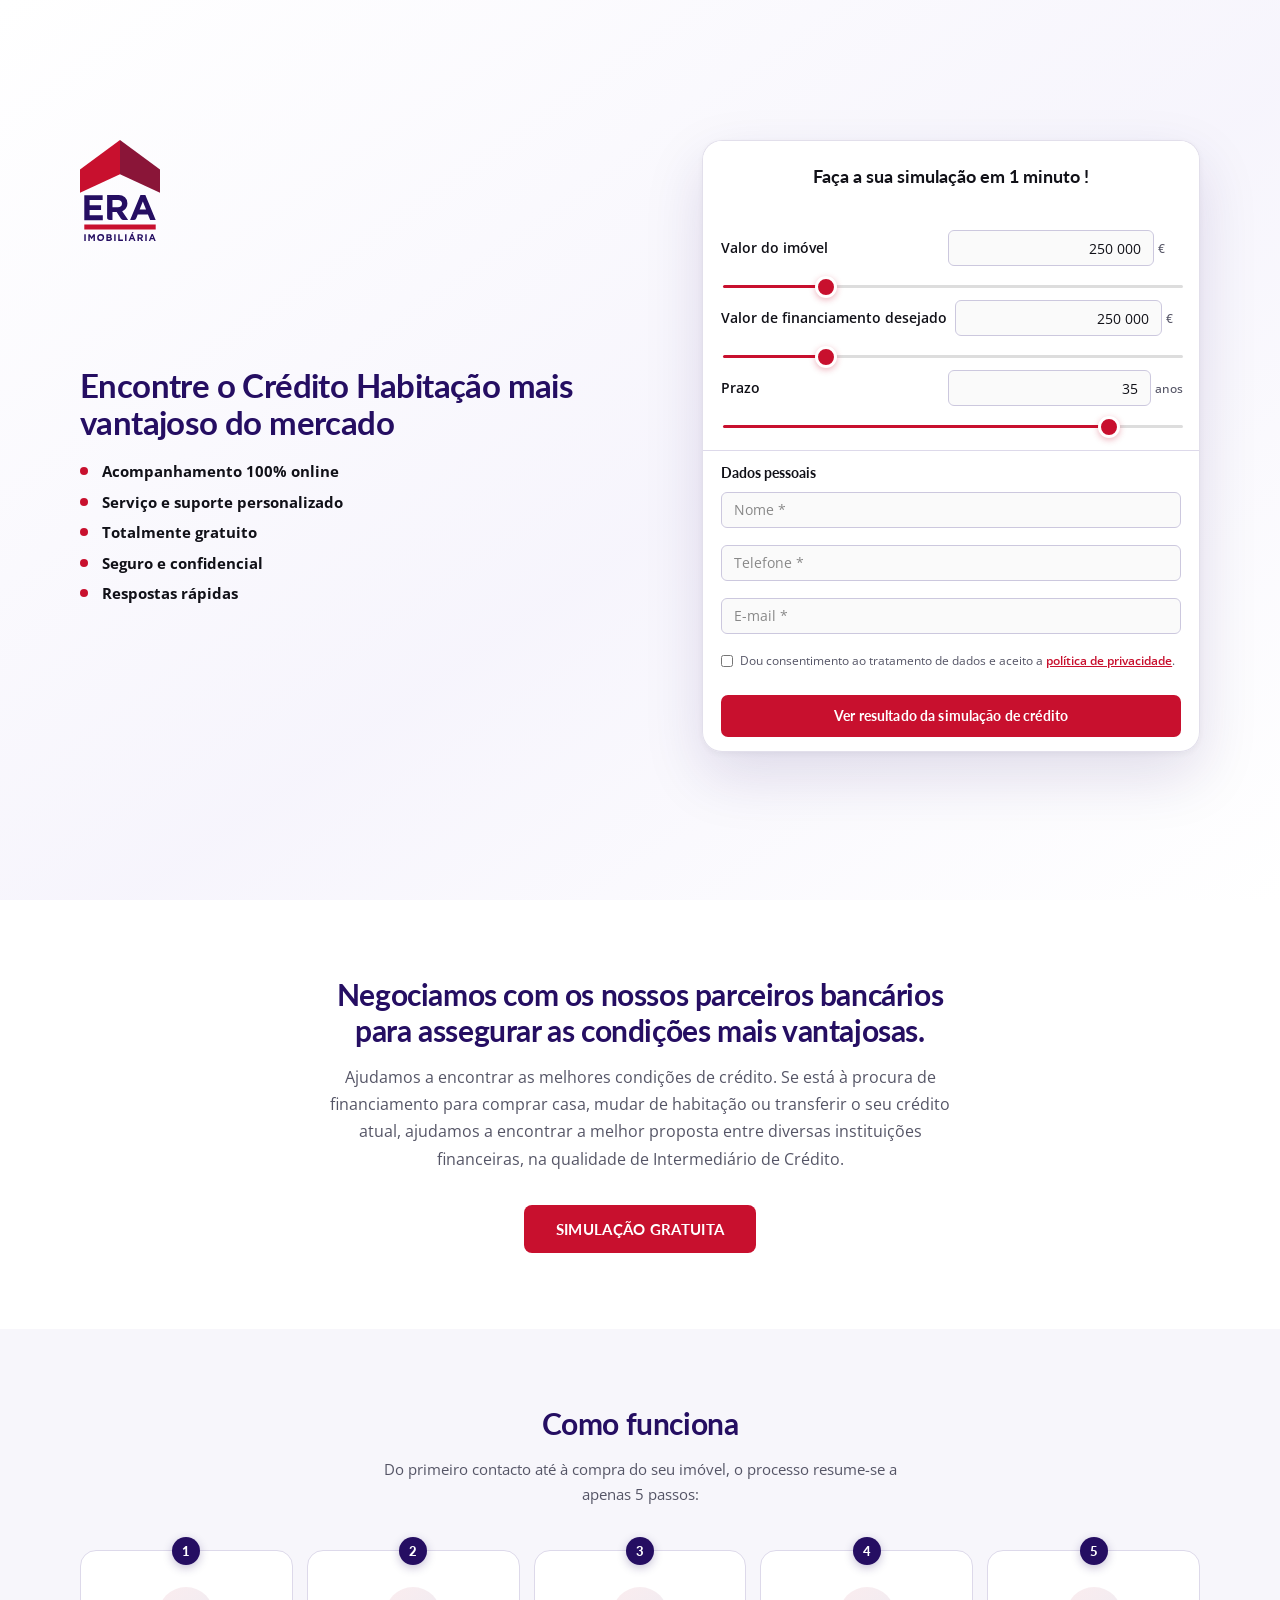
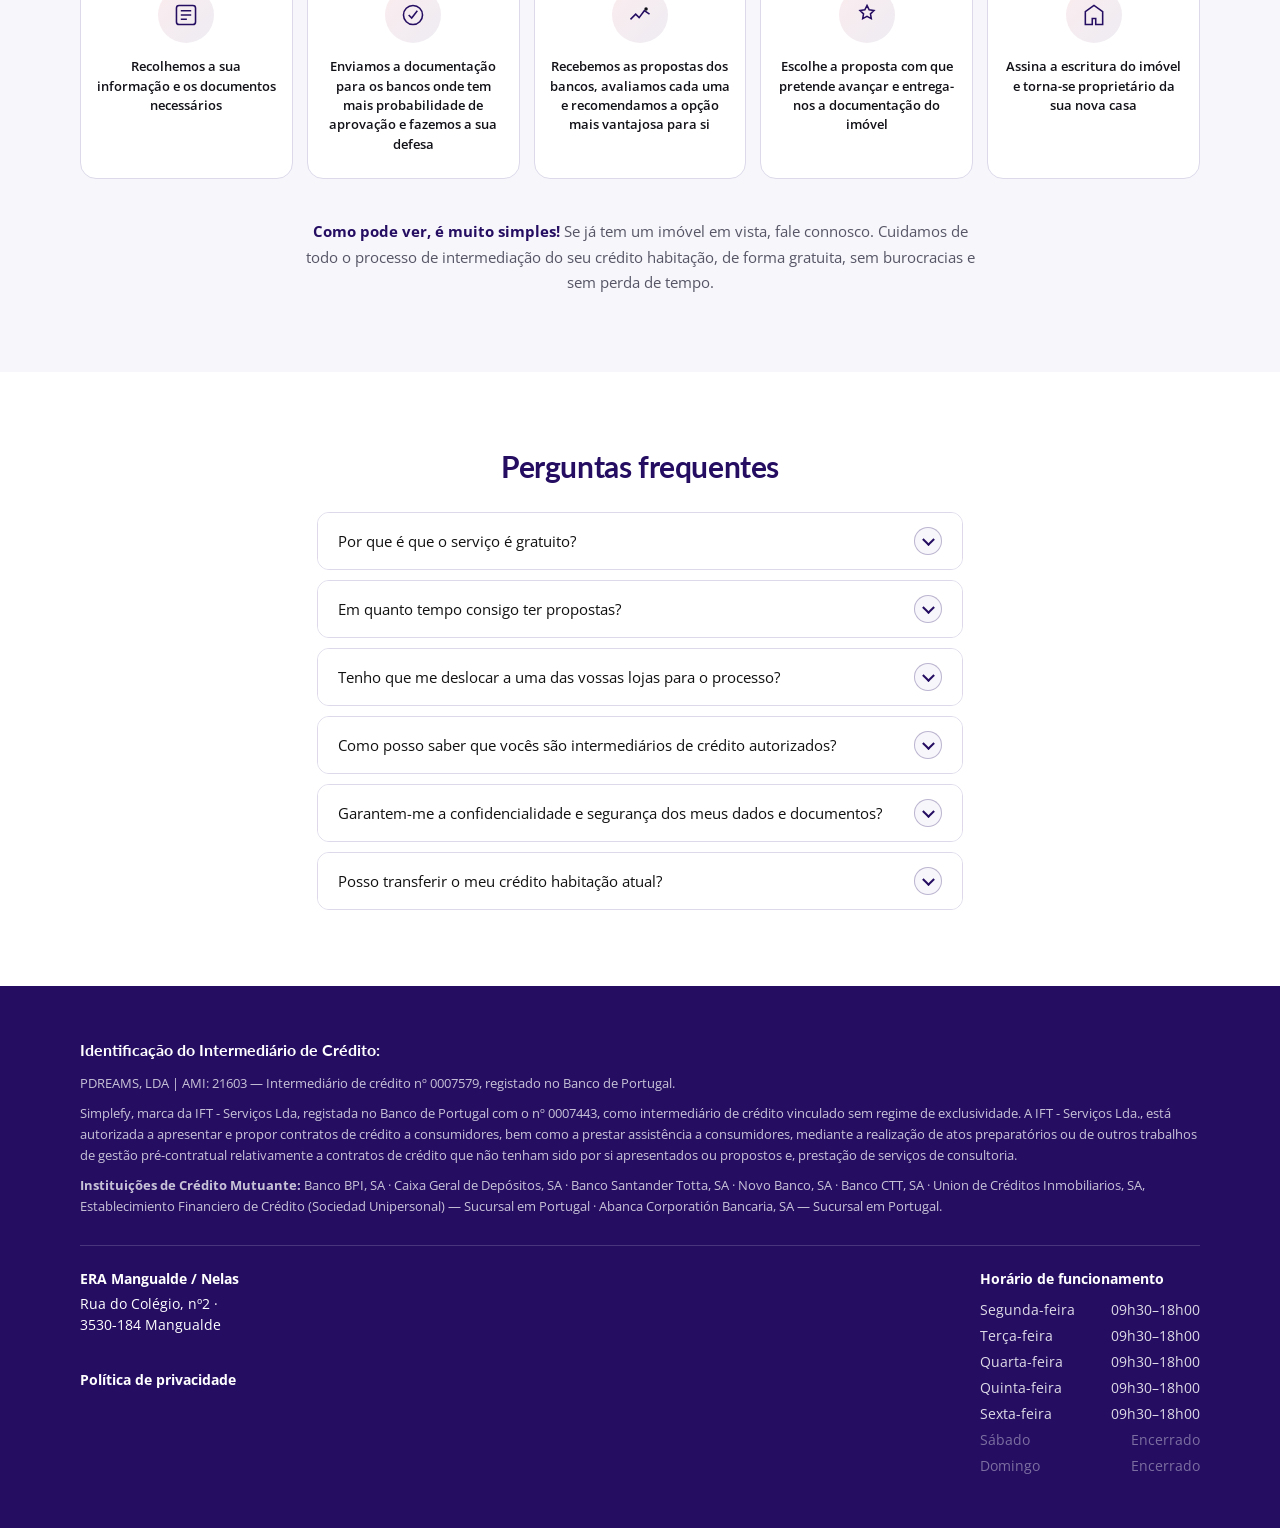
==== habitacao/index.html @ 5214c0a5 "a" ====
<!DOCTYPE html>
<html lang="pt-PT">
<head>
  <meta charset="UTF-8" />
  <meta name="viewport" content="width=device-width, initial-scale=1.0" />
  <title>Crédito Habitação | ERA Mangualde / Nelas</title>
  <meta name="description" content="Encontre o Crédito Habitação mais vantajoso do mercado com a ERA Mangualde. Serviço gratuito, intermediário certificado. Receba as melhores propostas em 24 horas." />
  <meta name="robots" content="index, follow" />
  <meta property="og:title" content="Crédito Habitação | ERA Mangualde / Nelas" />
  <meta property="og:description" content="Encontre o Crédito Habitação mais vantajoso do mercado. Serviço gratuito, 100% online, intermediário certificado pelo Banco de Portugal." />
  <meta property="og:type" content="website" />
  <link rel="icon" type="image/svg+xml" href="logo.svg" />
  <link rel="preconnect" href="https://fonts.googleapis.com" />
  <link rel="preconnect" href="https://fonts.gstatic.com" crossorigin />
  <link href="https://fonts.googleapis.com/css2?family=Lato:wght@700;900&family=Open+Sans:wght@400;500;600;700&display=swap" rel="stylesheet" />
  <link rel="stylesheet" href="style.css" />

  <!-- Google Tag Manager -->
  <script>(function(w,d,s,l,i){w[l]=w[l]||[];w[l].push({'gtm.start':
  new Date().getTime(),event:'gtm.js'});var f=d.getElementsByTagName(s)[0],
  j=d.createElement(s),dl=l!='dataLayer'?'&l='+l:'';j.async=true;j.src=
  'https://www.googletagmanager.com/gtm.js?id='+i+dl;f.parentNode.insertBefore(j,f);
  })(window,document,'script','dataLayer','GTM-KTR9FM7G');</script>
  <!-- End Google Tag Manager -->

  <!-- Google tag (gtag.js) -->
  <script async src="https://www.googletagmanager.com/gtag/js?id=G-N754GLZDEM"></script>
  <script>
    window.dataLayer = window.dataLayer || [];
    function gtag(){dataLayer.push(arguments);}
    gtag('js', new Date());
    gtag('config', 'G-N754GLZDEM');
  </script>
</head>
<body>

  <!-- Google Tag Manager (noscript) -->
  <noscript><iframe src="https://www.googletagmanager.com/ns.html?id=GTM-KTR9FM7G"
  height="0" width="0" style="display:none;visibility:hidden"></iframe></noscript>
  <!-- End Google Tag Manager (noscript) -->

  
  <main>

    <!-- ===== HERO ===== -->
    <section class="hero" id="topo">
      <div class="container hero-grid">

        <!-- LEFT: content -->
        <div class="hero-content">
          <a href="index.html" class="logo-link" aria-label="ERA Mangualde">
            <img src="logo.svg" alt="ERA Mangualde" class="hero-logo" />
          </a>

          <h1>Encontre o <b>Crédito Habitação</b> mais vantajoso do mercado</h1>

          <ul class="hero-bullets">
            <li><b>Acompanhamento 100% online</b></li>
            <li><b>Serviço e suporte personalizado</b></li>
            <li><b>Totalmente gratuito</b></li>
            <li><b>Seguro e confidencial</b></li>
            <li><b>Respostas rápidas</b></li>
          </ul>


        </div>

        <!-- RIGHT: form -->
        <div class="form-card" id="formulario">

          <!-- Simulator -->
          <div class="simulator-block">
            <h2>Faça a sua simulação em 1 minuto !</h2>

            <div class="slider-group">
              <div class="slider-header">
                <label for="valor_imovel">Valor do imóvel</label>
                <div class="slider-val-wrap">
                  <input type="text" id="valor_imovel_display" class="slider-value-input" value="250 000" inputmode="numeric" />
                  <span class="slider-currency">€</span>
                </div>
              </div>
              <input type="range" id="valor_imovel" min="50000" max="1000000" step="5000" value="250000" class="era-slider" />
            </div>

            <div class="slider-group">
              <div class="slider-header">
                <label for="valor_financiar">Valor de financiamento desejado</label>
                <div class="slider-val-wrap">
                  <input type="text" id="valor_financiar_display" class="slider-value-input" value="250 000" inputmode="numeric" />
                  <span class="slider-currency">€</span>
                </div>
              </div>
              <input type="range" id="valor_financiar" min="50000" max="1000000" step="5000" value="250000" class="era-slider" />
            </div>

            <div class="slider-group">
              <div class="slider-header">
                <label for="prazo">Prazo</label>
                <div class="slider-val-wrap">
                  <input type="text" id="prazo_display" class="slider-value-input" value="35" inputmode="numeric" />
                  <span class="slider-currency">anos</span>
                </div>
              </div>
              <input type="range" id="prazo" min="5" max="40" step="1" value="35" class="era-slider" />
            </div>
          </div>

          <!-- Personal data form -->
          <div class="dados-block">
            <h3>Dados pessoais</h3>

            <form name="eramangualdehabitacao" method="POST" data-netlify="true" action="/habitacao/send.html" id="leadForm" novalidate>
              <input type="hidden" name="form-name" value="eramangualdehabitacao" />
              <input type="hidden" name="valor_imovel" id="hidden_valor_imovel" value="250000" />
              <input type="hidden" name="valor_financiar" id="hidden_valor_financiar" value="250000" />
              <input type="hidden" name="prazo" id="hidden_prazo" value="35" />
              <input type="hidden" name="gclid" id="hidden_gclid" value="" />
              <input type="hidden" name="fbclid" id="hidden_fbclid" value="" />

              <div class="form-group">
                <input type="text" id="nome" name="nome" placeholder="Nome *" required />
                <small class="error-message"></small>
              </div>

 <div class="form-group">
                <input type="tel" id="telefone" name="telefone" placeholder="Telefone *" required />
                <small class="error-message"></small>
              </div>

              <div class="form-group">
                <input type="email" id="email" name="email" placeholder="E-mail *" required />
                <small class="error-message"></small>
              </div>

              <div class="checkbox-group">
                <input type="checkbox" id="consentimento" name="consentimento" required />
                <label for="consentimento">Dou consentimento ao tratamento de dados e aceito a <a href="https://credito.marketing.era.pt/pt/era-mangualdenelas?l=962F4212-9D55-4A50-9E92-208536AF7AD4" target="_blank" rel="noopener" class="consent-link">política de privacidade</a>.</label>
              </div>
              <small class="error-message checkbox-error"></small>

              <button type="submit" class="submit-btn">Ver resultado da simulação de crédito</button>
            </form>
          </div>

        </div>
      </div>
    </section>



    <!-- ===== ABOUT / INTRO ===== -->
    <section class="section about-section">
      <div class="container">
        <div class="about-text">
          <h2>Negociamos com os nossos parceiros bancários para assegurar as condições mais vantajosas.</h2>
          <p>Ajudamos a encontrar as melhores condições de crédito. Se está à procura de financiamento para comprar casa, mudar de habitação ou transferir o seu crédito atual, ajudamos a encontrar a melhor proposta entre diversas instituições financeiras, na qualidade de Intermediário de Crédito.</p>
          <a href="#formulario" class="primary-btn">SIMULAÇÃO GRATUITA</a>
        </div>
      </div>
    </section>

    <!-- ===== HOW IT WORKS ===== -->
    <section class="section process-section" id="processo">
      <div class="container">
        <h2>Como funciona</h2>
        <p class="section-sub">Do primeiro contacto até à compra do seu imóvel, o processo resume-se a apenas 5 passos:</p>

        <div class="steps-grid">

          <article class="step-card">
            <div class="step-num">1</div>
            <div class="step-icon">
              <svg viewBox="0 0 30 30" fill="none" stroke="currentColor" stroke-width="1.6"><rect x="4" y="4" width="22" height="22" rx="3"/><path d="M9 10h12M9 15h12M9 20h7"/></svg>
            </div>
            <h3>Recolhemos a sua informação e os documentos necessários</h3>
          </article>

          <article class="step-card">
            <div class="step-num">2</div>
            <div class="step-icon">
              <svg viewBox="0 0 30 30" fill="none" stroke="currentColor" stroke-width="1.6"><circle cx="15" cy="15" r="11"/><path d="M10 15l3.5 3.5L20 10"/></svg>
            </div>
            <h3>Enviamos a documentação para os bancos onde tem mais probabilidade de aprovação e fazemos a sua defesa</h3>
          </article>

          <article class="step-card">
            <div class="step-num">3</div>
            <div class="step-icon">
              <svg viewBox="0 0 30 30" fill="none" stroke="currentColor" stroke-width="1.6"><path d="M4 20l6-6 4 4 6-8 6 4"/><circle cx="22" cy="8" r="2" fill="currentColor" stroke="none"/></svg>
            </div>
            <h3>Recebemos as propostas dos bancos, avaliamos cada uma e recomendamos a opção mais vantajosa para si</h3>
          </article>

          <article class="step-card">
            <div class="step-num">4</div>
            <div class="step-icon">
              <svg viewBox="0 0 30 30" fill="none" stroke="currentColor" stroke-width="1.6"><path d="M15 4l2.5 5 5.5.8-4 3.9.94 5.47L15 16.5l-4.94 2.67L11 13.7 7 9.8l5.5-.8z"/></svg>
            </div>
            <h3>Escolhe a proposta com que pretende avançar e entrega-nos a documentação do imóvel</h3>
          </article>

          <article class="step-card">
            <div class="step-num">5</div>
            <div class="step-icon">
              <svg viewBox="0 0 30 30" fill="none" stroke="currentColor" stroke-width="1.6"><path d="M15 4L5 11v15h8v-7h4v7h8V11z"/></svg>
            </div>
            <h3>Assina a escritura do imóvel e torna-se proprietário da sua nova casa</h3>
          </article>

        </div>

        <p class="steps-cta-text"><b>Como pode ver, é muito simples!</b> Se já tem um imóvel em vista, fale connosco. Cuidamos de todo o processo de intermediação do seu crédito habitação, de forma gratuita, sem burocracias e sem perda de tempo.</p>
      </div>
    </section>

    <!-- ===== FAQ ===== -->
    <section class="section faq-section" id="faq">
      <div class="container faq-wrap">
        <h2>Perguntas frequentes</h2>

        <div class="accordion">
          <div class="faq-item">
            <button type="button" class="faq-question">Por que é que o serviço é gratuito?</button>
            <div class="faq-answer"><p>É a nossa forma de atrair mais pessoas para trabalharem connosco. Mas não se preocupe, somos remunerados, apenas não é por si. Recebemos uma comissão do banco onde for aprovado o seu crédito habitação.</p></div>
          </div>

          <div class="faq-item">
            <button type="button" class="faq-question">Em quanto tempo consigo ter propostas?</button>
            <div class="faq-answer"><p>Em 48 horas, após a recolha e confirmação de toda a sua documentação.</p></div>
          </div>

          <div class="faq-item">
            <button type="button" class="faq-question">Tenho que me deslocar a uma das vossas lojas para o processo?</button>
            <div class="faq-answer"><p>Não, o nosso serviço é feito 100% online.</p></div>
          </div>

          <div class="faq-item">
            <button type="button" class="faq-question">Como posso saber que vocês são intermediários de crédito autorizados?</button>
            <div class="faq-answer"><p>Porque somos uma entidade registada no Banco de Portugal com o nº 0007579. Pode verificar essa informação diretamente no site do Banco de Portugal.</p></div>
          </div>

          <div class="faq-item">
            <button type="button" class="faq-question">Garantem-me a confidencialidade e segurança dos meus dados e documentos?</button>
            <div class="faq-answer"><p>Quando começamos a trabalhar, assinamos um documento que salvaguarda a sua confidencialidade de dados conforme a lei do RGPD.</p></div>
          </div>

          <div class="faq-item">
            <button type="button" class="faq-question">Posso transferir o meu crédito habitação atual?</button>
            <div class="faq-answer"><p>Sim. Fazemos simulações e tratamos de todo o processo de transferência de crédito habitação para outro banco, de forma gratuita. Em muitos casos é possível reduzir significativamente a prestação mensal.</p></div>
          </div>
        </div>
      </div>
    </section>

  </main>

  <!-- ===== FOOTER ===== -->
  <footer class="footer" id="info-legal">
    <div class="container footer-grid">

      <h3>Identificação do Intermediário de Crédito:</h3>
      <p class="legal-text">PDREAMS, LDA | AMI: 21603 — Intermediário de crédito nº 0007579, registado no Banco de Portugal.</p>
      <p class="legal-text">Simplefy, marca da IFT - Serviços Lda, registada no Banco de Portugal com o nº 0007443, como intermediário de crédito vinculado sem regime de exclusividade. A IFT - Serviços Lda., está autorizada a apresentar e propor contratos de crédito a consumidores, bem como a prestar assistência a consumidores, mediante a realização de atos preparatórios ou de outros trabalhos de gestão pré-contratual relativamente a contratos de crédito que não tenham sido por si apresentados ou propostos e, prestação de serviços de consultoria.</p>
      <p class="legal-text"><strong>Instituições de Crédito Mutuante:</strong> Banco BPI, SA · Caixa Geral de Depósitos, SA · Banco Santander Totta, SA · Novo Banco, SA · Banco CTT, SA · Union de Créditos Inmobiliarios, SA, Establecimiento Financiero de Crédito (Sociedad Unipersonal) — Sucursal em Portugal · Abanca Corporatión Bancaria, SA — Sucursal em Portugal.</p>

      <div class="footer-bottom">
        <div class="footer-bottom-inner">
          <div class="footer-contact">
            <p><strong>ERA Mangualde / Nelas</strong></p>
            <p>Rua do Colégio, nº2 · <br>3530-184 Mangualde</p>
            <p class="footer-policy"><a href="https://credito.marketing.era.pt/pt/era-mangualdenelas?l=962F4212-9D55-4A50-9E92-208536AF7AD4" style="text-decoration:none">Política de privacidade</a></p>
          </div>
          <div class="footer-hours">
            <p class="footer-hours-title">Horário de funcionamento</p>
            <ul class="footer-hours-list">
              <li><span>Segunda-feira</span><span>09h30–18h00</span></li>
              <li><span>Terça-feira</span><span>09h30–18h00</span></li>
              <li><span>Quarta-feira</span><span>09h30–18h00</span></li>
              <li><span>Quinta-feira</span><span>09h30–18h00</span></li>
              <li><span>Sexta-feira</span><span>09h30–18h00</span></li>
              <li class="closed"><span>Sábado</span><span>Encerrado</span></li>
              <li class="closed"><span>Domingo</span><span>Encerrado</span></li>
            </ul>
          </div>
        </div>
      </div>

    </div>
  </footer>

  <script src="script.js" defer></script>

  <!-- Slider logic -->
  <script>
    function formatNum(n) {
      return n.toString().replace(/\B(?=(\d{3})+(?!\d))/g, '\u00a0');
    }
    function updateSliderFill(slider) {
      var min = parseFloat(slider.min);
      var max = parseFloat(slider.max);
      var val = parseFloat(slider.value);
      var pct = ((val - min) / (max - min)) * 100;
      slider.style.background =
        'linear-gradient(to right, #C8102E 0%, #C8102E ' + pct + '%, #ddd ' + pct + '%, #ddd 100%)';
    }
    function initSlider(sliderId, displayId, hiddenId) {
      var slider = document.getElementById(sliderId);
      var display = document.getElementById(displayId);
      var hidden = document.getElementById(hiddenId);
      if (!slider) return;
      var min = parseFloat(slider.min);
      var max = parseFloat(slider.max);
      var step = parseFloat(slider.step) || 1;

      // Set initial fill
      updateSliderFill(slider);

      // Slider → display
      slider.addEventListener('input', function () {
        display.value = formatNum(slider.value);
        if (hidden) hidden.value = slider.value;
        updateSliderFill(slider);
      });

      // Display → slider: select all on focus for easy editing
      display.addEventListener('focus', function () {
        display.select();
      });

      // Display → slider: update on each keystroke (only digits)
      display.addEventListener('input', function () {
        // strip non-numeric characters for parsing
        var raw = display.value.replace(/[^\d]/g, '');
        var num = parseInt(raw, 10);
        if (!isNaN(num)) {
          var clamped = Math.min(Math.max(num, min), max);
          // round to nearest step
          clamped = Math.round(clamped / step) * step;
          slider.value = clamped;
          if (hidden) hidden.value = clamped;
          updateSliderFill(slider);
        }
      });

      // Display → slider: format nicely on blur
      display.addEventListener('blur', function () {
        var raw = display.value.replace(/[^\d]/g, '');
        var num = parseInt(raw, 10);
        if (isNaN(num) || num < min) {
          slider.value = min;
        } else if (num > max) {
          slider.value = max;
        } else {
          var stepped = Math.round(num / step) * step;
          slider.value = Math.min(Math.max(stepped, min), max);
        }
        display.value = formatNum(slider.value);
        if (hidden) hidden.value = slider.value;
        updateSliderFill(slider);
      });

      // Prevent form submission on Enter inside display input
      display.addEventListener('keydown', function (e) {
        if (e.key === 'Enter') { e.preventDefault(); display.blur(); }
      });
    }
    initSlider('valor_imovel', 'valor_imovel_display', 'hidden_valor_imovel');
    initSlider('valor_financiar', 'valor_financiar_display', 'hidden_valor_financiar');
    initSlider('prazo', 'prazo_display', 'hidden_prazo');

    // O valor a financiar nunca pode ultrapassar o valor do imóvel
    // (mantém o "max" fixo em 1 000 000 nos dois sliders para a escala/posição
    // visual continuar comparável entre eles; só o valor é limitado)
    (function () {
      var imovelSlider = document.getElementById('valor_imovel');
      var imovelDisplay = document.getElementById('valor_imovel_display');
      var financiarSlider = document.getElementById('valor_financiar');
      var financiarDisplay = document.getElementById('valor_financiar_display');
      var financiarHidden = document.getElementById('hidden_valor_financiar');
      if (!imovelSlider || !financiarSlider) return;

      function setFinanciar(valor) {
        financiarSlider.value = valor;
        financiarDisplay.value = formatNum(valor);
        if (financiarHidden) financiarHidden.value = valor;
        updateSliderFill(financiarSlider);
      }

      function clampFinanciarToImovel() {
        var tetoImovel = parseFloat(imovelSlider.value);
        if (parseFloat(financiarSlider.value) > tetoImovel) {
          setFinanciar(tetoImovel);
        }
      }

      // Se o valor do imóvel descer abaixo do financiamento atual, reduz o financiamento
      imovelSlider.addEventListener('input', clampFinanciarToImovel);
      imovelDisplay.addEventListener('input', clampFinanciarToImovel);
      imovelDisplay.addEventListener('blur', clampFinanciarToImovel);

      // Impede arrastar o próprio slider de financiamento acima do valor do imóvel
      financiarSlider.addEventListener('input', function () {
        var tetoImovel = parseFloat(imovelSlider.value);
        if (parseFloat(financiarSlider.value) > tetoImovel) {
          setFinanciar(tetoImovel);
        }
      });
      financiarDisplay.addEventListener('blur', function () {
        var tetoImovel = parseFloat(imovelSlider.value);
        if (parseFloat(financiarSlider.value) > tetoImovel) {
          setFinanciar(tetoImovel);
        }
      });

      // Validação inicial
      clampFinanciarToImovel();
    })();
  </script>

  <!-- GCLID / FBCLID Capture -->
  <script>
    (function() {
      var params = new URLSearchParams(window.location.search);
      var gclid = params.get('gclid');
      var fbclid = params.get('fbclid');
      var gclidField = document.getElementById('hidden_gclid');
      var fbclidField = document.getElementById('hidden_fbclid');
      if (gclid && gclidField) gclidField.value = gclid;
      if (fbclid && fbclidField) fbclidField.value = fbclid;
    })();
  </script>

</body>
</html>
---- habitacao/style.css ----
:root {
  --primary: #250e62;
  --primary-dark: #1a0a46;
  --accent: #C8102E;
  --accent-dark: #a50d26;
  --soft: #ece9f5;
  --text: #111118;
  --muted: #555566;
  --border: #ddd9ea;
  --light: #f7f6fb;
  --white: #ffffff;
  --shadow: 0 18px 45px rgba(37,14,98,.10);
  --radius: 20px;
}

* { box-sizing: border-box }
html { scroll-behavior: smooth }
body {
  margin: 0;
  font-family: "Open Sans", Arial, sans-serif;
  color: var(--text);
  background: #fff;
  line-height: 1.5;
}
a { color: var(--primary) }
img { max-width: 100%; display: block }
h1, h2, h3 { font-family: "Lato", Arial, sans-serif; margin: 0; color: var(--text) }
.container { width: min(1120px, calc(100% - 40px)); margin: 0 auto }

/* ===== HERO ===== */
.hero {
  min-height: 100vh;
  display: flex;
  align-items: center;
  padding: 28px 0 36px;
  background:
    linear-gradient(
      to bottom right,
      rgba(255,255,255,0.90) 0%,
      rgba(245,243,252,0.85) 55%,
      rgba(255,255,255,0.78) 100%
    ),
    url('https://images.unsplash.com/photo-1560518883-ce09059eeffa?w=1600&auto=format&fit=crop') center 40% / cover no-repeat;
  position: relative;
  overflow: hidden;
}
.hero-grid {
  display: grid;
  grid-template-columns: 1.05fr .95fr;
  gap: 72px;
  align-items: start;
  position: relative;
  z-index: 1;
}
.logo-link { display: inline-block; margin-bottom: 120px }
.hero-logo { width: 80px; height: auto }

h1 {
  font-size: clamp(28px, 2.6vw, 38px);
  line-height: 1.1;
  letter-spacing: -.6px;
  max-width: 520px;
  color: var(--primary);
}
h1 b { color: var(--primary) }

.hero-bullets {
  list-style: none;
  margin: 20px 0 0;
  padding: 0;
  display: flex;
  flex-direction: column;
  gap: 8px;
}
.hero-bullets li {
  font-size: 15px;
  color: var(--muted);
  padding-left: 22px;
  position: relative;
}
.hero-bullets li::before {
  content: '';
  position: absolute;
  left: 0;
  top: 7px;
  width: 8px;
  height: 8px;
  border-radius: 50%;
  background: var(--accent);
}

.hero-bullets li b { font-weight: 700; color: var(--text) }

/* ===== FORM CARD ===== */
.form-card {
  background: rgba(255,255,255,.96);
  backdrop-filter: blur(12px);
  -webkit-backdrop-filter: blur(12px);
  border: 1px solid rgba(37,14,98,.13);
  border-radius: var(--radius);
  box-shadow: 0 24px 60px rgba(37,14,98,.13), 0 2px 8px rgba(0,0,0,.05);
  overflow: hidden;
}

/* Simulator block */
.simulator-block {
  padding: 12px 18px 10px;
  background: #fff;
  border-bottom: 1px solid var(--border);
}
.simulator-block h2 {
  font-size: 18px;
  font-weight: 700;
  color: var(--text);
  margin-bottom: 40px;
  margin-top: 10px;
  text-align: center;
}

.slider-group { margin-bottom: 6px }
.slider-header {
  display: flex;
  align-items: center;
  justify-content: space-between;
  gap: 8px;
  margin-bottom: 4px;
}
.slider-header label {
  font-size: 13.5px;
  font-weight: 600;
  color: var(--text);
  white-space: nowrap;
  flex-shrink: 0;
}
/* Fixed-width wrapper so all 3 value boxes are identical */
.slider-val-wrap {
  display: flex;
  align-items: center;
  gap: 4px;
  flex-shrink: 0;
}
.slider-value-input {
  width: 72px;
  height: 24px;
  border: 1px solid var(--border);
  border-radius: 4px;
  background: var(--light);
  padding: 0 6px;
  font: 600 11.5px "Open Sans", sans-serif;
  color: var(--text);
  text-align: right;
  outline: none;
  cursor: text;
  transition: border-color 0.15s, box-shadow 0.15s;
}
.slider-value-input:focus {
  border-color: #C8102E;
  box-shadow: 0 0 0 2px rgba(200, 16, 46, 0.15);
  background: #fff;
}
.slider-currency {
  font-size: 11.5px;
  color: var(--muted);
  font-weight: 500;
  width: 26px;
  text-align: left;
}

/* ERA Slider */
.era-slider {
  -webkit-appearance: none;
  appearance: none;
  width: 100%;
  height: 3px;
  border-radius: 2px;
  outline: none;
  cursor: pointer;
}
.era-slider::-webkit-slider-thumb {
  -webkit-appearance: none;
  appearance: none;
  width: 22px;
  height: 22px;
  border-radius: 50%;
  background: var(--accent);
  cursor: pointer;
  box-shadow: 0 2px 6px rgba(200,16,46,.30);
  border: 3px solid #fff;
}
.era-slider::-moz-range-thumb {
  width: 22px;
  height: 22px;
  border-radius: 50%;
  background: var(--accent);
  cursor: pointer;
  box-shadow: 0 2px 6px rgba(200,16,46,.30);
  border: 3px solid #fff;
}

.sim-legal { display: none }
.powered-by { display: none }

/* Personal data form */
.dados-block {
  padding: 12px 18px 14px;
}
.dados-block h3 {
  font-size: 13.5px;
  font-weight: 700;
  color: var(--text);
  margin-bottom: 8px;
}

form { display: grid; gap: 6px }
.form-group { display: grid; gap: 2px }

input[type="text"],
input[type="email"],
input[type="tel"] {
  width: 100%;
  height: 36px;
  border: 1px solid #ccc8de;
  border-radius: 6px;
  background: #fafafa;
  padding: 0 12px;
  font: 400 14px "Open Sans", sans-serif;
  color: var(--text);
  outline: none;
  transition: border-color .15s, box-shadow .15s;
}
input[type="text"]::placeholder,
input[type="email"]::placeholder,
input[type="tel"]::placeholder {
  color: #888;
  font-size: 13.5px;
}
input[type="text"]:focus,
input[type="email"]:focus,
input[type="tel"]:focus {
  border-color: var(--primary);
  box-shadow: 0 0 0 2px rgba(37,14,98,.10);
  background: #fff;
}

/* Checkbox */
.checkbox-group {
  display: grid;
  grid-template-columns: 13px 1fr;
  gap: 6px;
  align-items: start;
  margin-top: 2px;
}
.checkbox-group input[type="checkbox"] {
  width: 12px;
  height: 12px;
  margin: 2px 0 0;
  padding: 0;
  accent-color: var(--accent);
}
.checkbox-group label {
  font-weight: 400;
  font-size: 12px;
  line-height: 1.4;
  color: var(--muted);
}
.consent-link { color: var(--accent); font-weight: 600 }
.error-message { min-height: 11px; font-size: 10.5px; color: #b42318; margin-top: -2px }
.form-group.error input { border-color: #b42318 }
.checkbox-error { font-size: 10.5px; color: #b42318 }

/* Submit button */
.submit-btn {
  display: flex;
  align-items: center;
  justify-content: center;
  width: 100%;
  height: 42px;
  border: 0;
  border-radius: 7px;
  background: var(--accent);
  color: #fff;
  font: 700 13.5px "Lato", Arial, sans-serif;
  cursor: pointer;
  transition: background .2s, transform .15s;
  margin-top: 4px;
  letter-spacing: .01em;
}
.submit-btn:hover { background: var(--accent-dark); transform: translateY(-1px) }
.submit-btn:disabled { opacity: .7; cursor: not-allowed; transform: none }

.primary-btn {
  display: inline-flex;
  align-items: center;
  justify-content: center;
  height: 48px;
  padding: 0 32px;
  border: 0;
  border-radius: 8px;
  background: var(--accent);
  color: #fff;
  text-decoration: none;
  font: 700 15px "Lato", Arial, sans-serif;
  cursor: pointer;
  transition: background .2s, transform .15s;
  letter-spacing: .02em;
  margin-top: 28px;
}
.primary-btn:hover { background: var(--accent-dark); transform: translateY(-1px) }

/* ===== TRUST BAR ===== */
.trust-bar {
  background: linear-gradient(135deg, var(--primary) 0%, #3d1a8a 100%);
  padding: 40px 0;
}
.trust-bar-grid {
  display: grid;
  grid-template-columns: repeat(4, 1fr);
  gap: 1px;
  background: rgba(255,255,255,.12);
  border-radius: 16px;
  overflow: hidden;
}
.trust-item {
  display: flex;
  flex-direction: column;
  align-items: center;
  text-align: center;
  gap: 12px;
  padding: 28px 20px;
  background: rgba(255,255,255,.06);
  transition: background .2s;
}
.trust-item:hover { background: rgba(255,255,255,.12) }
.trust-icon-wrap {
  width: 48px;
  height: 48px;
  border-radius: 50%;
  background: rgba(255,255,255,.14);
  display: flex;
  align-items: center;
  justify-content: center;
  flex-shrink: 0;
}
.trust-icon-wrap svg { width: 22px; height: 22px; color: #fff }
.trust-item-text strong {
  display: block;
  font-family: "Lato", sans-serif;
  font-size: 13.5px;
  font-weight: 900;
  color: #fff;
  letter-spacing: .04em;
  line-height: 1.3;
}
.trust-item-text span {
  display: block;
  font-size: 12px;
  color: rgba(255,255,255,.65);
  margin-top: 3px;
  line-height: 1.4;
}
.trust-sep { display: none }

/* ===== ABOUT ===== */
.section { padding: 76px 0 }
.section h2 {
  font-size: 30px;
  line-height: 1.2;
  letter-spacing: -.4px;
  margin-bottom: 16px;
  color: var(--primary);
}
.about-section { background: #fff }
.about-text {
  max-width: 640px;
  margin: 0 auto;
  text-align: center;
}
.about-text h2 { text-align: center }
.about-text p {
  font-size: 16px;
  line-height: 1.7;
  color: var(--muted);
  margin: 0 0 4px;
}

/* ===== PROCESS ===== */
.process-section { background: var(--light) }
.process-section h2 { text-align: center }
.section-sub {
  font-size: 15px;
  color: var(--muted);
  margin: 0 auto 44px;
  line-height: 1.65;
  max-width: 560px;
  text-align: center;
}
.steps-grid {
  display: grid;
  grid-template-columns: repeat(5, 1fr);
  gap: 14px;
  margin-bottom: 40px;
}
.step-card {
  background: #fff;
  border: 1px solid var(--border);
  border-radius: 16px;
  padding: 36px 14px 24px;
  text-align: center;
  position: relative;
  transition: box-shadow .2s, transform .2s;
  display: flex;
  flex-direction: column;
  align-items: center;
}
.step-card:hover {
  box-shadow: 0 12px 32px rgba(37,14,98,.10);
  transform: translateY(-3px);
}
.step-num {
  position: absolute;
  top: -14px;
  left: 50%;
  transform: translateX(-50%);
  width: 28px;
  height: 28px;
  border-radius: 50%;
  background: var(--primary);
  color: #fff;
  font-family: "Lato", sans-serif;
  font-weight: 900;
  font-size: 13px;
  display: flex;
  align-items: center;
  justify-content: center;
  box-shadow: 0 3px 10px rgba(37,14,98,.25);
}
.step-icon {
  width: 56px;
  height: 56px;
  border-radius: 50%;
  background: linear-gradient(135deg, rgba(200,16,46,.08) 0%, rgba(37,14,98,.08) 100%);
  display: flex;
  align-items: center;
  justify-content: center;
  margin: 0 auto 14px;
  flex-shrink: 0;
}
.step-icon svg { width: 26px; height: 26px; stroke: var(--primary); stroke-width: 1.8 }
.step-card h3 {
  font-family: "Open Sans", sans-serif;
  font-size: 12.5px;
  font-weight: 600;
  line-height: 1.55;
  color: var(--text);
  margin: 0;
}
.steps-cta-text {
  font-size: 15px;
  color: var(--muted);
  line-height: 1.7;
  margin: 0 auto;
  text-align: center;
  max-width: 680px;
}
.steps-cta-text b { color: var(--primary) }

/* ===== FAQ ===== */
.faq-section { background: #fff }
.faq-wrap { max-width: 646px; margin: 0 auto }
.faq-section h2 { text-align: center }
.accordion { display: grid; gap: 10px; margin-top: 28px }
.faq-item {
  border: 1px solid var(--border);
  border-radius: 12px;
  background: #fff;
  overflow: hidden;
}
.faq-question {
  width: 100%;
  border: 0;
  background: #fff;
  text-align: left;
  padding: 18px 62px 18px 20px;
  font: 400 15px "Open Sans", sans-serif;
  color: #111;
  cursor: pointer;
  position: relative;
  white-space: normal;
}
.faq-question::after {
  content: "";
  position: absolute;
  right: 20px;
  top: 50%;
  width: 26px;
  height: 26px;
  border: 1px solid rgba(37,14,98,.28);
  border-radius: 50%;
  transform: translateY(-50%);
  background: var(--light);
}
.faq-question::before {
  content: "";
  position: absolute;
  right: 29px;
  top: 50%;
  width: 7px;
  height: 7px;
  border-right: 2px solid var(--primary);
  border-bottom: 2px solid var(--primary);
  transform: translateY(-65%) rotate(45deg);
  z-index: 1;
  transition: transform .2s ease;
}
.faq-item.active .faq-question::before { transform: translateY(-35%) rotate(225deg) }
.faq-answer { max-height: 0; overflow: hidden; transition: max-height .25s ease }
.faq-answer p {
  padding: 0 20px 18px;
  font-size: 15px;
  line-height: 1.55;
  font-weight: 400;
  color: var(--muted);
  margin: 0;
}

/* ===== FOOTER ===== */
.footer { background: var(--primary); color: #fff; padding: 52px 0; font-size: 14px }
.footer-grid { display: block }
.footer h3 { color: #fff; font-size: 16px; margin: 0 0 12px; font-weight: 700 }
.footer a { color: #fff }
.legal-text { font-size: 12.5px; line-height: 1.65; color: rgba(255,255,255,.75); margin: 0 0 10px; width: 100% }
.footer-bottom { display: block; margin-top: 28px; border-top: 1px solid rgba(255,255,255,.16); padding-top: 22px }
.footer-bottom-inner { display: flex; flex-direction: row; justify-content: space-between; align-items: flex-start; gap: 32px; flex-wrap: wrap }
.footer-contact { display: flex; flex-direction: column; gap: 4px }
.footer-contact p { margin: 0; color: #fff }
.footer-policy { margin-top: 30px !important }
.footer-hours { min-width: 220px }
.footer-hours-title { font-weight: 700; font-size: 14px; color: #fff; margin: 0 0 10px }
.footer-hours-list { list-style: none; margin: 0; padding: 0; display: flex; flex-direction: column; gap: 5px }
.footer-hours-list li { display: flex; justify-content: space-between; gap: 24px; font-size: 14px; color: rgba(255,255,255,.85) }
.footer-hours-list li.closed { color: rgba(255,255,255,.4) }
.footer-policy a { font-weight: 700 }

/* ===== THANK YOU ===== */
.thankyou-body { background: linear-gradient(180deg, #fff 0%, var(--light) 100%) }
.thankyou-page { min-height: 100vh; display: flex; align-items: center; justify-content: center; padding: 30px }
.thankyou-card {
  width: min(720px, 100%);
  background: #fff;
  border: 1px solid var(--border);
  border-radius: 24px;
  box-shadow: var(--shadow);
  text-align: center;
  padding: 46px 34px;
}
.thankyou-logo { width: 100px; margin: 0 auto 28px }
.thankyou-card h1 { font-size: 28px; line-height: 1.2; letter-spacing: -.4px; margin-bottom: 16px; color: var(--primary); max-width: 100%; text-align: center }
.thankyou-card p { color: var(--muted); margin: 8px 0 }
.thankyou-contact { margin: 22px 0 26px }
.back-link { font-weight: 800; text-decoration: none; color: var(--accent) }

/* ===== RESPONSIVE ===== */
@media (max-width: 1050px) {
  .hero { min-height: auto; padding: 34px 0 54px }
  .hero-grid { grid-template-columns: 1fr; gap: 34px }
  .logo-link { margin-bottom: 80px }
  .trust-bar-grid { grid-template-columns: repeat(2, 1fr) }
  .steps-grid { grid-template-columns: repeat(3, 1fr) }
}

@media (max-width: 720px) {
  /* ── Layout base ── */
  .container { width: min(100% - 24px, 1120px) }

  /* ── Hero ── */
  .hero { padding: 22px 0 36px; min-height: auto }
  .hero-grid { gap: 24px }
  .logo-link { margin-bottom: 84px }
  .hero-logo { width: 68px }
  h1 { font-size: 28px; letter-spacing: -.3px; line-height: 1.2 }
  .hero-bullets { gap: 6px; margin-top: 14px }
  .hero-bullets li { font-size: 13.5px }

  /* ── Form card ── */
  .form-card { border-radius: 14px }
  .simulator-block { padding: 16px 14px 12px }
  .simulator-block h2 { font-size: 16px; margin-bottom: 30px; margin-top: 12px }
  .dados-block { padding: 16px 14px 18px }
  .dados-block h3 { font-size: 14px; margin-bottom: 12px }

  /* Slider header: label left wraps naturally, value+unit always pinned right */
  .slider-header {
    display: flex;
    align-items: center;
    justify-content: space-between;
    flex-wrap: nowrap;
    gap: 6px;
    margin-bottom: 6px;
  }
  .slider-header label {
    font-size: 12.5px;
    white-space: normal;
    line-height: 1.3;
    flex: 1 1 0;
    min-width: 0;
  }
  .slider-val-wrap {
    flex-shrink: 0;
    flex-grow: 0;
  }
  .slider-value-input {
    width: 100px !important;
    height: 22px;
    font-size: 12px !important;
    font-weight: 600;
    padding: 0 5px;
  }
  .slider-currency { font-size: 11px; width: 24px }
  .slider-group { margin-bottom: 10px }

  /* Form inputs */
  .form-group { margin-bottom: 10px }
  .form-group input {
    font-size: 14px;
    padding: 12px 14px;
    border-radius: 10px;
  }
  .submit-btn {
    font-size: 14px;
    padding: 14px 16px;
    border-radius: 10px;
  }
  .checkbox-group label { font-size: 12px; line-height: 1.4 }

  /* ── Trust bar ── */
  .trust-bar-grid { grid-template-columns: repeat(2, 1fr); gap: 10px }
  .trust-item { padding: 16px 10px }
  .trust-icon-wrap { width: 38px; height: 38px }
  .trust-icon-wrap svg { width: 17px; height: 17px }
  .trust-item-text strong { font-size: 11.5px }
  .trust-item-text span { font-size: 10.5px }

  /* ── Sections ── */
  .section { padding: 44px 0 }
  .section h2 { font-size: 22px; letter-spacing: -.2px; text-align: center }
  .section-sub { font-size: 14px; text-align: center }

  /* ── About ── */
  .about-text { text-align: center }
  .about-text h2 { font-size: 20px }
  .about-text p { font-size: 14px; line-height: 1.6 }
  .primary-btn { display: flex; width: fit-content; margin: 28px auto 0 }

  /* ── Steps ── */
  .steps-grid { grid-template-columns: 1fr 1fr; gap: 18px; padding-top: 16px; justify-items: center }
  .step-card:last-child { grid-column: 1 / -1; max-width: 50% }
  .step-card { padding: 28px 10px 16px }
  .step-card h3 { font-size: 11.5px; line-height: 1.5; text-align: center }
  .step-icon { width: 46px; height: 46px; margin-bottom: 10px }
  .step-icon svg { width: 22px; height: 22px }
  .step-num { width: 24px; height: 24px; font-size: 11px }
  .steps-cta-text { font-size: 13.5px; text-align: center }

  /* ── FAQ ── */
  .faq-question { font-size: 14px; padding: 15px 52px 15px 16px; line-height: 1.4 }
  .faq-answer p { font-size: 13.5px; padding: 0 16px 16px }

  /* ── Footer ── */
  .footer { padding: 36px 0 }
  .footer h3 { font-size: 14px; text-align: center }
  .legal-text { font-size: 11px; line-height: 1.6; text-align: center }
  .footer-bottom-inner { flex-direction: column; align-items: center; gap: 20px }
  .footer-contact { align-items: center; text-align: center }
  .footer-contact p { font-size: 13px }
  .footer-policy { text-align: center; margin-top: 10px !important }
  .footer-hours { text-align: center; min-width: unset; width: 100% }
  .footer-hours-title { font-size: 13px }
  .footer-hours-list li { justify-content: center; gap: 16px; font-size: 13px }

  /* ── Thank you ── */
  .thankyou-card { padding: 32px 18px }
  .thankyou-card h1 { font-size: 22px; max-width: 100%; text-align: center }
}
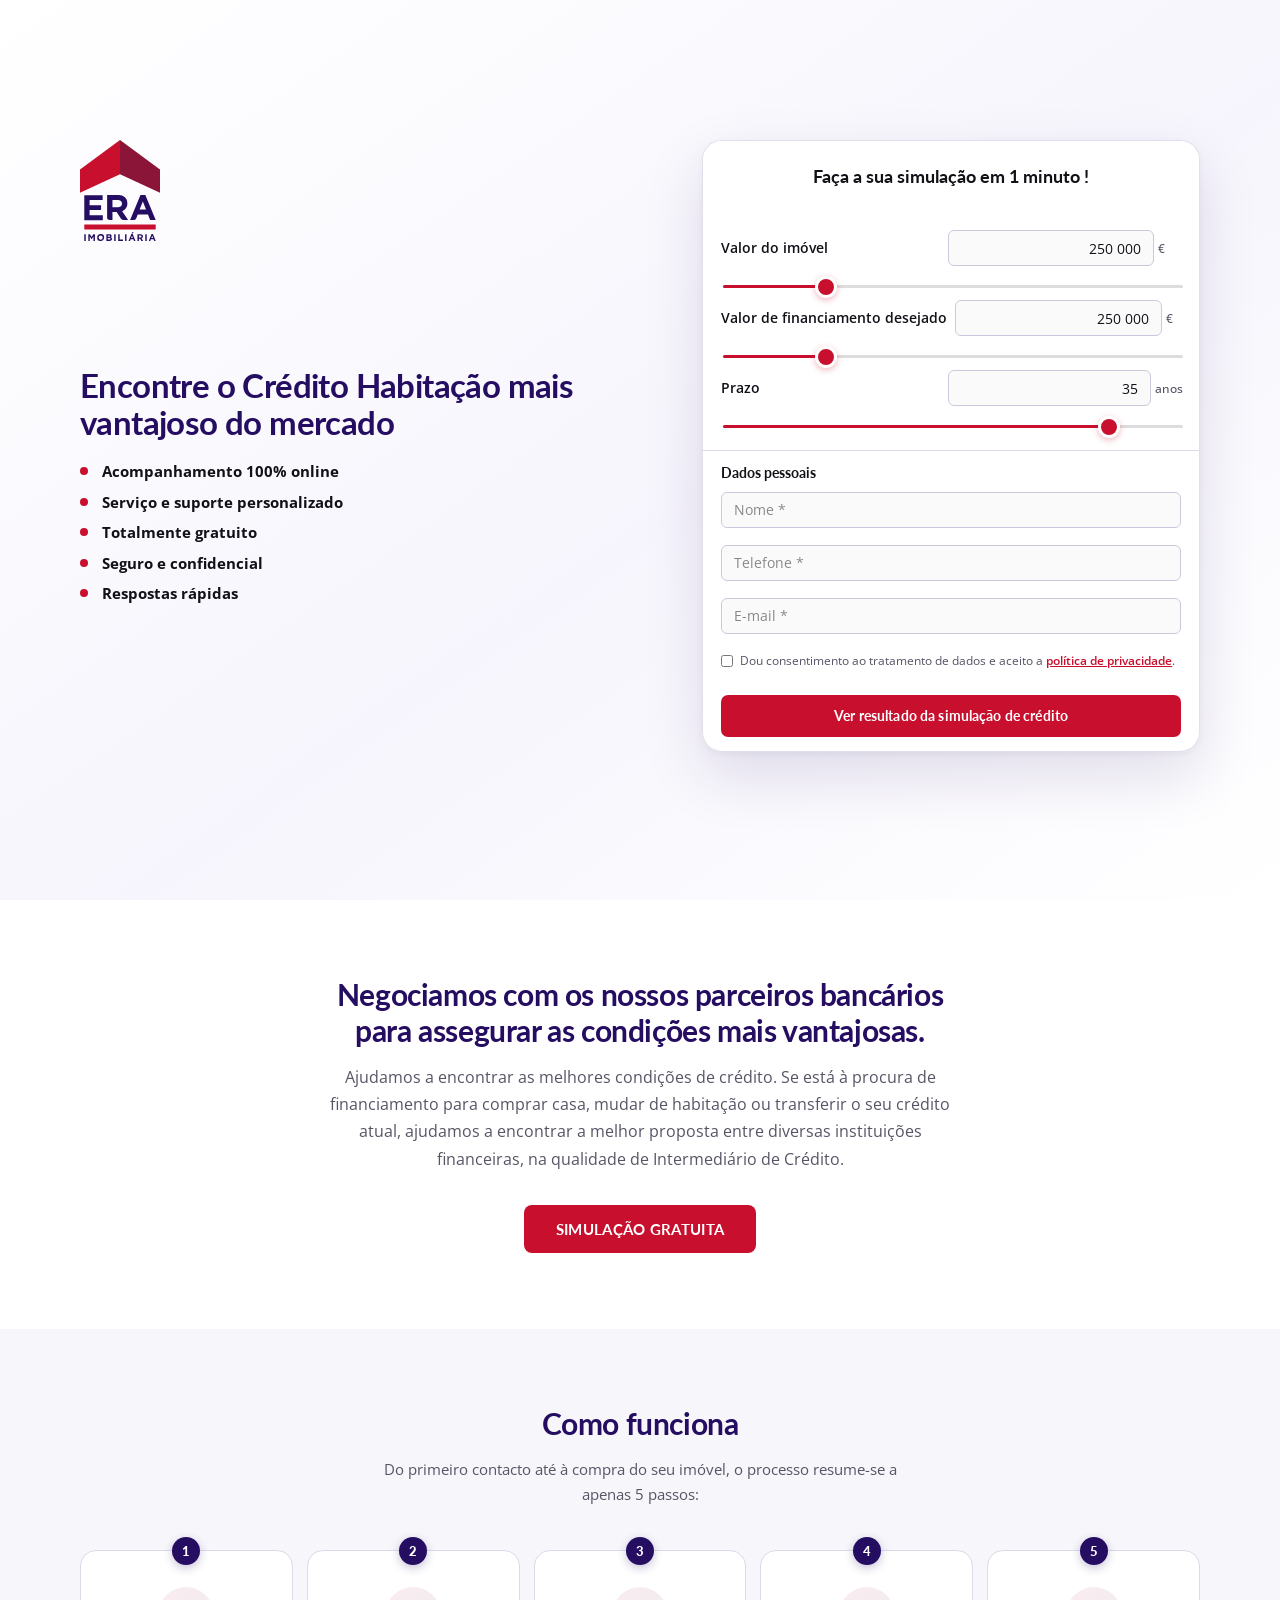
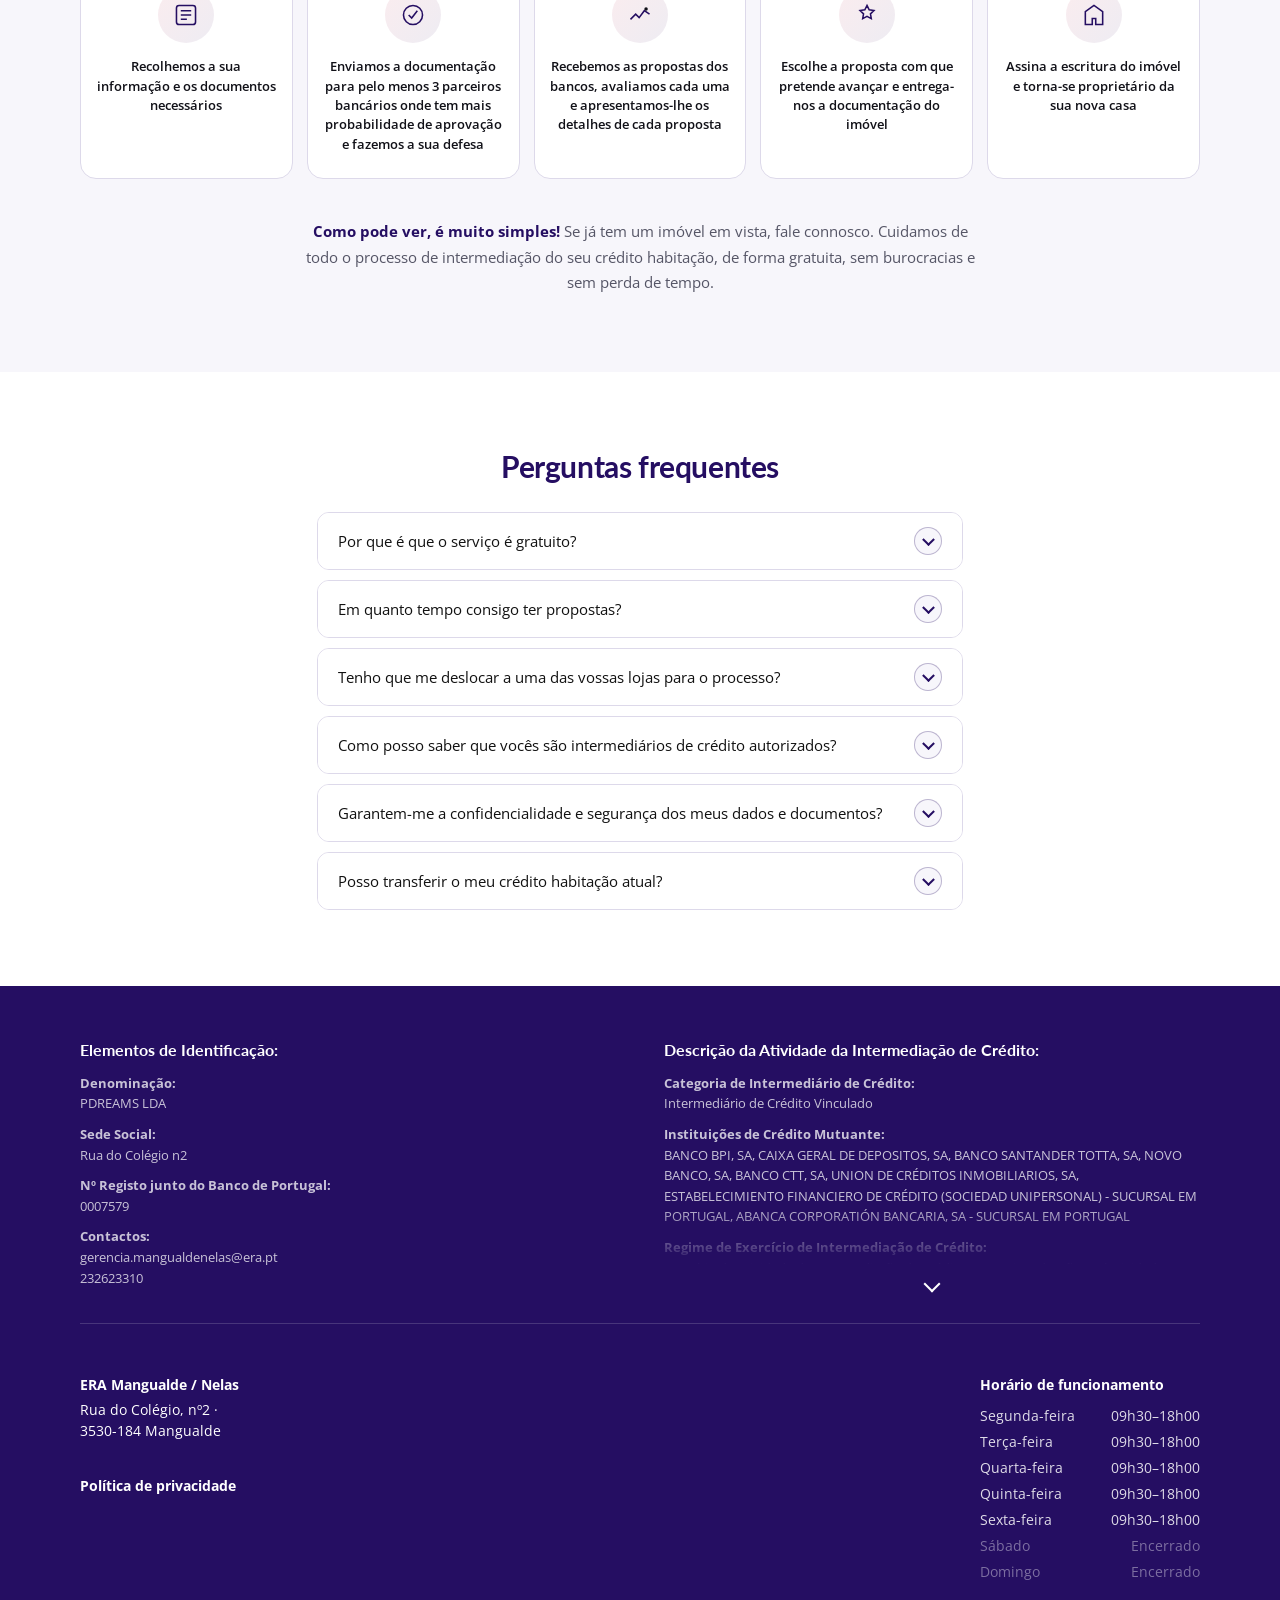
==== commit 3a0cd84d: "a" ====
--- a/habitacao/index.html
+++ b/habitacao/index.html
@@ -181,7 +181,7 @@
             <div class="step-icon">
               <svg viewBox="0 0 30 30" fill="none" stroke="currentColor" stroke-width="1.6"><circle cx="15" cy="15" r="11"/><path d="M10 15l3.5 3.5L20 10"/></svg>
             </div>
-            <h3>Enviamos a documentação para os bancos onde tem mais probabilidade de aprovação e fazemos a sua defesa</h3>
+            <h3>Enviamos a documentação para pelo menos 3 parceiros bancários onde tem mais probabilidade de aprovação e fazemos a sua defesa</h3>
           </article>
 
           <article class="step-card">
@@ -189,7 +189,7 @@
             <div class="step-icon">
               <svg viewBox="0 0 30 30" fill="none" stroke="currentColor" stroke-width="1.6"><path d="M4 20l6-6 4 4 6-8 6 4"/><circle cx="22" cy="8" r="2" fill="currentColor" stroke="none"/></svg>
             </div>
-            <h3>Recebemos as propostas dos bancos, avaliamos cada uma e recomendamos a opção mais vantajosa para si</h3>
+            <h3>Recebemos as propostas dos bancos, avaliamos cada uma e apresentamos-lhe os detalhes de cada proposta</h3>
           </article>
 
           <article class="step-card">
@@ -259,10 +259,34 @@
   <footer class="footer" id="info-legal">
     <div class="container footer-grid">
 
-      <h3>Identificação do Intermediário de Crédito:</h3>
-      <p class="legal-text">PDREAMS, LDA | AMI: 21603 — Intermediário de crédito nº 0007579, registado no Banco de Portugal.</p>
-      <p class="legal-text">Simplefy, marca da IFT - Serviços Lda, registada no Banco de Portugal com o nº 0007443, como intermediário de crédito vinculado sem regime de exclusividade. A IFT - Serviços Lda., está autorizada a apresentar e propor contratos de crédito a consumidores, bem como a prestar assistência a consumidores, mediante a realização de atos preparatórios ou de outros trabalhos de gestão pré-contratual relativamente a contratos de crédito que não tenham sido por si apresentados ou propostos e, prestação de serviços de consultoria.</p>
-      <p class="legal-text"><strong>Instituições de Crédito Mutuante:</strong> Banco BPI, SA · Caixa Geral de Depósitos, SA · Banco Santander Totta, SA · Novo Banco, SA · Banco CTT, SA · Union de Créditos Inmobiliarios, SA, Establecimiento Financiero de Crédito (Sociedad Unipersonal) — Sucursal em Portugal · Abanca Corporatión Bancaria, SA — Sucursal em Portugal.</p>
+      <div class="legal-two-col">
+        <div class="legal-col">
+          <h3>Elementos de Identificação:</h3>
+          <p class="legal-text"><strong>Denominação:</strong><br>PDREAMS LDA</p>
+          <p class="legal-text"><strong>Sede Social:</strong><br>Rua do Colégio n2</p>
+          <p class="legal-text"><strong>Nº Registo junto do Banco de Portugal:</strong><br>0007579</p>
+          <p class="legal-text"><strong>Contactos:</strong><br>gerencia.mangualdenelas@era.pt<br>232623310</p>
+        </div>
+
+        <div class="legal-col legal-fade-wrap" id="legal-fade-wrap">
+          <h3>Descrição da Atividade da Intermediação de Crédito:</h3>
+          <div class="legal-fade-content" id="legal-fade-content">
+            <p class="legal-text"><strong>Categoria de Intermediário de Crédito:</strong><br>Intermediário de Crédito Vinculado</p>
+            <p class="legal-text"><strong>Instituições de Crédito Mutuante:</strong><br>BANCO BPI, SA, CAIXA GERAL DE DEPOSITOS, SA, BANCO SANTANDER TOTTA, SA, NOVO BANCO, SA, BANCO CTT, SA, UNION DE CRÉDITOS INMOBILIARIOS, SA, ESTABELECIMIENTO FINANCIERO DE CRÉDITO (SOCIEDAD UNIPERSONAL) - SUCURSAL EM PORTUGAL, ABANCA CORPORATIÓN BANCARIA, SA - SUCURSAL EM PORTUGAL</p>
+            <p class="legal-text"><strong>Regime de Exercício de Intermediação de Crédito:</strong><br>Exercício da Atividade de Intermediação de Crédito em Regime de Não Exclusividade</p>
+            <p class="legal-text"><strong>Serviços de Intermediação de Crédito:</strong><br>A PDREAMS LDA está autorizada pelo Banco de Portugal a prestar os seguintes serviços de intermediação de crédito: Apresentação ou proposta de contratos de crédito a consumidores; Assistência a consumidores, mediante a realização de atos preparatórios ou de outros trabalhos de gestão pré-contratual relativamente a contratos de crédito que não tenham sido por si apresentados ou propostos.</p>
+            <p class="legal-text"><strong>Garante da Responsabilidade Civil:</strong><br>Companhia de Seguros Allianz Portugal, S.A.</p>
+            <p class="legal-text"><strong>Identificação do Contrato de Seguro de Responsabilidade Civil:</strong><br>207071997 • Validade 23/11/2026</p>
+            <p class="legal-text"><strong>Receção e Entrega de Valores:</strong><br>A PDREAMS LDA encontra-se impedida de receber ou entregar quaisquer valores relacionados com a formação, a execução e o cumprimento antecipado dos contratos de crédito, Artº 46º nº1 do Dec. Lei nº 81-C/2017. Não estão abrangidos pela proibição a receção de fundos pelos intermediários de crédito, que lhes sejam entregues pelos mutuantes, a título de remuneração pelos serviços prestados (artºs 46º nº2 e 58º, nº1 do Dec. Lei nº 81-C/2017).</p>
+            <p class="legal-text"><strong>Autoridade Supervisora da Atividade de Intermediação de Crédito:</strong><br>Banco de Portugal</p>
+            <p class="legal-text">A informação relativa aos intermediários de crédito registados junto do Banco de Portugal pode ser consultada em: <a href="https://www.bportugal.pt/intermediariocreditofar/pdreams-lda">https://www.bportugal.pt/intermediariocreditofar/pdreams-lda</a></p>
+            <p class="legal-text"><strong>Entidades RAL (Centros de Arbitragem):</strong><br>Centro Nacional de Informação e Arbitragem de Conflitos de Consumo (CNIACC), Centro de Informação de Consumo e Arbitragem do Porto (CICAP)</p>
+          </div>
+          <button type="button" class="legal-fade-toggle" id="legal-fade-toggle" aria-expanded="false" aria-controls="legal-fade-content">
+            <span class="legal-fade-chevron"></span>
+          </button>
+        </div>
+      </div>
 
       <div class="footer-bottom">
         <div class="footer-bottom-inner">
@@ -431,5 +455,22 @@
     })();
   </script>
 
+  <!-- Guarda dados do simulador para a página de agradecimento (não altera o formulário) -->
+  <script>
+    (function() {
+      var form = document.getElementById('leadForm');
+      if (!form) return;
+      form.addEventListener('submit', function() {
+        try {
+          sessionStorage.setItem('sim_valor_financiar', document.getElementById('hidden_valor_financiar').value);
+          sessionStorage.setItem('sim_prazo', document.getElementById('hidden_prazo').value);
+          sessionStorage.setItem('sim_nome', document.getElementById('nome').value);
+          sessionStorage.setItem('sim_telefone', document.getElementById('telefone').value);
+          sessionStorage.setItem('sim_email', document.getElementById('email').value);
+        } catch (e) {}
+      });
+    })();
+  </script>
+
 </body>
 </html>
--- a/habitacao/style.css
+++ b/habitacao/style.css
@@ -529,7 +529,41 @@
 .footer h3 { color: #fff; font-size: 16px; margin: 0 0 12px; font-weight: 700 }
 .footer a { color: #fff }
 .legal-text { font-size: 12.5px; line-height: 1.65; color: rgba(255,255,255,.75); margin: 0 0 10px; width: 100% }
-.footer-bottom { display: block; margin-top: 28px; border-top: 1px solid rgba(255,255,255,.16); padding-top: 22px }
+.legal-two-col { display: grid; grid-template-columns: 1fr 1fr; gap: 48px; margin-bottom: 24px; padding-bottom: 24px; border-bottom: 1px solid rgba(255,255,255,.16) }
+.legal-col { min-width: 0 }
+.legal-fade-wrap { position: relative }
+.legal-fade-content { max-height: 190px; overflow: hidden; position: relative; transition: max-height .3s ease }
+.legal-fade-wrap::after {
+  content: "";
+  position: absolute;
+  left: 0; right: 0; bottom: 34px;
+  height: 60px;
+  background: linear-gradient(to bottom, rgba(37,14,98,0), var(--primary));
+  pointer-events: none;
+  transition: opacity .2s ease;
+}
+.legal-fade-wrap.expanded .legal-fade-content { max-height: 2000px }
+.legal-fade-wrap.expanded::after { opacity: 0 }
+.legal-fade-toggle {
+  display: flex;
+  align-items: center;
+  justify-content: center;
+  width: 100%;
+  margin-top: 6px;
+  padding: 8px 0;
+  background: none;
+  border: 0;
+  cursor: pointer;
+}
+.legal-fade-chevron {
+  width: 12px; height: 12px;
+  border-right: 2px solid #fff;
+  border-bottom: 2px solid #fff;
+  transform: rotate(45deg);
+  transition: transform .2s ease;
+}
+.legal-fade-wrap.expanded .legal-fade-chevron { transform: rotate(225deg) }
+.footer-bottom { display: block; margin-top: 28px; padding-top: 22px }
 .footer-bottom-inner { display: flex; flex-direction: row; justify-content: space-between; align-items: flex-start; gap: 32px; flex-wrap: wrap }
 .footer-contact { display: flex; flex-direction: column; gap: 4px }
 .footer-contact p { margin: 0; color: #fff }
@@ -669,6 +703,7 @@
   .footer { padding: 36px 0 }
   .footer h3 { font-size: 14px; text-align: center }
   .legal-text { font-size: 11px; line-height: 1.6; text-align: center }
+  .legal-two-col { grid-template-columns: 1fr; gap: 28px }
   .footer-bottom-inner { flex-direction: column; align-items: center; gap: 20px }
   .footer-contact { align-items: center; text-align: center }
   .footer-contact p { font-size: 13px }
@@ -680,4 +715,232 @@
   /* ── Thank you ── */
   .thankyou-card { padding: 32px 18px }
   .thankyou-card h1 { font-size: 22px; max-width: 100%; text-align: center }
+}
+/* ===== BANK LOGOS CAROUSEL ===== */
+.banks-carousel-wrap {
+  margin-top: 48px;
+  overflow: hidden;
+  position: relative;
+  width: 100%;
+}
+.banks-carousel-wrap::before,
+.banks-carousel-wrap::after {
+  content: '';
+  position: absolute;
+  top: 0; bottom: 0;
+  width: 80px;
+  z-index: 2;
+  pointer-events: none;
+}
+.banks-carousel-wrap::before { left: 0; background: linear-gradient(to right, #fff, transparent); }
+.banks-carousel-wrap::after  { right: 0; background: linear-gradient(to left, #fff, transparent); }
+
+.banks-track {
+  display: flex;
+  gap: 16px;
+  width: max-content;
+  animation: scrollBanks 28s linear infinite;
+}
+.banks-track:hover { animation-play-state: paused; }
+
+@keyframes scrollBanks {
+  from { transform: translateX(0); }
+  to   { transform: translateX(-50%); }
+}
+
+.bank-logo-item {
+  display: flex;
+  align-items: center;
+  justify-content: center;
+  height: 60px;
+  padding: 0 24px;
+  flex-shrink: 0;
+  opacity: 0.8;
+  transition: opacity .25s;
+}
+.bank-logo-item:hover { opacity: 1; }
+.bank-logo-item img { display: block; max-height: 48px; width: auto; }
+
+@media (max-width: 600px) {
+  .bank-logo-item { height: 44px; padding: 0 14px; width: auto; }
+  .bank-logo-item img { width: auto; transform: scale(0.8); transform-origin: center; }
+  .banks-carousel-wrap::before,
+  .banks-carousel-wrap::after { width: 40px; }
+}
+
+/* ===== THANK YOU — SIMULATOR RESULT ===== */
+.thankyou-card { max-width: 640px }
+
+.sim-result-box { margin: 0 0 10px; padding: 0; text-align: center; }
+.sim-result-label { font-size: 16px; font-weight: 700; color: var(--primary); margin-bottom: 6px; }
+.sim-result-value { font-size: 42px; font-weight: 700; line-height: 1.15; color: var(--primary); letter-spacing: -.5px; }
+.sim-result-note { font-size: 12.5px; color: var(--muted); margin-top: 10px }
+
+/* ===== STEP 2 FORM (pedido de propostas) ===== */
+.step2-wrap { margin-top: 6px; padding-top: 0; text-align: left }
+.step2-title { font-size: 18px; font-weight: 700; color: var(--primary); margin-bottom: 4px; text-align: center }
+.step2-sub { font-size: 13px; color: var(--muted); text-align: center; margin-bottom: 0; padding-bottom: 34px }
+#step2Form .banks-carousel-wrap { margin-top: 0; padding-top: 6px; padding-bottom: 20px }
+#step2Form .bank-logo-item { height: 40px }
+
+.step2-fieldset {
+  position: relative;
+  margin: 0 0 22px;
+  padding: 22px 18px 18px;
+  border: 1px solid var(--border);
+  border-radius: 14px;
+  background: var(--light);
+  min-width: 0;
+}
+.step2-fieldset:last-of-type { margin-bottom: 16px }
+.step2-fieldset .form-group,
+.step2-fieldset .step2-row:last-child,
+.step2-fieldset > .form-group:last-child { margin-bottom: 0 }
+.step2-fieldset legend {
+  position: absolute;
+  top: -12px;
+  left: 14px;
+  background: var(--primary);
+  color: #fff;
+  font-size: 10.5px;
+  font-weight: 700;
+  text-transform: uppercase;
+  letter-spacing: .05em;
+  margin: 0;
+  padding: 5px 12px;
+  border-radius: 20px;
+  box-shadow: 0 3px 8px rgba(37,14,98,.20);
+}
+.step2-row { display: grid; grid-template-columns: 1fr 1fr; gap: 10px 12px; margin-bottom: 10px }
+.step2-fieldset .form-group { margin-bottom: 10px }
+
+.step2-wrap select {
+  width: 100%;
+  height: 36px;
+  border: 1px solid #ccc8de;
+  border-radius: 6px;
+  background: #fafafa url("data:image/svg+xml;utf8,<svg xmlns='http://www.w3.org/2000/svg' viewBox='0 0 24 24' fill='none' stroke='%23555566' stroke-width='2' stroke-linecap='round' stroke-linejoin='round'><polyline points='6 9 12 15 18 9'/></svg>") no-repeat right 10px center;
+  background-size: 15px;
+  padding: 0 32px 0 12px;
+  font: 400 13.5px "Open Sans", sans-serif;
+  color: var(--text);
+  appearance: none;
+  -webkit-appearance: none;
+  cursor: pointer;
+  transition: border-color .15s, box-shadow .15s;
+}
+.step2-wrap select:invalid { color: #888 }
+.step2-wrap select:focus { outline: none; border-color: var(--primary); box-shadow: 0 0 0 2px rgba(37,14,98,.10); background-color: #fff }
+
+.step2-file-label {
+  display: flex; align-items: center; justify-content: center; gap: 8px;
+  width: 100%; padding: 15px 12px; border: 1.5px dashed #c7bfe0; border-radius: 10px;
+  font: 600 12.5px "Open Sans", sans-serif; color: var(--primary); background: #fff;
+  cursor: pointer; text-align: center; transition: border-color .15s, background .15s;
+}
+.step2-file-label:hover { border-color: var(--primary); background: var(--soft) }
+.step2-file-label input { display: none }
+.step2-file-hint { font-size: 11px; color: var(--muted); margin-top: 6px; text-align: center }
+.step2-file-name { font-size: 11.5px; color: var(--primary); font-weight: 600; margin-top: 6px; text-align: center; word-break: break-all }
+.step2-doc-list {
+  font-size: 12.5px; color: var(--muted); line-height: 1.8; margin: 0 0 14px; padding: 0; list-style: none;
+}
+.step2-doc-list li { position: relative; padding-left: 20px }
+.step2-doc-list li::before {
+  content: '';
+  position: absolute; left: 0; top: 6px;
+  width: 7px; height: 7px; border-radius: 50%;
+  background: var(--accent);
+}
+.step2-textarea {
+  width: 100%; padding: 10px 12px; border: 1px solid #ccc8de; border-radius: 6px;
+  background: #fafafa;
+  font: 400 13.5px "Open Sans", sans-serif; color: var(--text); resize: vertical; min-height: 64px;
+  transition: border-color .15s, box-shadow .15s;
+}
+.step2-textarea:focus { outline: none; border-color: var(--primary); box-shadow: 0 0 0 2px rgba(37,14,98,.10); background: #fff }
+.step2-error { font-size: 12px; color: #b42318; text-align: center; margin-top: 10px; display: none }
+
+/* ===== TRUST BAR (reassurance) ===== */
+.trust-bar {
+  display: flex;
+  align-items: stretch;
+  justify-content: space-between;
+  margin-top: 22px;
+  margin-bottom: 28px;
+  padding: 20px 8px;
+  background: #fff;
+  border: 1px solid var(--border);
+  border-radius: 14px;
+  box-shadow: 0 6px 20px rgba(37,14,98,.06);
+}
+.trust-item {
+  flex: 1 1 0;
+  position: relative;
+  display: flex;
+  flex-direction: column;
+  align-items: center;
+  justify-content: flex-start;
+  gap: 9px;
+  padding: 0 6px;
+  text-align: center;
+}
+.trust-item + .trust-item::before {
+  content: '';
+  position: absolute;
+  left: 0; top: 4px; bottom: 4px;
+  width: 1px;
+  background: var(--border);
+}
+.trust-icon {
+  display: flex;
+  align-items: center;
+  justify-content: center;
+  width: 40px;
+  height: 40px;
+  border-radius: 50%;
+  background: var(--soft);
+  flex-shrink: 0;
+}
+.trust-icon svg { width: 19px; height: 19px; color: var(--primary) }
+.trust-text {
+  font-size: 12.5px;
+  font-weight: 700;
+  color: var(--primary-dark);
+  line-height: 1.3;
+  letter-spacing: -.01em;
+}
+
+.thankyou-contact--bottom { margin-top: 30px; padding-top: 22px; border-top: 1px solid var(--border); }
+
+@media (max-width: 600px) {
+  .sim-result-value { font-size: 32px }
+  .step2-row { grid-template-columns: 1fr }
+  .sim-result-box { padding: 22px 18px }
+
+  .thankyou-page { padding: 20px }
+  .thankyou-card { padding: 28px 20px 28px; border-radius: 18px }
+  .thankyou-logo { height: 52px; margin-bottom: 16px }
+
+  .sim-result-box { margin-bottom: 8px; padding: 18px 14px }
+  .sim-result-label { font-size: 14px; margin-bottom: 4px }
+  .sim-result-value { font-size: 30px }
+  .sim-result-note { font-size: 12px; margin-top: 7px }
+
+  .step2-wrap { margin-top: 4px; padding-top: 0 }
+  .step2-title { font-size: 19px; margin-bottom: 3px }
+  .step2-sub { font-size: 10px; margin-bottom: 0; padding-bottom: 24px }
+
+  #step2Form .banks-carousel-wrap { padding-top: 4px; padding-bottom: 13px }
+  #step2Form .bank-logo-item { height: 33px; padding: 0 16px }
+
+  .trust-bar { padding: 16px 4px; margin-bottom: 20px }
+  .trust-item { gap: 7px; padding: 0 4px }
+  .trust-icon { width: 34px; height: 34px }
+  .trust-icon svg { width: 16px; height: 16px }
+  .trust-text { font-size: 10.5px }
+
+  .step2-fieldset { margin-bottom: 14px; padding: 20px 14px 14px }
+  .step2-fieldset legend { font-size: 10px; padding: 4px 10px }
+  .form-group { margin-bottom: 5px }
 }
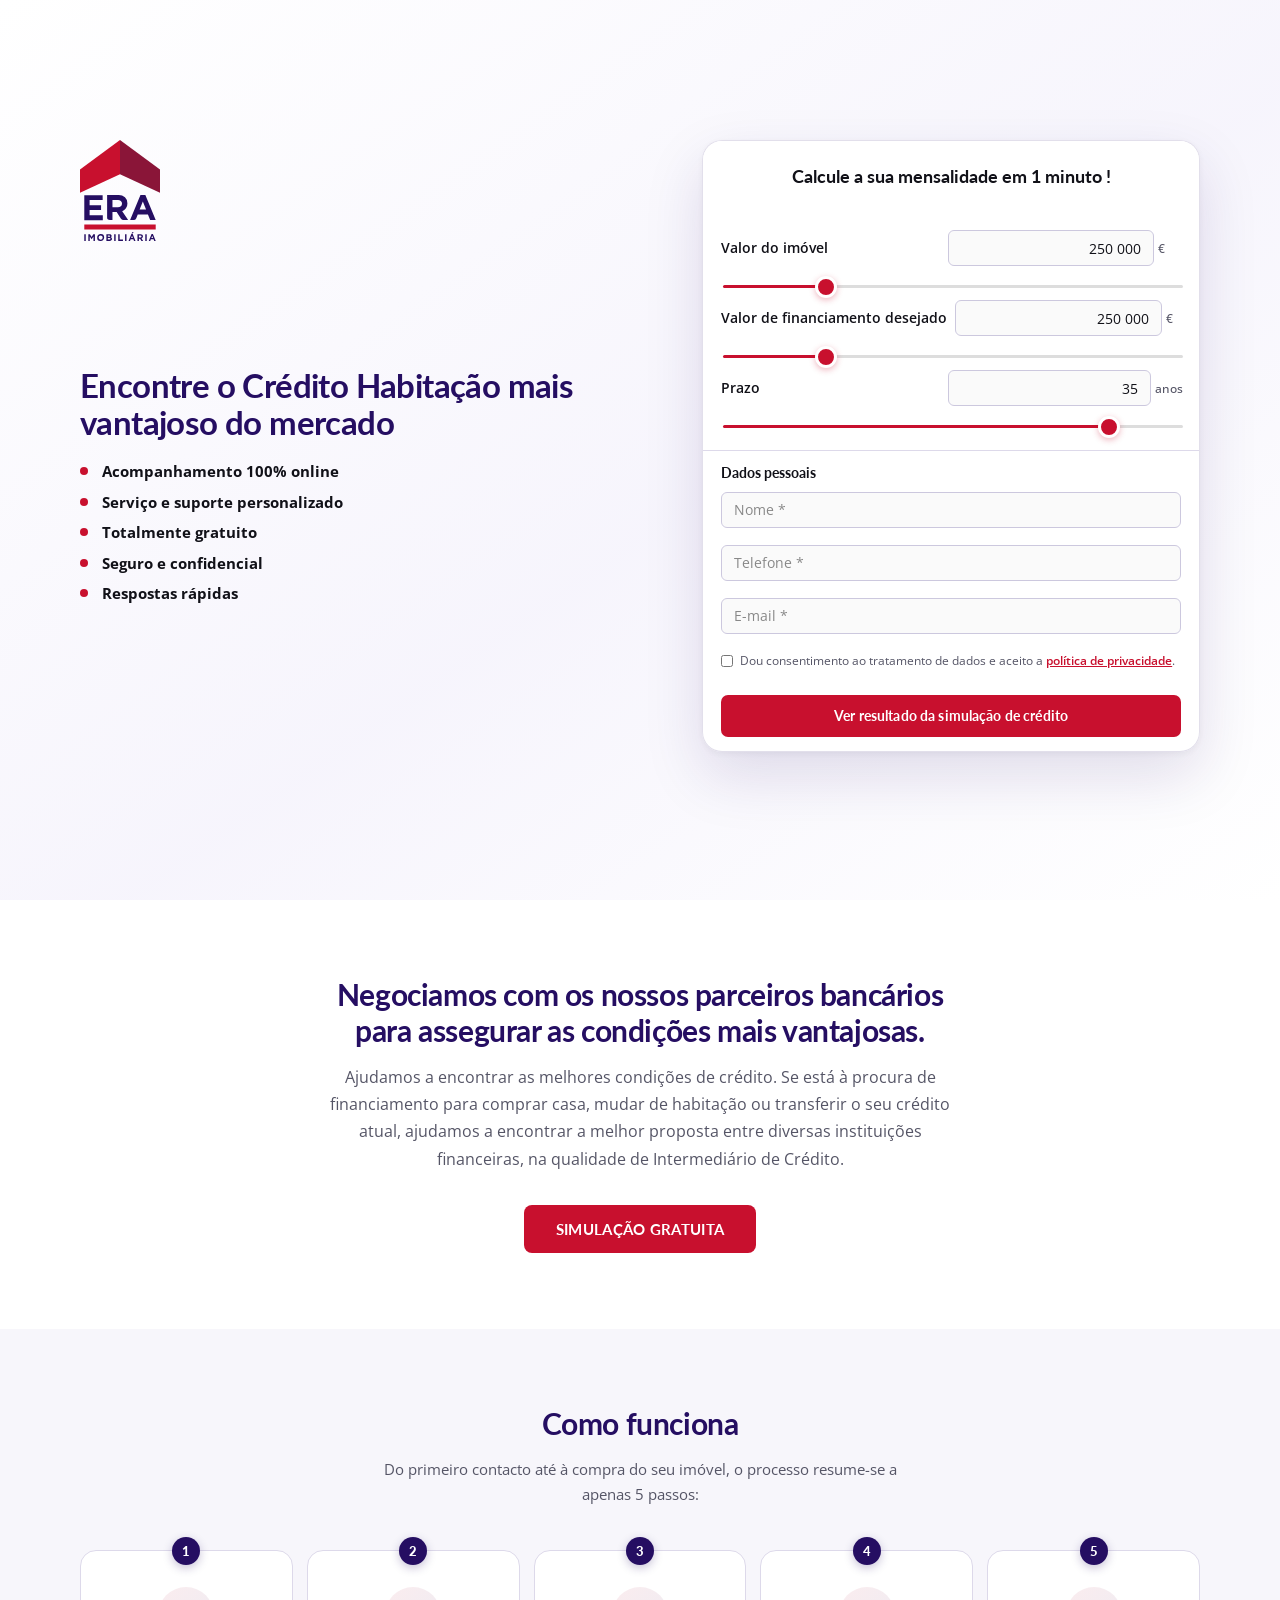
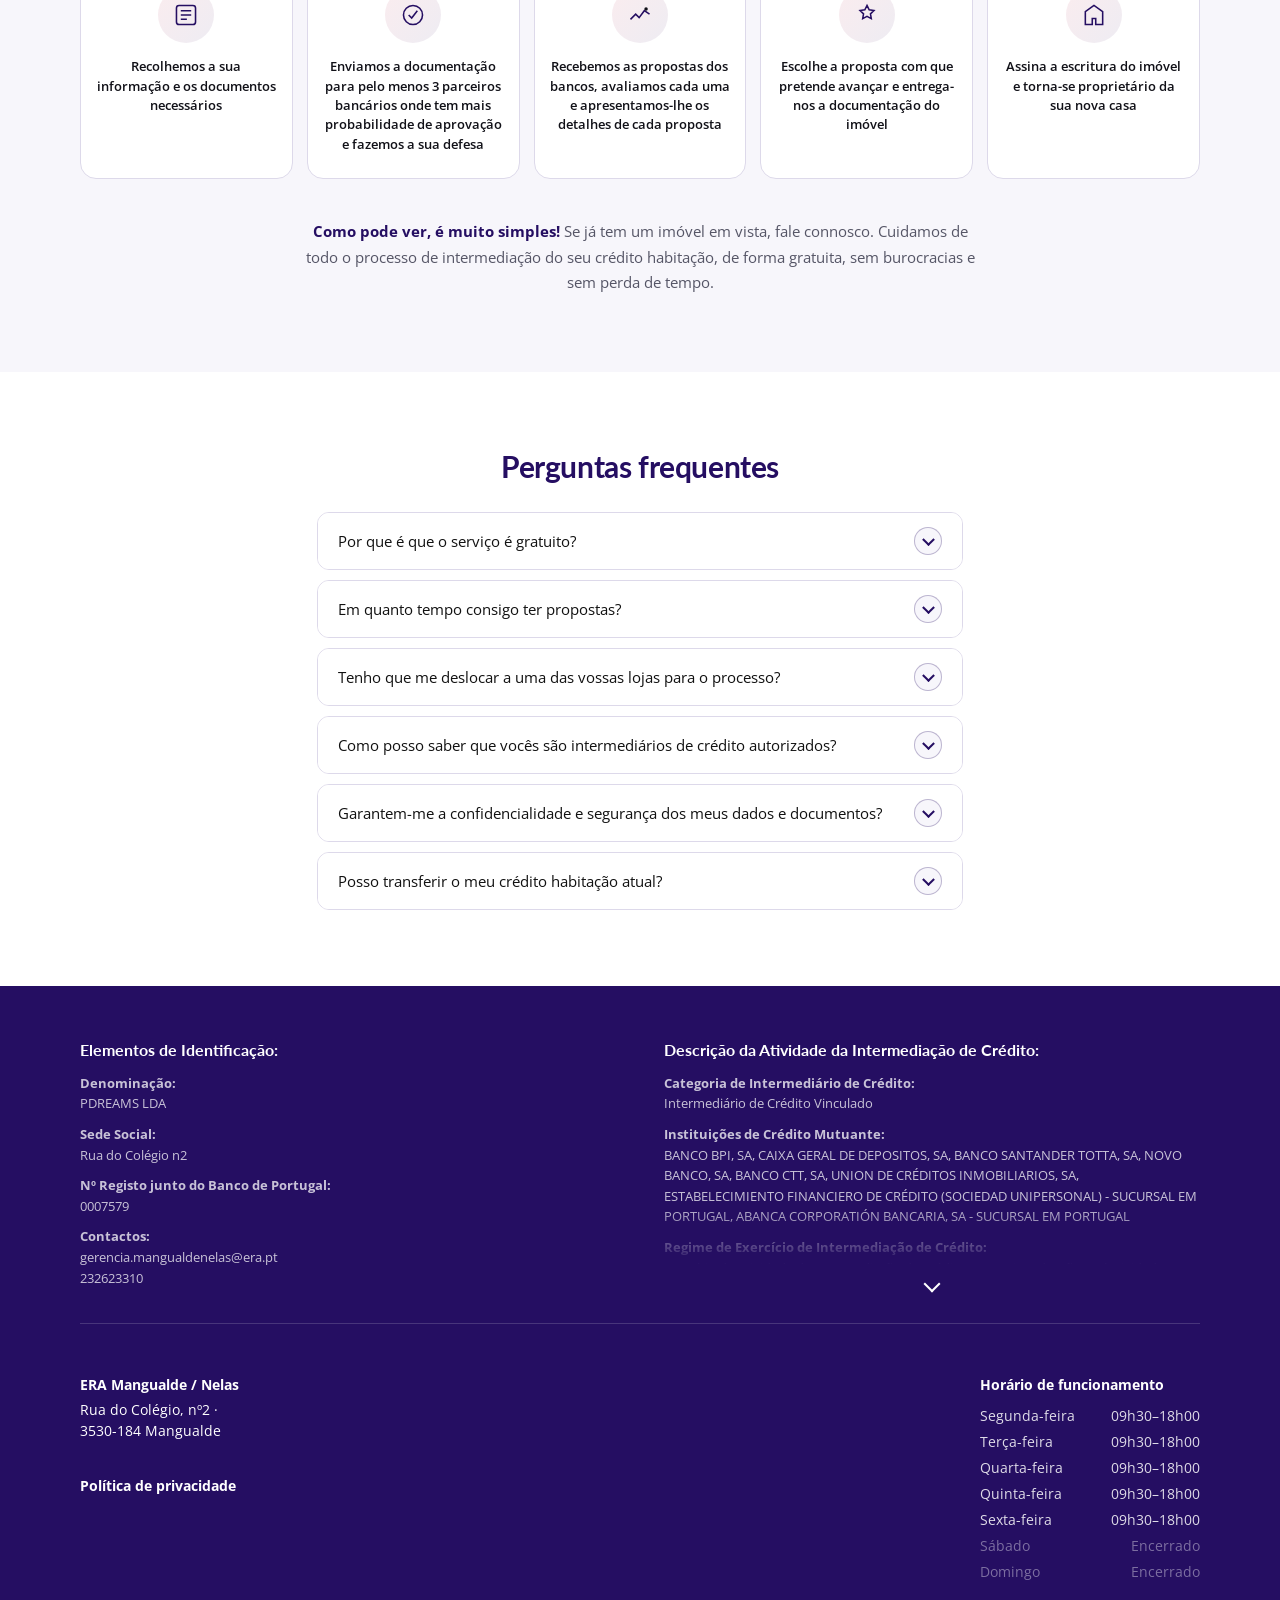
==== commit f4611e35: "a" ====
--- a/habitacao/index.html
+++ b/habitacao/index.html
@@ -70,7 +70,7 @@
 
           <!-- Simulator -->
           <div class="simulator-block">
-            <h2>Faça a sua simulação em 1 minuto !</h2>
+            <h2>Calcule a sua mensalidade em <span class="wizard-title-break">1 minuto !</span></h2>
 
             <div class="slider-group">
               <div class="slider-header">
--- a/habitacao/style.css
+++ b/habitacao/style.css
@@ -618,7 +618,7 @@
   /* ── Form card ── */
   .form-card { border-radius: 14px }
   .simulator-block { padding: 16px 14px 12px }
-  .simulator-block h2 { font-size: 16px; margin-bottom: 30px; margin-top: 12px }
+  .simulator-block h2 { font-size: 18px; margin-bottom: 30px; margin-top: 12px }
   .dados-block { padding: 16px 14px 18px }
   .dados-block h3 { font-size: 14px; margin-bottom: 12px }
 
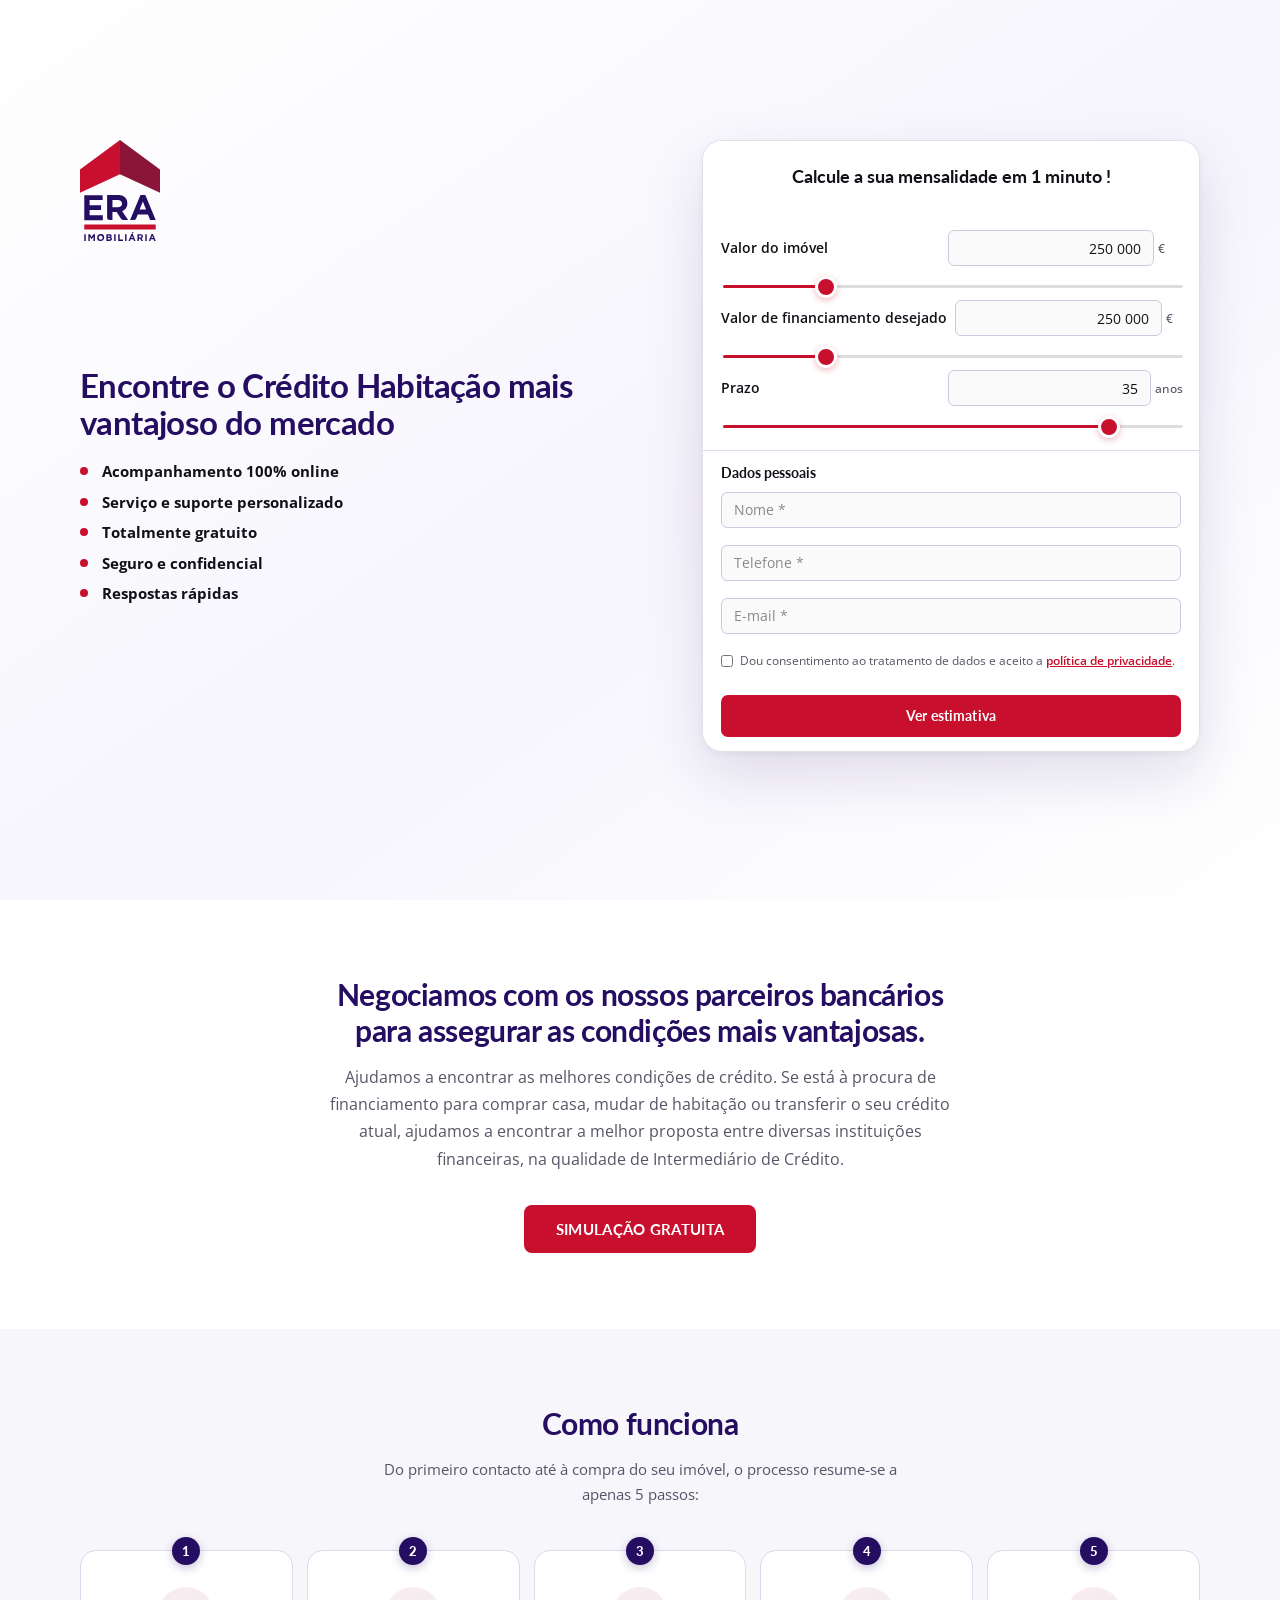
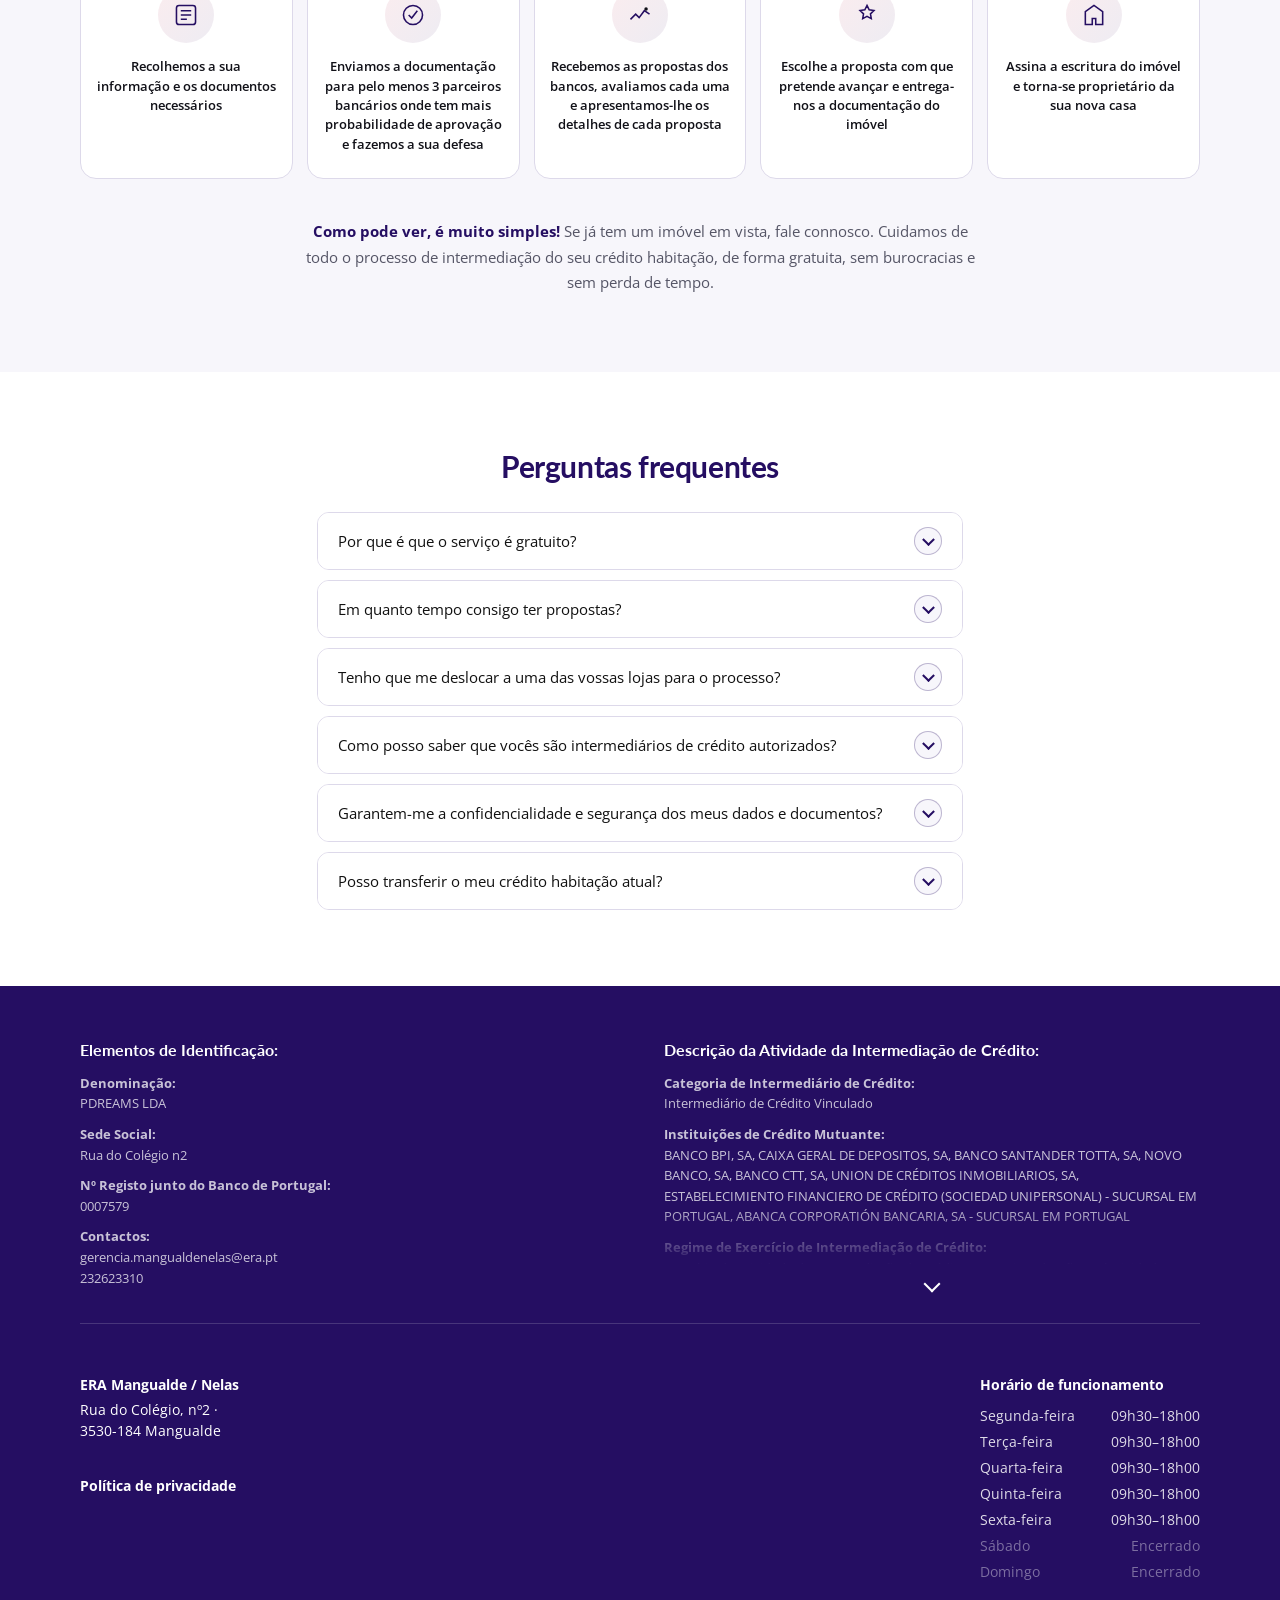
==== commit a20cb226: "a" ====
--- a/habitacao/index.html
+++ b/habitacao/index.html
@@ -139,7 +139,7 @@
               </div>
               <small class="error-message checkbox-error"></small>
 
-              <button type="submit" class="submit-btn">Ver resultado da simulação de crédito</button>
+              <button type="submit" class="submit-btn">Ver estimativa</button>
             </form>
           </div>
 
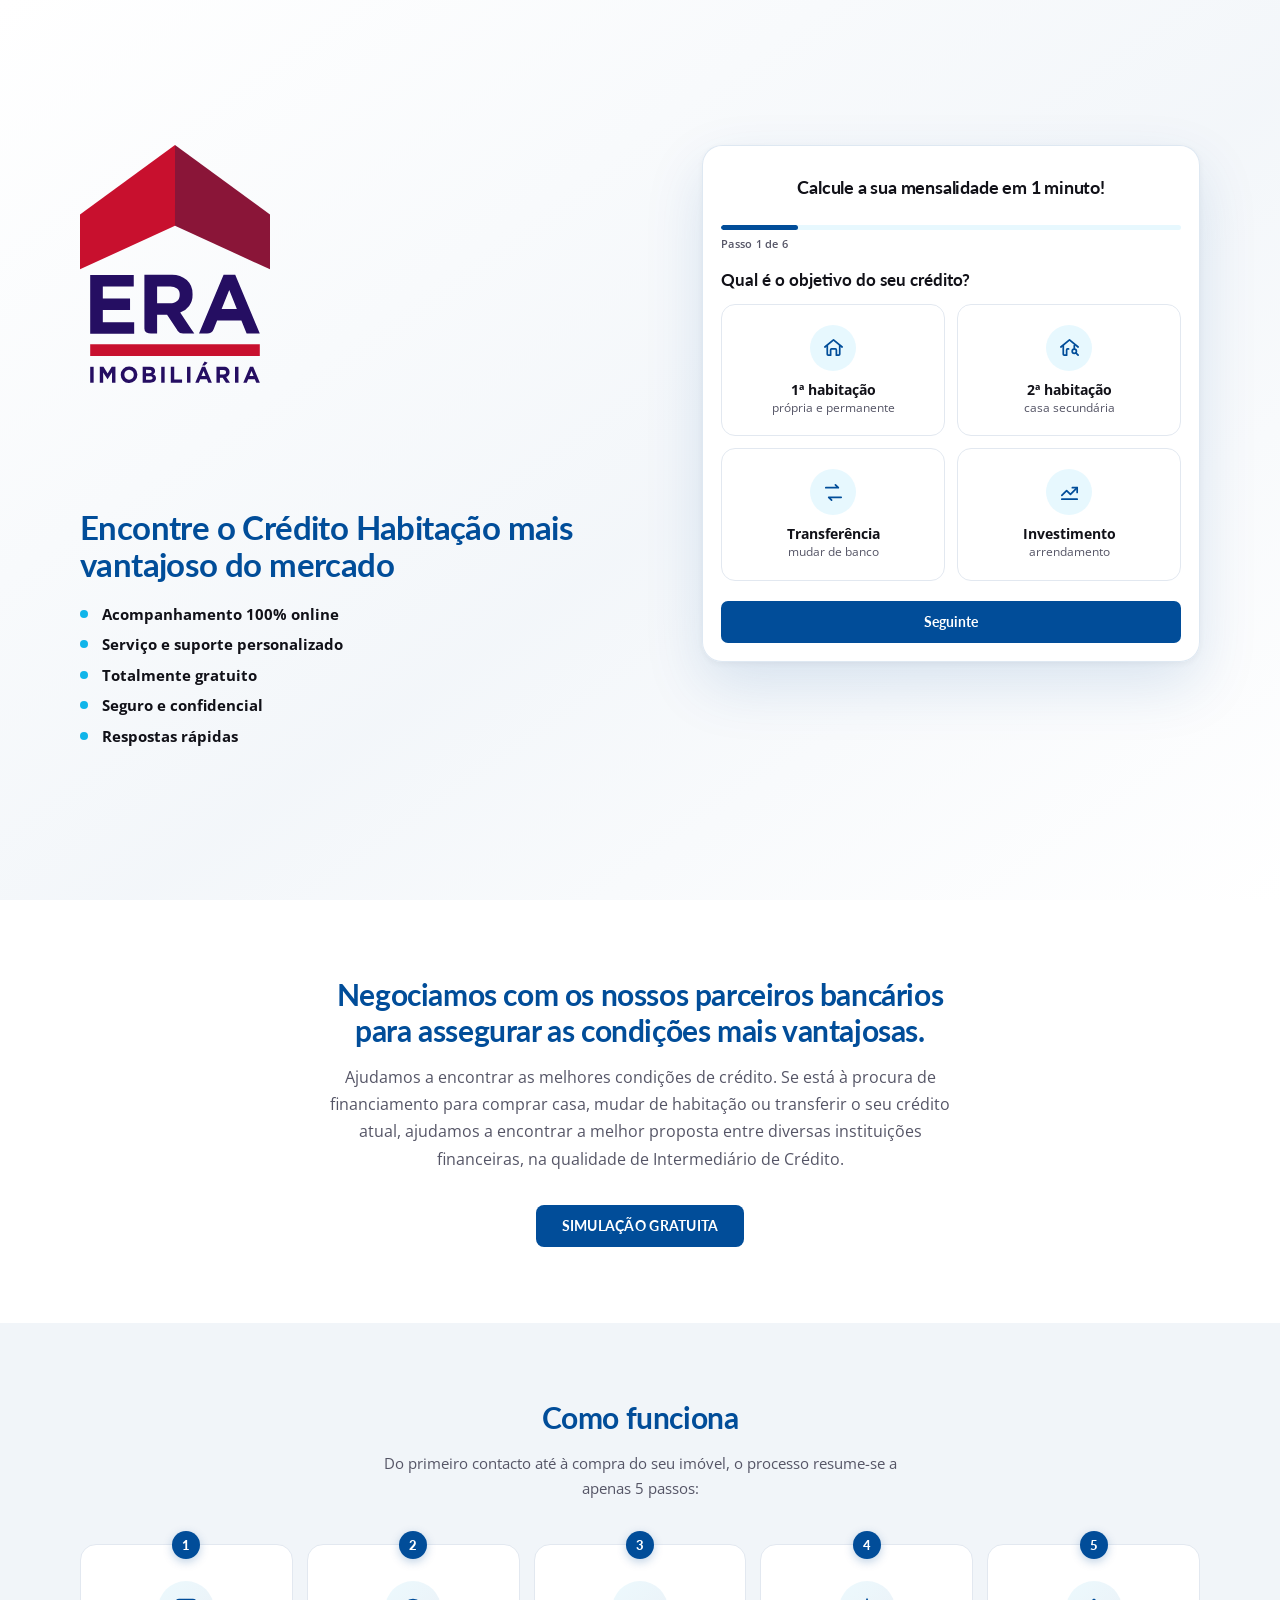
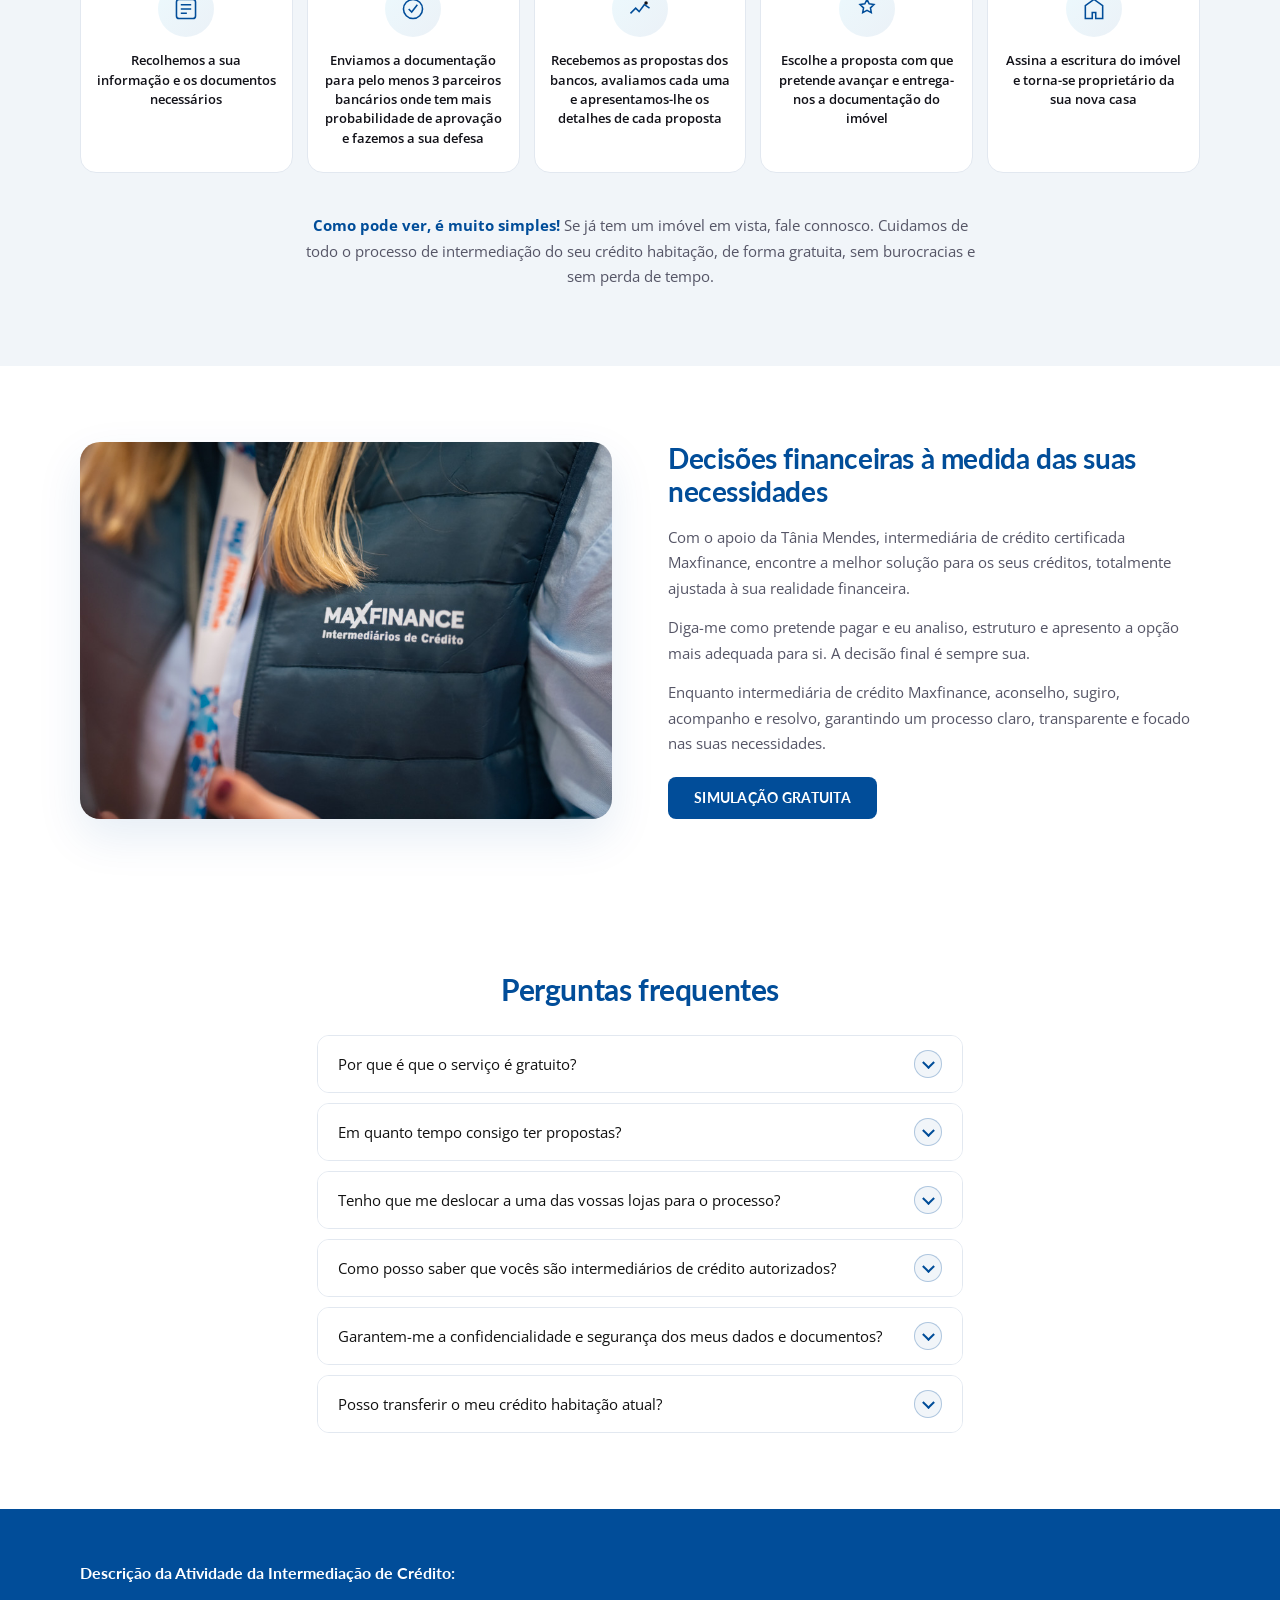
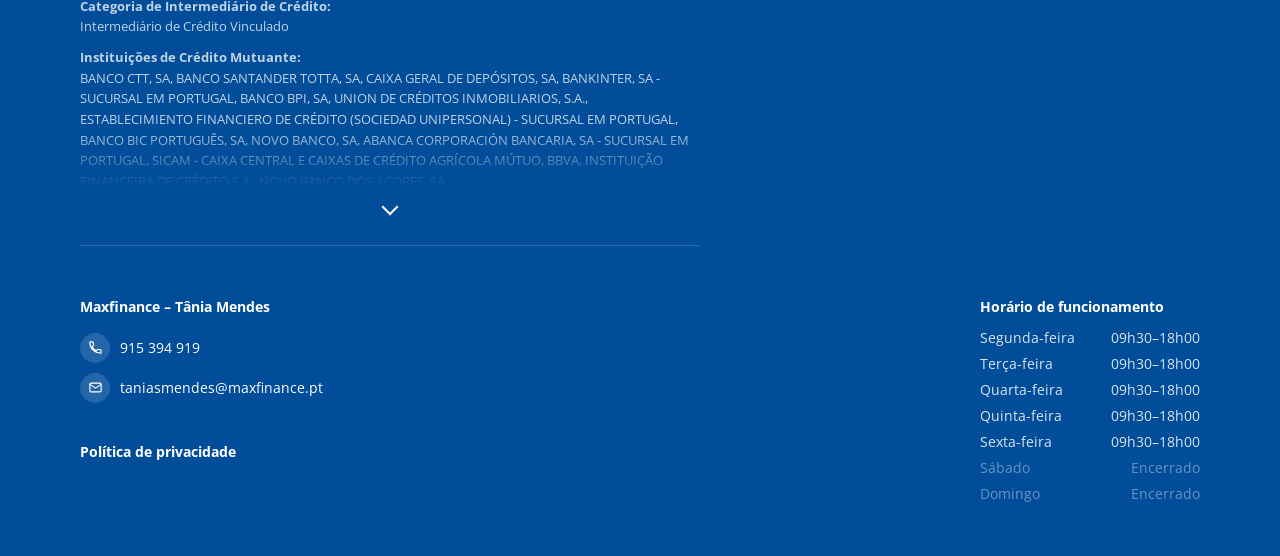
==== commit ff72e90c: "a" ====
--- a/habitacao/index.html
+++ b/habitacao/index.html
@@ -3,10 +3,10 @@
 <head>
   <meta charset="UTF-8" />
   <meta name="viewport" content="width=device-width, initial-scale=1.0" />
-  <title>Crédito Habitação | ERA Mangualde / Nelas</title>
-  <meta name="description" content="Encontre o Crédito Habitação mais vantajoso do mercado com a ERA Mangualde. Serviço gratuito, intermediário certificado. Receba as melhores propostas em 24 horas." />
+  <title>Crédito Habitação | Maxfinance – Tânia Mendes</title>
+  <meta name="description" content="Encontre o Crédito Habitação mais vantajoso do mercado com a Maxfinance – Tânia Mendes. Serviço gratuito, intermediário certificado. Receba as melhores propostas em 24 horas." />
   <meta name="robots" content="index, follow" />
-  <meta property="og:title" content="Crédito Habitação | ERA Mangualde / Nelas" />
+  <meta property="og:title" content="Crédito Habitação | Maxfinance – Tânia Mendes" />
   <meta property="og:description" content="Encontre o Crédito Habitação mais vantajoso do mercado. Serviço gratuito, 100% online, intermediário certificado pelo Banco de Portugal." />
   <meta property="og:type" content="website" />
   <link rel="icon" type="image/svg+xml" href="logo.svg" />
@@ -20,22 +20,22 @@
   new Date().getTime(),event:'gtm.js'});var f=d.getElementsByTagName(s)[0],
   j=d.createElement(s),dl=l!='dataLayer'?'&l='+l:'';j.async=true;j.src=
   'https://www.googletagmanager.com/gtm.js?id='+i+dl;f.parentNode.insertBefore(j,f);
-  })(window,document,'script','dataLayer','GTM-KTR9FM7G');</script>
+  })(window,document,'script','dataLayer','GTM-TKHTFX28');</script>
   <!-- End Google Tag Manager -->
 
   <!-- Google tag (gtag.js) -->
-  <script async src="https://www.googletagmanager.com/gtag/js?id=G-N754GLZDEM"></script>
+  <script async src="https://www.googletagmanager.com/gtag/js?id=G-TNVKLNK111"></script>
   <script>
     window.dataLayer = window.dataLayer || [];
     function gtag(){dataLayer.push(arguments);}
     gtag('js', new Date());
-    gtag('config', 'G-N754GLZDEM');
+    gtag('config', 'G-TNVKLNK111');
   </script>
 </head>
 <body>
 
   <!-- Google Tag Manager (noscript) -->
-  <noscript><iframe src="https://www.googletagmanager.com/ns.html?id=GTM-KTR9FM7G"
+  <noscript><iframe src="https://www.googletagmanager.com/ns.html?id=GTM-TKHTFX28"
   height="0" width="0" style="display:none;visibility:hidden"></iframe></noscript>
   <!-- End Google Tag Manager (noscript) -->
 
@@ -48,8 +48,8 @@
 
         <!-- LEFT: content -->
         <div class="hero-content">
-          <a href="index.html" class="logo-link" aria-label="ERA Mangualde">
-            <img src="logo.svg" alt="ERA Mangualde" class="hero-logo" />
+          <a href="index.html" class="logo-link" aria-label="Maxfinance – Tânia Mendes">
+            <img src="logo.svg" alt="Maxfinance – Tânia Mendes" class="hero-logo" />
           </a>
 
           <h1>Encontre o <b>Crédito Habitação</b> mais vantajoso do mercado</h1>
@@ -68,62 +68,251 @@
         <!-- RIGHT: form -->
         <div class="form-card" id="formulario">
 
-          <!-- Simulator -->
-          <div class="simulator-block">
-            <h2>Calcule a sua mensalidade em <span class="wizard-title-break">1 minuto !</span></h2>
-
-            <div class="slider-group">
-              <div class="slider-header">
-                <label for="valor_imovel">Valor do imóvel</label>
-                <div class="slider-val-wrap">
-                  <input type="text" id="valor_imovel_display" class="slider-value-input" value="250 000" inputmode="numeric" />
-                  <span class="slider-currency">€</span>
+          <!-- Wizard progress -->
+          <div class="wizard-head">
+            <h2 class="wizard-title">Calcule a sua mensalidade em <span class="wizard-title-break">1 minuto!</span></h2>
+            <div class="wizard-progress">
+              <div class="wizard-progress-bar"><div class="wizard-progress-fill" id="wizardProgressFill"></div></div>
+              <div class="wizard-step-label">Passo <span id="wizardStepNum">1</span> de 6</div>
+            </div>
+          </div>
+
+          <form name="maxfinancetaniacredito" method="POST" data-netlify="true" action="send.html" id="leadForm" novalidate autocomplete="off">
+            <input type="hidden" name="form-name" value="maxfinancetaniacredito" />
+            <input type="hidden" name="valor_financiar" id="hidden_valor_financiar" value="250000" />
+            <input type="hidden" name="prazo" id="hidden_prazo" value="35" />
+            <input type="hidden" name="gclid" id="hidden_gclid" value="" />
+            <input type="hidden" name="fbclid" id="hidden_fbclid" value="" />
+            <input type="hidden" name="lead_score" id="hidden_lead_score" value="" />
+            <input type="hidden" name="qualificacao" id="hidden_qualificacao" value="" />
+
+            <!-- PASSO 1 -->
+            <div class="wizard-step active" data-step="1">
+              <h2 class="wizard-q">Qual é o objetivo do seu crédito?</h2>
+              <div class="option-grid form-group">
+                <label class="option-card">
+                  <input type="radio" name="objetivo" value="1ª habitação" required />
+                  <span class="option-icon"><svg viewBox="0 0 24 24" fill="none" stroke="currentColor" stroke-width="1.8" stroke-linecap="round" stroke-linejoin="round"><path d="M3 11.5L12 4l9 7.5"/><path d="M5.5 10v9a1 1 0 001 1H9v-5.5a1 1 0 011-1h4a1 1 0 011 1V20h2.5a1 1 0 001-1v-9"/></svg></span>
+                  <span class="option-text"><span class="option-title">1ª habitação</span><span class="option-sub">própria e permanente</span></span>
+                </label>
+                <label class="option-card">
+                  <input type="radio" name="objetivo" value="2ª habitação" required />
+                  <span class="option-icon"><svg viewBox="0 0 24 24" fill="none" stroke="currentColor" stroke-width="1.8" stroke-linecap="round" stroke-linejoin="round"><path d="M3 11.5L12 4l9 7.5"/><path d="M5.5 10v9a1 1 0 001 1H9v-5.5a1 1 0 011-1h1"/><circle cx="17" cy="16" r="2.2"/><path d="M18.6 17.6L21 20M17 13.8V10"/></svg></span>
+                  <span class="option-text"><span class="option-title">2ª habitação</span><span class="option-sub">casa secundária</span></span>
+                </label>
+                <label class="option-card">
+                  <input type="radio" name="objetivo" value="Transferência" required />
+                  <span class="option-icon"><svg viewBox="0 0 24 24" fill="none" stroke="currentColor" stroke-width="1.8" stroke-linecap="round" stroke-linejoin="round"><path d="M4 7h13l-3-3M20 17H7l3 3"/></svg></span>
+                  <span class="option-text"><span class="option-title">Transferência</span><span class="option-sub">mudar de banco</span></span>
+                </label>
+                <label class="option-card">
+                  <input type="radio" name="objetivo" value="Investimento" required />
+                  <span class="option-icon"><svg viewBox="0 0 24 24" fill="none" stroke="currentColor" stroke-width="1.8" stroke-linecap="round" stroke-linejoin="round"><path d="M4 19h16"/><path d="M4 15l5-5 4 4 7-7"/><path d="M15 7h5v5"/></svg></span>
+                  <span class="option-text"><span class="option-title">Investimento</span><span class="option-sub">arrendamento</span></span>
+                </label>
+              </div>
+            </div>
+
+            <!-- PASSO 2 -->
+            <div class="wizard-step" data-step="2">
+
+              <div class="wizard-variant active" data-variant="padrao">
+                <h2 class="wizard-q">Em que fase está o seu imóvel?</h2>
+                <div class="option-grid option-grid--1col form-group">
+                  <label class="option-card">
+                    <input type="radio" name="fase_imovel" value="Já tenho imóvel escolhido (CPCV assinado)" data-weight="3" required />
+                    <span class="option-icon"><svg viewBox="0 0 24 24" fill="none" stroke="currentColor" stroke-width="1.8" stroke-linecap="round" stroke-linejoin="round"><path d="M4 18c2-3 3-4.5 4-4.5s1 2 2.3 2S12 13 13.5 13s1.2 3 2.6 3 2-2 3.9-2"/><path d="M14 5l4.5 4.5L21 7 16.5 2.5 14 5z"/><path d="M12.5 6.5L4 15v3h3l8.5-8.5"/></svg></span>
+                    <span class="option-text"><span class="option-title">Já tenho imóvel escolhido (CPCV assinado)</span></span>
+                  </label>
+                  <label class="option-card">
+                    <input type="radio" name="fase_imovel" value="Estou a visitar imóveis (em negociação)" data-weight="2" required />
+                    <span class="option-icon"><svg viewBox="0 0 24 24" fill="none" stroke="currentColor" stroke-width="1.8" stroke-linecap="round" stroke-linejoin="round"><circle cx="10.5" cy="10.5" r="6.5"/><path d="M20 20l-4.8-4.8"/></svg></span>
+                    <span class="option-text"><span class="option-title">Estou a visitar imóveis (em negociação)</span></span>
+                  </label>
+                  <label class="option-card">
+                    <input type="radio" name="fase_imovel" value="Ainda a pesquisar, sem imóvel definido" data-weight="1" required />
+                    <span class="option-icon"><svg viewBox="0 0 24 24" fill="none" stroke="currentColor" stroke-width="1.8" stroke-linecap="round" stroke-linejoin="round"><circle cx="12" cy="12" r="9"/><path d="M15 9l-2 6-4 2 2-6z"/></svg></span>
+                    <span class="option-text"><span class="option-title">Ainda a pesquisar, sem imóvel definido</span></span>
+                  </label>
+                  <label class="option-card">
+                    <input type="radio" name="fase_imovel" value="Só quero mais informações" data-weight="0" required />
+                    <span class="option-icon"><svg viewBox="0 0 24 24" fill="none" stroke="currentColor" stroke-width="1.8" stroke-linecap="round" stroke-linejoin="round"><path d="M4 5.5h16v10.5H9l-4 3.5v-3.5H4z"/><path d="M8 9.5h8M8 12.5h5"/></svg></span>
+                    <span class="option-text"><span class="option-title">Só quero mais informações</span></span>
+                  </label>
                 </div>
               </div>
-              <input type="range" id="valor_imovel" min="50000" max="1000000" step="5000" value="250000" class="era-slider" />
-            </div>
-
-            <div class="slider-group">
-              <div class="slider-header">
-                <label for="valor_financiar">Valor de financiamento desejado</label>
-                <div class="slider-val-wrap">
-                  <input type="text" id="valor_financiar_display" class="slider-value-input" value="250 000" inputmode="numeric" />
-                  <span class="slider-currency">€</span>
+
+              <div class="wizard-variant" data-variant="transferencia" hidden>
+                <h2 class="wizard-q">Qual é o motivo da transferência?</h2>
+                <div class="option-grid option-grid--1col form-group">
+                  <label class="option-card">
+                    <input type="radio" name="motivo_transferencia" value="Quero reduzir a prestação mensal" data-weight="3" />
+                    <span class="option-icon"><svg viewBox="0 0 24 24" fill="none" stroke="currentColor" stroke-width="1.8" stroke-linecap="round" stroke-linejoin="round"><path d="M4 19h16"/><path d="M4 15l5-5 4 4 7-7"/><path d="M15 7h5v5"/></svg></span>
+                    <span class="option-text"><span class="option-title">Quero reduzir a prestação mensal</span></span>
+                  </label>
+                  <label class="option-card">
+                    <input type="radio" name="motivo_transferencia" value="Quero mudar para taxa fixa" data-weight="2" />
+                    <span class="option-icon"><svg viewBox="0 0 24 24" fill="none" stroke="currentColor" stroke-width="1.8" stroke-linecap="round" stroke-linejoin="round"><path d="M6 3h8l4 4v14H6z"/><path d="M14 3v4h4M9 12h6M9 15.5h6"/></svg></span>
+                    <span class="option-text"><span class="option-title">Quero mudar para taxa fixa</span></span>
+                  </label>
+                  <label class="option-card">
+                    <input type="radio" name="motivo_transferencia" value="Estou insatisfeito(a) com o banco atual" data-weight="2" />
+                    <span class="option-icon"><svg viewBox="0 0 24 24" fill="none" stroke="currentColor" stroke-width="1.8" stroke-linecap="round" stroke-linejoin="round"><path d="M12 3.5L21.5 20h-19z"/><path d="M12 9.5v4.2"/><circle cx="12" cy="16.8" r="0.15" fill="currentColor" stroke="currentColor"/></svg></span>
+                    <span class="option-text"><span class="option-title">Estou insatisfeito(a) com o banco atual</span></span>
+                  </label>
+                  <label class="option-card">
+                    <input type="radio" name="motivo_transferencia" value="Só quero comparar, sem urgência" data-weight="0" />
+                    <span class="option-icon"><svg viewBox="0 0 24 24" fill="none" stroke="currentColor" stroke-width="1.8" stroke-linecap="round" stroke-linejoin="round"><path d="M4 5.5h16v10.5H9l-4 3.5v-3.5H4z"/><path d="M8 9.5h8M8 12.5h5"/></svg></span>
+                    <span class="option-text"><span class="option-title">Só quero comparar, sem urgência</span></span>
+                  </label>
                 </div>
               </div>
-              <input type="range" id="valor_financiar" min="50000" max="1000000" step="5000" value="250000" class="era-slider" />
-            </div>
-
-            <div class="slider-group">
-              <div class="slider-header">
-                <label for="prazo">Prazo</label>
-                <div class="slider-val-wrap">
-                  <input type="text" id="prazo_display" class="slider-value-input" value="35" inputmode="numeric" />
-                  <span class="slider-currency">anos</span>
+
+            </div>
+
+            <!-- PASSO 3 -->
+            <div class="wizard-step" data-step="3">
+              <h2 class="wizard-q" id="step3Title">Calcule a sua mensalidade estimada</h2>
+              <div class="simulator-block">
+
+                <div class="form-group">
+                  <label class="field-label" for="titulares">Nº de titulares *</label>
+                  <select id="titulares" name="titulares" required>
+                    <option value="" disabled selected>Selecionar</option>
+                    <option value="1">1 titular</option>
+                    <option value="2">2 titulares</option>
+                  </select>
+                  <small class="error-message"></small>
                 </div>
-              </div>
-              <input type="range" id="prazo" min="5" max="40" step="1" value="35" class="era-slider" />
-            </div>
-          </div>
-
-          <!-- Personal data form -->
-          <div class="dados-block">
-            <h3>Dados pessoais</h3>
-
-            <form name="eramangualdehabitacao" method="POST" data-netlify="true" action="/habitacao/send.html" id="leadForm" novalidate>
-              <input type="hidden" name="form-name" value="eramangualdehabitacao" />
-              <input type="hidden" name="valor_imovel" id="hidden_valor_imovel" value="250000" />
-              <input type="hidden" name="valor_financiar" id="hidden_valor_financiar" value="250000" />
-              <input type="hidden" name="prazo" id="hidden_prazo" value="35" />
-              <input type="hidden" name="gclid" id="hidden_gclid" value="" />
-              <input type="hidden" name="fbclid" id="hidden_fbclid" value="" />
+
+                <div class="slider-group">
+                  <div class="slider-header">
+                    <label for="valor_financiar" id="labelValorFinanciar">Valor de financiamento desejado</label>
+                    <div class="slider-val-wrap">
+                      <input type="text" id="valor_financiar_display" class="slider-value-input" value="250 000" inputmode="numeric" />
+                      <span class="slider-currency">€</span>
+                    </div>
+                  </div>
+                  <input type="range" id="valor_financiar" min="50000" max="1000000" step="5000" value="250000" class="mf-slider" />
+                </div>
+
+                <div class="slider-group">
+                  <div class="slider-header">
+                    <label for="prazo" id="labelPrazo">Prazo</label>
+                    <div class="slider-val-wrap">
+                      <input type="text" id="prazo_display" class="slider-value-input" value="35" inputmode="numeric" />
+                      <span class="slider-currency">anos</span>
+                    </div>
+                  </div>
+                  <input type="range" id="prazo" min="5" max="40" step="1" value="35" class="mf-slider" />
+                </div>
+              </div>
+            </div>
+
+            <!-- PASSO 4 -->
+            <div class="wizard-step" data-step="4">
+              <h2 class="wizard-q">Qual é a sua situação profissional?</h2>
+              <div class="option-grid three-col option-grid--compact form-group">
+                <label class="option-card">
+                  <input type="radio" name="situacao_profissional" value="Efetivo" required />
+                  <span class="option-icon"><svg viewBox="0 0 24 24" fill="none" stroke="currentColor" stroke-width="1.8" stroke-linecap="round" stroke-linejoin="round"><rect x="3.5" y="7.5" width="17" height="11" rx="1.5"/><path d="M8.5 7.5V6a2 2 0 012-2h3a2 2 0 012 2v1.5M3.5 12.5h17"/></svg></span>
+                  <span class="option-text"><span class="option-title">Efetivo</span></span>
+                </label>
+                <label class="option-card">
+                  <input type="radio" name="situacao_profissional" value="Contrato a termo certo" required />
+                  <span class="option-icon"><svg viewBox="0 0 24 24" fill="none" stroke="currentColor" stroke-width="1.8" stroke-linecap="round" stroke-linejoin="round"><path d="M6 3h8l4 4v14H6z"/><path d="M14 3v4h4M9 12h6M9 15.5h6"/></svg></span>
+                  <span class="option-text"><span class="option-title">Contrato a termo certo</span></span>
+                </label>
+                <label class="option-card">
+                  <input type="radio" name="situacao_profissional" value="Independente" required />
+                  <span class="option-icon"><svg viewBox="0 0 24 24" fill="none" stroke="currentColor" stroke-width="1.8" stroke-linecap="round" stroke-linejoin="round"><path d="M6 3h12v18l-2.5-1.6L13 21l-2.5-1.6L8 21l-2-1.6z"/><path d="M9 8h6M9 11.5h6"/></svg></span>
+                  <span class="option-text"><span class="option-title">Independente</span></span>
+                </label>
+                <label class="option-card">
+                  <input type="radio" name="situacao_profissional" value="Empresário" required />
+                  <span class="option-icon"><svg viewBox="0 0 24 24" fill="none" stroke="currentColor" stroke-width="1.8" stroke-linecap="round" stroke-linejoin="round"><rect x="5" y="3.5" width="10" height="17"/><path d="M9 7.5h2M13 7.5h0M9 11h2M9 14.5h2M15 10h4v10.5h-4"/></svg></span>
+                  <span class="option-text"><span class="option-title">Empresário</span></span>
+                </label>
+                <label class="option-card">
+                  <input type="radio" name="situacao_profissional" value="Reformado" required />
+                  <span class="option-icon"><svg viewBox="0 0 24 24" fill="none" stroke="currentColor" stroke-width="1.8" stroke-linecap="round" stroke-linejoin="round"><path d="M5 19c8 1 13-4.5 14-14-9 0-13.5 4-14 14z"/><path d="M6 18c3-4 6-7 12-11.5"/></svg></span>
+                  <span class="option-text"><span class="option-title">Reformado</span></span>
+                </label>
+                <label class="option-card">
+                  <input type="radio" name="situacao_profissional" value="Outra situação" required />
+                  <span class="option-icon"><svg viewBox="0 0 24 24" fill="none" stroke="currentColor" stroke-width="1.8" stroke-linecap="round" stroke-linejoin="round"><circle cx="12" cy="12" r="9"/><path d="M9.3 9.3a2.7 2.7 0 015.2 1c0 1.8-2.3 2-2.5 3.7"/><circle cx="12" cy="17" r="0.15" fill="currentColor" stroke="currentColor"/></svg></span>
+                  <span class="option-text"><span class="option-title">Outra situação</span></span>
+                </label>
+              </div>
+
+              <div class="form-group" id="outraSituacaoWrap" hidden>
+                <label class="field-label" for="situacao_outra">Qual é a sua situação? *</label>
+                <input type="text" id="situacao_outra" name="situacao_outra" placeholder="Descreva a situação profissional" />
+                <small class="error-message"></small>
+              </div>
+
+              <div class="titular2-wrap" id="titular2Wrap" hidden>
+                <h4 class="titular2-title">2º titular</h4>
+
+                <div class="form-group">
+                  <label class="field-label" for="situacao_profissional2">Situação profissional do 2º titular *</label>
+                  <select id="situacao_profissional2" name="situacao_profissional2">
+                    <option value="" disabled selected>Selecionar</option>
+                    <option value="Efetivo">Efetivo</option>
+                    <option value="Contrato a termo certo">Contrato a termo certo</option>
+                    <option value="Independente">Independente</option>
+                    <option value="Empresário">Empresário</option>
+                    <option value="Reformado">Reformado</option>
+                    <option value="Outra situação">Outra situação</option>
+                  </select>
+                  <small class="error-message"></small>
+                </div>
+
+                <div class="form-group" id="outraSituacaoWrapT2" hidden>
+                  <label class="field-label" for="situacao_outra2">Qual é a situação do 2º titular? *</label>
+                  <input type="text" id="situacao_outra2" name="situacao_outra2" placeholder="Descreva a situação profissional" />
+                  <small class="error-message"></small>
+                </div>
+              </div>
+            </div>
+
+            <!-- PASSO 5 -->
+            <div class="wizard-step" data-step="5">
+              <h2 class="wizard-q">Quando pretende avançar?</h2>
+              <div class="option-grid option-grid--1col form-group">
+                <label class="option-card">
+                  <input type="radio" name="timing" value="Imediatamente, já tenho tudo pronto" data-weight="3" required />
+                  <span class="option-icon"><svg viewBox="0 0 24 24" fill="none" stroke="currentColor" stroke-width="1.8" stroke-linecap="round" stroke-linejoin="round"><path d="M13 2L4.5 13.5H11L10.5 22 19.5 10H13z"/></svg></span>
+                  <span class="option-text"><span class="option-title">Imediatamente, já tenho tudo pronto</span></span>
+                </label>
+                <label class="option-card">
+                  <input type="radio" name="timing" value="Nos próximos 30 dias" data-weight="2" required />
+                  <span class="option-icon"><svg viewBox="0 0 24 24" fill="none" stroke="currentColor" stroke-width="1.8" stroke-linecap="round" stroke-linejoin="round"><rect x="3.5" y="5" width="17" height="16" rx="2"/><path d="M3.5 9.5h17M8 3v4M16 3v4"/></svg></span>
+                  <span class="option-text"><span class="option-title">Nos próximos 30 dias</span></span>
+                </label>
+                <label class="option-card">
+                  <input type="radio" name="timing" value="Nos próximos 3 meses" data-weight="1" required />
+                  <span class="option-icon"><svg viewBox="0 0 24 24" fill="none" stroke="currentColor" stroke-width="1.8" stroke-linecap="round" stroke-linejoin="round"><rect x="3.5" y="5" width="17" height="16" rx="2"/><path d="M3.5 9.5h17M8 3v4M16 3v4M8 14h8"/></svg></span>
+                  <span class="option-text"><span class="option-title">Nos próximos 3 meses</span></span>
+                </label>
+                <label class="option-card">
+                  <input type="radio" name="timing" value="Ainda estou só a planear" data-weight="0" required />
+                  <span class="option-icon"><svg viewBox="0 0 24 24" fill="none" stroke="currentColor" stroke-width="1.8" stroke-linecap="round" stroke-linejoin="round"><path d="M12 6.5c-1.5-1.3-3.7-2-6.5-2v13c2.8 0 5 .7 6.5 2 1.5-1.3 3.7-2 6.5-2v-13c-2.8 0-5 .7-6.5 2z"/><path d="M12 6.5v13"/></svg></span>
+                  <span class="option-text"><span class="option-title">Ainda estou só a planear</span></span>
+                </label>
+              </div>
+            </div>
+
+            <!-- PASSO 6 -->
+            <div class="wizard-step wizard-step--spacious" data-step="6">
+              <h2 class="wizard-q">Últimos dados para ver a sua estimativa</h2>
 
               <div class="form-group">
-                <input type="text" id="nome" name="nome" placeholder="Nome *" required />
+                <input type="text" id="nome" name="nome" placeholder="Nome completo *" required />
                 <small class="error-message"></small>
               </div>
 
- <div class="form-group">
+              <div class="form-group">
                 <input type="tel" id="telefone" name="telefone" placeholder="Telefone *" required />
                 <small class="error-message"></small>
               </div>
@@ -135,13 +324,18 @@
 
               <div class="checkbox-group">
                 <input type="checkbox" id="consentimento" name="consentimento" required />
-                <label for="consentimento">Dou consentimento ao tratamento de dados e aceito a <a href="https://credito.marketing.era.pt/pt/era-mangualdenelas?l=962F4212-9D55-4A50-9E92-208536AF7AD4" target="_blank" rel="noopener" class="consent-link">política de privacidade</a>.</label>
+                <label for="consentimento">Dou consentimento ao tratamento dos meus dados para efeitos de intermediação de crédito e aceito a <a href="https://www.maxfinance.pt/pt-pt/credito-habitacao" target="_blank" rel="noopener" class="consent-link">política de privacidade</a>.</label>
               </div>
               <small class="error-message checkbox-error"></small>
-
-              <button type="submit" class="submit-btn">Ver estimativa</button>
-            </form>
-          </div>
+            </div>
+
+            <!-- Navegação -->
+            <div class="wizard-nav">
+              <button type="button" class="wizard-back-btn" id="wizardBackBtn">Voltar</button>
+              <button type="button" class="wizard-next-btn" id="wizardNextBtn">Seguinte</button>
+              <button type="submit" class="submit-btn" id="wizardSubmitBtn" style="display:none">Ver estimativa</button>
+            </div>
+          </form>
 
         </div>
       </div>
@@ -214,6 +408,22 @@
       </div>
     </section>
 
+    <!-- ===== REDE DE INTERMEDIÁRIOS ===== -->
+    <section class="section network-section" id="rede">
+      <div class="container network-grid">
+        <div class="network-media">
+          <img src="maxfinance-team.jpg" alt="Intermediário de crédito certificado Maxfinance" />
+        </div>
+        <div class="network-text">
+          <h2>Decisões financeiras à medida das suas necessidades</h2>
+          <p>Com o apoio da Tânia Mendes, intermediária de crédito certificada Maxfinance, encontre a melhor solução para os seus créditos, totalmente ajustada à sua realidade financeira.</p>
+          <p>Diga-me como pretende pagar e eu analiso, estruturo e apresento a opção mais adequada para si. A decisão final é sempre sua.</p>
+          <p>Enquanto intermediária de crédito Maxfinance, aconselho, sugiro, acompanho e resolvo, garantindo um processo claro, transparente e focado nas suas necessidades.</p>
+          <a href="#formulario" class="primary-btn">SIMULAÇÃO GRATUITA</a>
+        </div>
+      </div>
+    </section>
+
     <!-- ===== FAQ ===== -->
     <section class="section faq-section" id="faq">
       <div class="container faq-wrap">
@@ -237,7 +447,7 @@
 
           <div class="faq-item">
             <button type="button" class="faq-question">Como posso saber que vocês são intermediários de crédito autorizados?</button>
-            <div class="faq-answer"><p>Porque somos uma entidade registada no Banco de Portugal com o nº 0007579. Pode verificar essa informação diretamente no site do Banco de Portugal.</p></div>
+            <div class="faq-answer"><p>Porque somos uma entidade registada no Banco de Portugal com o nº 0000177. Pode verificar essa informação diretamente no site do Banco de Portugal.</p></div>
           </div>
 
           <div class="faq-item">
@@ -259,28 +469,19 @@
   <footer class="footer" id="info-legal">
     <div class="container footer-grid">
 
-      <div class="legal-two-col">
-        <div class="legal-col">
-          <h3>Elementos de Identificação:</h3>
-          <p class="legal-text"><strong>Denominação:</strong><br>PDREAMS LDA</p>
-          <p class="legal-text"><strong>Sede Social:</strong><br>Rua do Colégio n2</p>
-          <p class="legal-text"><strong>Nº Registo junto do Banco de Portugal:</strong><br>0007579</p>
-          <p class="legal-text"><strong>Contactos:</strong><br>gerencia.mangualdenelas@era.pt<br>232623310</p>
-        </div>
-
+      <div class="legal-two-col legal-two-col--single">
         <div class="legal-col legal-fade-wrap" id="legal-fade-wrap">
           <h3>Descrição da Atividade da Intermediação de Crédito:</h3>
           <div class="legal-fade-content" id="legal-fade-content">
             <p class="legal-text"><strong>Categoria de Intermediário de Crédito:</strong><br>Intermediário de Crédito Vinculado</p>
-            <p class="legal-text"><strong>Instituições de Crédito Mutuante:</strong><br>BANCO BPI, SA, CAIXA GERAL DE DEPOSITOS, SA, BANCO SANTANDER TOTTA, SA, NOVO BANCO, SA, BANCO CTT, SA, UNION DE CRÉDITOS INMOBILIARIOS, SA, ESTABELECIMIENTO FINANCIERO DE CRÉDITO (SOCIEDAD UNIPERSONAL) - SUCURSAL EM PORTUGAL, ABANCA CORPORATIÓN BANCARIA, SA - SUCURSAL EM PORTUGAL</p>
-            <p class="legal-text"><strong>Regime de Exercício de Intermediação de Crédito:</strong><br>Exercício da Atividade de Intermediação de Crédito em Regime de Não Exclusividade</p>
-            <p class="legal-text"><strong>Serviços de Intermediação de Crédito:</strong><br>A PDREAMS LDA está autorizada pelo Banco de Portugal a prestar os seguintes serviços de intermediação de crédito: Apresentação ou proposta de contratos de crédito a consumidores; Assistência a consumidores, mediante a realização de atos preparatórios ou de outros trabalhos de gestão pré-contratual relativamente a contratos de crédito que não tenham sido por si apresentados ou propostos.</p>
-            <p class="legal-text"><strong>Garante da Responsabilidade Civil:</strong><br>Companhia de Seguros Allianz Portugal, S.A.</p>
-            <p class="legal-text"><strong>Identificação do Contrato de Seguro de Responsabilidade Civil:</strong><br>207071997 • Validade 23/11/2026</p>
-            <p class="legal-text"><strong>Receção e Entrega de Valores:</strong><br>A PDREAMS LDA encontra-se impedida de receber ou entregar quaisquer valores relacionados com a formação, a execução e o cumprimento antecipado dos contratos de crédito, Artº 46º nº1 do Dec. Lei nº 81-C/2017. Não estão abrangidos pela proibição a receção de fundos pelos intermediários de crédito, que lhes sejam entregues pelos mutuantes, a título de remuneração pelos serviços prestados (artºs 46º nº2 e 58º, nº1 do Dec. Lei nº 81-C/2017).</p>
+            <p class="legal-text"><strong>Instituições de Crédito Mutuante:</strong><br>BANCO CTT, SA, BANCO SANTANDER TOTTA, SA, CAIXA GERAL DE DEPÓSITOS, SA, BANKINTER, SA - SUCURSAL EM PORTUGAL, BANCO BPI, SA, UNION DE CRÉDITOS INMOBILIARIOS, S.A., ESTABLECIMIENTO FINANCIERO DE CRÉDITO (SOCIEDAD UNIPERSONAL) - SUCURSAL EM PORTUGAL, BANCO BIC PORTUGUÊS, SA, NOVO BANCO, SA, ABANCA CORPORACIÓN BANCARIA, SA - SUCURSAL EM PORTUGAL, SICAM - CAIXA CENTRAL E CAIXAS DE CRÉDITO AGRÍCOLA MÚTUO, BBVA, INSTITUIÇÃO FINANCEIRA DE CRÉDITO S.A., NOVO BANCO DOS AÇORES, SA</p>
+            <p class="legal-text"><strong>Serviços de Intermediação de Crédito:</strong><br>A Max Finance - Intermediários de Crédito, Lda. está autorizada pelo Banco de Portugal a prestar os seguintes serviços de intermediação de crédito: Apresentação ou proposta de contratos de crédito a consumidores; Assistência a consumidores, mediante a realização de atos preparatórios ou de outros trabalhos de gestão pré-contratual relativamente a contratos de crédito que não tenham sido por si apresentados ou propostos; Celebração de contratos de crédito com consumidores em nome dos mutuantes; Serviços de consultoria.</p>
+            <p class="legal-text"><strong>Garante da Responsabilidade Civil:</strong><br>Hiscox S.A. – Sucursal em Portugal</p>
+            <p class="legal-text"><strong>Identificação do Contrato de Seguro de Responsabilidade Civil (Crédito Hipotecário):</strong><br>2509029 • Validade 01/04/2026 a 01/04/2027</p>
+            <p class="legal-text"><strong>Receção e Entrega de Valores:</strong><br>A Max Finance - Intermediários de Crédito, Lda. encontra-se impedida de receber ou entregar quaisquer valores relacionados com a formação, a execução e o cumprimento antecipado dos contratos de crédito, Artº 46º nº1 do Dec. Lei nº 81-C/2017. Não estão abrangidos pela proibição a receção de fundos pelos intermediários de crédito, que lhes sejam entregues pelos mutuantes, a título de remuneração pelos serviços prestados (artºs 46º nº2 e 58º, nº1 do Dec. Lei nº 81-C/2017).</p>
             <p class="legal-text"><strong>Autoridade Supervisora da Atividade de Intermediação de Crédito:</strong><br>Banco de Portugal</p>
-            <p class="legal-text">A informação relativa aos intermediários de crédito registados junto do Banco de Portugal pode ser consultada em: <a href="https://www.bportugal.pt/intermediariocreditofar/pdreams-lda">https://www.bportugal.pt/intermediariocreditofar/pdreams-lda</a></p>
-            <p class="legal-text"><strong>Entidades RAL (Centros de Arbitragem):</strong><br>Centro Nacional de Informação e Arbitragem de Conflitos de Consumo (CNIACC), Centro de Informação de Consumo e Arbitragem do Porto (CICAP)</p>
+            <p class="legal-text">A informação relativa aos intermediários de crédito registados junto do Banco de Portugal pode ser consultada em: <a href="https://www.bportugal.pt/intermediariocreditofar/max-finance-intermediarios-de-credito-lda">https://www.bportugal.pt/intermediariocreditofar/max-finance-intermediarios-de-credito-lda</a></p>
+            <p class="legal-text"><strong>Entidades RAL (Centros de Arbitragem):</strong><br>Livro de Reclamações Eletrónico: www.livroreclamacoes.pt · CACCL – Centro de Arbitragem de Conflitos de Consumo de Lisboa · CAUAL – Centro de Arbitragem da Universidade Autónoma de Lisboa</p>
           </div>
           <button type="button" class="legal-fade-toggle" id="legal-fade-toggle" aria-expanded="false" aria-controls="legal-fade-content">
             <span class="legal-fade-chevron"></span>
@@ -291,9 +492,18 @@
       <div class="footer-bottom">
         <div class="footer-bottom-inner">
           <div class="footer-contact">
-            <p><strong>ERA Mangualde / Nelas</strong></p>
-            <p>Rua do Colégio, nº2 · <br>3530-184 Mangualde</p>
-            <p class="footer-policy"><a href="https://credito.marketing.era.pt/pt/era-mangualdenelas?l=962F4212-9D55-4A50-9E92-208536AF7AD4" style="text-decoration:none">Política de privacidade</a></p>
+            <p><strong>Maxfinance – Tânia Mendes</strong></p>
+            <div class="footer-contact-links">
+              <a href="tel:+351915394919" class="footer-contact-link">
+                <span class="footer-contact-icon"><svg viewBox="0 0 24 24" fill="none" stroke="currentColor" stroke-width="1.8" stroke-linecap="round" stroke-linejoin="round"><path d="M6.6 10.8c1.4 2.8 3.8 5.2 6.6 6.6l2.2-2.2c.3-.3.7-.4 1-.2 1.1.4 2.3.6 3.5.6.6 0 1 .4 1 1V20c0 .6-.4 1-1 1C10.8 21 3 13.2 3 3.9c0-.6.4-1 1-1h3.4c.6 0 1 .4 1 1 0 1.2.2 2.4.6 3.5.1.4 0 .8-.2 1L6.6 10.8z"/></svg></span>
+                <span>915 394 919</span>
+              </a>
+              <a href="mailto:taniasmendes@maxfinance.pt" class="footer-contact-link">
+                <span class="footer-contact-icon"><svg viewBox="0 0 24 24" fill="none" stroke="currentColor" stroke-width="1.8" stroke-linecap="round" stroke-linejoin="round"><rect x="3" y="5" width="18" height="14" rx="2"/><path d="M3 7l9 6 9-6"/></svg></span>
+                <span>taniasmendes@maxfinance.pt</span>
+              </a>
+            </div>
+            <p class="footer-policy"><a href="https://www.maxfinance.pt/pt-pt/credito-habitacao" style="text-decoration:none">Política de privacidade</a></p>
           </div>
           <div class="footer-hours">
             <p class="footer-hours-title">Horário de funcionamento</p>
@@ -326,7 +536,7 @@
       var val = parseFloat(slider.value);
       var pct = ((val - min) / (max - min)) * 100;
       slider.style.background =
-        'linear-gradient(to right, #C8102E 0%, #C8102E ' + pct + '%, #ddd ' + pct + '%, #ddd 100%)';
+        'linear-gradient(to right, #10B5EA 0%, #10B5EA ' + pct + '%, #ddd ' + pct + '%, #ddd 100%)';
     }
     function initSlider(sliderId, displayId, hiddenId) {
       var slider = document.getElementById(sliderId);
@@ -389,57 +599,9 @@
         if (e.key === 'Enter') { e.preventDefault(); display.blur(); }
       });
     }
-    initSlider('valor_imovel', 'valor_imovel_display', 'hidden_valor_imovel');
     initSlider('valor_financiar', 'valor_financiar_display', 'hidden_valor_financiar');
     initSlider('prazo', 'prazo_display', 'hidden_prazo');
 
-    // O valor a financiar nunca pode ultrapassar o valor do imóvel
-    // (mantém o "max" fixo em 1 000 000 nos dois sliders para a escala/posição
-    // visual continuar comparável entre eles; só o valor é limitado)
-    (function () {
-      var imovelSlider = document.getElementById('valor_imovel');
-      var imovelDisplay = document.getElementById('valor_imovel_display');
-      var financiarSlider = document.getElementById('valor_financiar');
-      var financiarDisplay = document.getElementById('valor_financiar_display');
-      var financiarHidden = document.getElementById('hidden_valor_financiar');
-      if (!imovelSlider || !financiarSlider) return;
-
-      function setFinanciar(valor) {
-        financiarSlider.value = valor;
-        financiarDisplay.value = formatNum(valor);
-        if (financiarHidden) financiarHidden.value = valor;
-        updateSliderFill(financiarSlider);
-      }
-
-      function clampFinanciarToImovel() {
-        var tetoImovel = parseFloat(imovelSlider.value);
-        if (parseFloat(financiarSlider.value) > tetoImovel) {
-          setFinanciar(tetoImovel);
-        }
-      }
-
-      // Se o valor do imóvel descer abaixo do financiamento atual, reduz o financiamento
-      imovelSlider.addEventListener('input', clampFinanciarToImovel);
-      imovelDisplay.addEventListener('input', clampFinanciarToImovel);
-      imovelDisplay.addEventListener('blur', clampFinanciarToImovel);
-
-      // Impede arrastar o próprio slider de financiamento acima do valor do imóvel
-      financiarSlider.addEventListener('input', function () {
-        var tetoImovel = parseFloat(imovelSlider.value);
-        if (parseFloat(financiarSlider.value) > tetoImovel) {
-          setFinanciar(tetoImovel);
-        }
-      });
-      financiarDisplay.addEventListener('blur', function () {
-        var tetoImovel = parseFloat(imovelSlider.value);
-        if (parseFloat(financiarSlider.value) > tetoImovel) {
-          setFinanciar(tetoImovel);
-        }
-      });
-
-      // Validação inicial
-      clampFinanciarToImovel();
-    })();
   </script>
 
   <!-- GCLID / FBCLID Capture -->
@@ -472,5 +634,257 @@
     })();
   </script>
 
+  <!-- Wizard multistep logic -->
+  <script>
+    (function () {
+      var form = document.getElementById('leadForm');
+      if (!form) return;
+
+      var steps = Array.prototype.slice.call(form.querySelectorAll('.wizard-step'));
+      var totalSteps = steps.length;
+      var current = 1;
+
+      var progressFill = document.getElementById('wizardProgressFill');
+      var stepNumEl = document.getElementById('wizardStepNum');
+      var backBtn = document.getElementById('wizardBackBtn');
+      var nextBtn = document.getElementById('wizardNextBtn');
+      var submitBtn = document.getElementById('wizardSubmitBtn');
+
+      // --- 2º titular toggle (passo 4) ---
+      var titularesSelect = document.getElementById('titulares');
+      var titular2Wrap = document.getElementById('titular2Wrap');
+      var situacao2Select = document.getElementById('situacao_profissional2');
+
+      function toggleTitular2() {
+        var isDois = titularesSelect && titularesSelect.value === '2';
+        if (!titular2Wrap) return;
+        titular2Wrap.hidden = !isDois;
+        if (situacao2Select) situacao2Select.required = !!isDois;
+        if (!isDois && outraWrapT2) {
+          outraWrapT2.hidden = true;
+          if (outraInputT2) { outraInputT2.required = false; outraInputT2.value = ''; }
+        }
+      }
+      if (titularesSelect) titularesSelect.addEventListener('change', toggleTitular2);
+
+      // --- "Outra situação" profissional: pede para descrever (1º e 2º titular) ---
+      var outraWrap = document.getElementById('outraSituacaoWrap');
+      var outraInput = document.getElementById('situacao_outra');
+      function toggleOutraSituacao() {
+        var checked = form.querySelector('input[name="situacao_profissional"]:checked');
+        var show = checked && checked.value === 'Outra situação';
+        if (!outraWrap) return;
+        outraWrap.hidden = !show;
+        if (outraInput) {
+          outraInput.required = !!show;
+          if (!show) outraInput.value = '';
+        }
+      }
+      form.querySelectorAll('input[name="situacao_profissional"]').forEach(function (r) {
+        r.addEventListener('change', toggleOutraSituacao);
+      });
+
+      var outraWrapT2 = document.getElementById('outraSituacaoWrapT2');
+      var outraInputT2 = document.getElementById('situacao_outra2');
+      function toggleOutraSituacaoT2() {
+        var show = situacao2Select && situacao2Select.value === 'Outra situação';
+        if (!outraWrapT2) return;
+        outraWrapT2.hidden = !show;
+        if (outraInputT2) {
+          outraInputT2.required = !!show;
+          if (!show) outraInputT2.value = '';
+        }
+      }
+      if (situacao2Select) situacao2Select.addEventListener('change', toggleOutraSituacaoT2);
+
+      // --- Adapta o passo 2 consoante o objetivo escolhido no passo 1 ---
+      var objetivoRadios = form.querySelectorAll('input[name="objetivo"]');
+      var step2Variants = form.querySelectorAll('.wizard-variant');
+
+      function setVariantRequired(variantEl, isRequired) {
+        variantEl.querySelectorAll('input[type="radio"]').forEach(function (r) {
+          r.required = isRequired;
+          if (!isRequired) r.checked = false;
+        });
+      }
+
+      // --- Adapta o passo 3 (simulador) quando o objetivo é "Transferência":
+      // não faz sentido perguntar o valor do imóvel, só o capital em dívida ---
+      var step3Title = document.getElementById('step3Title');
+      var labelValorFinanciar = document.getElementById('labelValorFinanciar');
+      var labelPrazo = document.getElementById('labelPrazo');
+
+      function updateStep3Branch(isTransferencia) {
+        if (labelValorFinanciar) labelValorFinanciar.textContent = isTransferencia ? 'Capital em dívida atual' : 'Valor de financiamento desejado';
+        if (labelPrazo) labelPrazo.textContent = isTransferencia ? 'Prazo restante do crédito' : 'Prazo';
+        if (step3Title) step3Title.textContent = isTransferencia ? 'Indique o capital em dívida atual' : 'Calcule a sua mensalidade estimada';
+      }
+
+      function updateStep2Variant() {
+        var checked = form.querySelector('input[name="objetivo"]:checked');
+        var isTransferencia = checked && checked.value === 'Transferência';
+        step2Variants.forEach(function (variantEl) {
+          var name = variantEl.getAttribute('data-variant');
+          var shouldShow = isTransferencia ? name === 'transferencia' : name === 'padrao';
+          variantEl.hidden = !shouldShow;
+          variantEl.classList.toggle('active', shouldShow);
+          setVariantRequired(variantEl, shouldShow);
+        });
+        updateStep3Branch(isTransferencia);
+      }
+      objetivoRadios.forEach(function (r) {
+        r.addEventListener('change', updateStep2Variant);
+      });
+
+      function fieldGroupError(input, message) {
+        var group = input.closest('.form-group') || input.closest('.option-grid') || input.closest('.option-list') || input.closest('.toggle-group');
+        if (!group) return;
+        group.classList.add('error');
+        var msg = group.querySelector('.error-message');
+        if (msg) msg.textContent = message;
+      }
+      function clearGroupError(input) {
+        var group = input.closest('.form-group') || input.closest('.option-grid') || input.closest('.option-list') || input.closest('.toggle-group');
+        if (!group) return;
+        group.classList.remove('error');
+        var msg = group.querySelector('.error-message');
+        if (msg) msg.textContent = '';
+      }
+
+      function isValidEmail(value) {
+        return /^[^\s@]+@[^\s@]+\.[^\s@]+$/.test(value);
+      }
+
+      function validateStep(stepEl) {
+        var valid = true;
+        var handledRadioNames = {};
+
+        var requiredFields = stepEl.querySelectorAll('input[required], select[required]');
+        requiredFields.forEach(function (field) {
+          if (field.type === 'radio') {
+            if (handledRadioNames[field.name]) return;
+            handledRadioNames[field.name] = true;
+            var group = form.querySelectorAll('input[name="' + field.name + '"]');
+            var checked = Array.prototype.some.call(group, function (g) { return g.checked; });
+            if (!checked) {
+              fieldGroupError(field, 'Selecione uma opção.');
+              valid = false;
+            } else {
+              clearGroupError(field);
+            }
+            return;
+          }
+
+          if (field.type === 'checkbox') {
+            if (!field.checked) {
+              fieldGroupError(field, 'Este consentimento é obrigatório.');
+              valid = false;
+            } else {
+              clearGroupError(field);
+            }
+            return;
+          }
+
+          if (!field.value || !field.value.trim()) {
+            fieldGroupError(field, 'Campo obrigatório.');
+            valid = false;
+          } else if (field.type === 'email' && !isValidEmail(field.value.trim())) {
+            fieldGroupError(field, 'Insira um email válido.');
+            valid = false;
+          } else if (field.type === 'tel' && field.value.replace(/\D/g, '').length < 9) {
+            fieldGroupError(field, 'Insira um telefone válido.');
+            valid = false;
+          } else {
+            clearGroupError(field);
+          }
+        });
+
+        return valid;
+      }
+
+      function showStep(n) {
+        steps.forEach(function (s) {
+          s.classList.toggle('active', parseInt(s.getAttribute('data-step'), 10) === n);
+        });
+        if (progressFill) progressFill.style.width = (n / totalSteps * 100) + '%';
+        if (stepNumEl) stepNumEl.textContent = n;
+        if (backBtn) backBtn.hidden = n === 1;
+        if (nextBtn) nextBtn.style.display = n === totalSteps ? 'none' : '';
+        if (submitBtn) submitBtn.style.display = n === totalSteps ? '' : 'none';
+
+        var stepEl = steps[n - 1];
+        if (stepEl) {
+          var firstInput = stepEl.querySelector('input:not([type=hidden]), select');
+          if (firstInput && window.innerWidth > 640) {
+            try { firstInput.focus({ preventScroll: true }); } catch (e) {}
+          }
+        }
+        var card = document.getElementById('formulario');
+        if (card) card.scrollIntoView({ behavior: 'smooth', block: 'nearest' });
+      }
+
+      function goNext() {
+        var stepEl = steps[current - 1];
+        if (!validateStep(stepEl)) {
+          var firstError = stepEl.querySelector('.error, .form-group.error');
+          if (firstError) firstError.scrollIntoView({ behavior: 'smooth', block: 'center' });
+          return;
+        }
+        if (current < totalSteps) {
+          current++;
+          showStep(current);
+        }
+      }
+
+      function goBack() {
+        if (current > 1) {
+          current--;
+          showStep(current);
+        }
+      }
+
+      if (nextBtn) nextBtn.addEventListener('click', goNext);
+      if (backBtn) backBtn.addEventListener('click', goBack);
+
+      // Auto-avança em passos de escolha única (cards / linhas), exceto quando
+      // o clique cai num toggle Sim/Não isolado (mantém consistência de UX)
+      var autoAdvanceSteps = [1, 2, 5];
+      autoAdvanceSteps.forEach(function (n) {
+        var stepEl = steps[n - 1];
+        if (!stepEl) return;
+        var radios = stepEl.querySelectorAll('input[type="radio"]');
+        radios.forEach(function (r) {
+          r.addEventListener('change', function () {
+            setTimeout(goNext, 220);
+          });
+        });
+      });
+
+      // Impede submissão com Enter fora do último passo
+      form.addEventListener('keydown', function (e) {
+        if (e.key === 'Enter' && current !== totalSteps) {
+          e.preventDefault();
+        }
+      });
+
+      // Validação final ao submeter
+      form.addEventListener('submit', function (event) {
+        var stepEl = steps[totalSteps - 1];
+        if (!validateStep(stepEl)) {
+          event.preventDefault();
+          return;
+        }
+        if (submitBtn) {
+          submitBtn.disabled = true;
+          submitBtn.textContent = 'A enviar...';
+        }
+      });
+
+      toggleTitular2();
+      updateStep2Variant();
+      showStep(current);
+    })();
+  </script>
+
 </body>
 </html>
--- a/habitacao/style.css
+++ b/habitacao/style.css
@@ -1,15 +1,15 @@
 :root {
-  --primary: #250e62;
-  --primary-dark: #1a0a46;
-  --accent: #C8102E;
-  --accent-dark: #a50d26;
-  --soft: #ece9f5;
+  --primary: #014D99;
+  --primary-dark: #013E7A;
+  --accent: #10B5EA;
+  --accent-dark: #0D91BB;
+  --soft: #E7F8FE;
   --text: #111118;
   --muted: #555566;
-  --border: #ddd9ea;
-  --light: #f7f6fb;
+  --border: #E2E8F0;
+  --light: #F1F5F9;
   --white: #ffffff;
-  --shadow: 0 18px 45px rgba(37,14,98,.10);
+  --shadow: 0 18px 45px rgba(1,77,153,.10);
   --radius: 20px;
 }
 
@@ -37,10 +37,10 @@
     linear-gradient(
       to bottom right,
       rgba(255,255,255,0.90) 0%,
-      rgba(245,243,252,0.85) 55%,
+      rgba(241,245,249,0.85) 55%,
       rgba(255,255,255,0.78) 100%
     ),
-    url('https://images.unsplash.com/photo-1560518883-ce09059eeffa?w=1600&auto=format&fit=crop') center 40% / cover no-repeat;
+    url('hero-bg.jpg') center 40% / cover no-repeat;
   position: relative;
   overflow: hidden;
 }
@@ -53,7 +53,7 @@
   z-index: 1;
 }
 .logo-link { display: inline-block; margin-bottom: 120px }
-.hero-logo { width: 80px; height: auto }
+.hero-logo { width: 190px; height: auto }
 
 h1 {
   font-size: clamp(28px, 2.6vw, 38px);
@@ -96,17 +96,16 @@
   background: rgba(255,255,255,.96);
   backdrop-filter: blur(12px);
   -webkit-backdrop-filter: blur(12px);
-  border: 1px solid rgba(37,14,98,.13);
+  border: 1px solid rgba(1,77,153,.13);
   border-radius: var(--radius);
-  box-shadow: 0 24px 60px rgba(37,14,98,.13), 0 2px 8px rgba(0,0,0,.05);
+  box-shadow: 0 24px 60px rgba(1,77,153,.13), 0 2px 8px rgba(0,0,0,.05);
   overflow: hidden;
 }
 
 /* Simulator block */
 .simulator-block {
-  padding: 12px 18px 10px;
+  padding: 0 3px;
   background: #fff;
-  border-bottom: 1px solid var(--border);
 }
 .simulator-block h2 {
   font-size: 18px;
@@ -154,8 +153,8 @@
   transition: border-color 0.15s, box-shadow 0.15s;
 }
 .slider-value-input:focus {
-  border-color: #C8102E;
-  box-shadow: 0 0 0 2px rgba(200, 16, 46, 0.15);
+  border-color: #10B5EA;
+  box-shadow: 0 0 0 2px rgba(16, 181, 234, 0.15);
   background: #fff;
 }
 .slider-currency {
@@ -166,8 +165,8 @@
   text-align: left;
 }
 
-/* ERA Slider */
-.era-slider {
+/* Slider */
+.mf-slider {
   -webkit-appearance: none;
   appearance: none;
   width: 100%;
@@ -176,7 +175,7 @@
   outline: none;
   cursor: pointer;
 }
-.era-slider::-webkit-slider-thumb {
+.mf-slider::-webkit-slider-thumb {
   -webkit-appearance: none;
   appearance: none;
   width: 22px;
@@ -184,16 +183,16 @@
   border-radius: 50%;
   background: var(--accent);
   cursor: pointer;
-  box-shadow: 0 2px 6px rgba(200,16,46,.30);
+  box-shadow: 0 2px 6px rgba(16,181,234,.30);
   border: 3px solid #fff;
 }
-.era-slider::-moz-range-thumb {
+.mf-slider::-moz-range-thumb {
   width: 22px;
   height: 22px;
   border-radius: 50%;
   background: var(--accent);
   cursor: pointer;
-  box-shadow: 0 2px 6px rgba(200,16,46,.30);
+  box-shadow: 0 2px 6px rgba(16,181,234,.30);
   border: 3px solid #fff;
 }
 
@@ -212,7 +211,8 @@
 }
 
 form { display: grid; gap: 6px }
-.form-group { display: grid; gap: 2px }
+.form-group { display: grid; gap: 2px; margin-bottom: 10px }
+[hidden] { display: none !important }
 
 input[type="text"],
 input[type="email"],
@@ -238,7 +238,7 @@
 input[type="email"]:focus,
 input[type="tel"]:focus {
   border-color: var(--primary);
-  box-shadow: 0 0 0 2px rgba(37,14,98,.10);
+  box-shadow: 0 0 0 2px rgba(1,77,153,.10);
   background: #fff;
 }
 
@@ -277,7 +277,7 @@
   height: 42px;
   border: 0;
   border-radius: 7px;
-  background: var(--accent);
+  background: var(--primary);
   color: #fff;
   font: 700 13.5px "Lato", Arial, sans-serif;
   cursor: pointer;
@@ -285,31 +285,277 @@
   margin-top: 4px;
   letter-spacing: .01em;
 }
-.submit-btn:hover { background: var(--accent-dark); transform: translateY(-1px) }
+.submit-btn:hover { background: var(--primary-dark); transform: translateY(-1px) }
 .submit-btn:disabled { opacity: .7; cursor: not-allowed; transform: none }
 
 .primary-btn {
   display: inline-flex;
   align-items: center;
   justify-content: center;
-  height: 48px;
-  padding: 0 32px;
+  height: 42px;
+  padding: 0 26px;
   border: 0;
   border-radius: 8px;
-  background: var(--accent);
+  background: var(--primary);
   color: #fff;
   text-decoration: none;
-  font: 700 15px "Lato", Arial, sans-serif;
+  font: 700 13.5px "Lato", Arial, sans-serif;
   cursor: pointer;
   transition: background .2s, transform .15s;
   letter-spacing: .02em;
   margin-top: 28px;
 }
-.primary-btn:hover { background: var(--accent-dark); transform: translateY(-1px) }
+.primary-btn:hover { background: var(--primary-dark); transform: translateY(-1px) }
+
+/* ===== WIZARD MULTISTEP ===== */
+.wizard-head { padding: 30px 18px 0 }
+.wizard-title {
+  text-align: center;
+  font-size: 18px;
+  font-weight: 700;
+  color: var(--text);
+  letter-spacing: -.2px;
+  margin: 0 0 26px;
+  line-height: 1.3;
+}
+.wizard-progress { padding: 0 }
+.wizard-progress-bar {
+  width: 100%;
+  height: 5px;
+  border-radius: 3px;
+  background: var(--soft);
+  overflow: hidden;
+}
+.wizard-progress-fill {
+  height: 100%;
+  width: 16.6667%;
+  background: var(--primary);
+  border-radius: 3px;
+  transition: width .3s ease;
+}
+.wizard-step-label {
+  margin-top: 6px;
+  font-size: 11px;
+  font-weight: 600;
+  color: var(--muted);
+  letter-spacing: .02em;
+}
+
+#leadForm { display: block }
+.wizard-step { display: none; padding: 16px 18px 4px; animation: wizardFade .25s ease }
+.wizard-step.active { display: block }
+@keyframes wizardFade { from { opacity: 0; transform: translateY(6px) } to { opacity: 1; transform: translateY(0) } }
+
+.wizard-q {
+  font-size: 17px;
+  font-weight: 700;
+  color: var(--text);
+  margin-bottom: 14px;
+  line-height: 1.25;
+}
+.wizard-field-label {
+  font-size: 13.5px;
+  font-weight: 600;
+  color: var(--text);
+  margin: 4px 0 8px;
+}
+.wizard-row { display: grid; grid-template-columns: 1fr 1fr; gap: 12px; align-items: start }
+.wizard-row .form-group { margin: 0 }
+.field-label {
+  display: block;
+  font-size: 12px;
+  font-weight: 600;
+  color: var(--muted);
+  line-height: 1.35;
+  margin-bottom: 5px;
+}
+
+/* Card-style options (single choice, grid) — cartões com ícone circular */
+.option-grid {
+  display: grid;
+  grid-template-columns: 1fr 1fr;
+  gap: 12px;
+  margin-bottom: 4px;
+}
+.option-grid.two-col { grid-template-columns: 1fr 1fr }
+.option-grid.three-col { grid-template-columns: 1fr 1fr 1fr }
+.option-grid--1col, .option-list { grid-template-columns: 1fr; display: grid; gap: 10px; margin-bottom: 4px }
+
+.option-card {
+  position: relative;
+  display: flex;
+  align-items: center;
+  gap: 12px;
+  text-align: left;
+  padding: 16px 14px;
+  border: 1.5px solid var(--border);
+  border-radius: 14px;
+  background: #fff;
+  cursor: pointer;
+  font: 600 13.5px "Open Sans", sans-serif;
+  color: var(--text);
+  line-height: 1.28;
+  transition: border-color .16s, background .16s, box-shadow .16s, transform .1s;
+}
+.option-card:active { transform: scale(.98) }
+.option-card input[type="radio"] { position: absolute; opacity: 0; width: 0; height: 0; margin: 0 }
+.option-text { flex: 1; min-width: 0 }
+.option-card .option-title { display: block; font-size: 14px; font-weight: 700; color: var(--text) }
+.option-card .option-sub { display: block; font-weight: 400; color: var(--muted); font-size: 12px; margin-top: 1px }
+.option-grid:not(.option-grid--1col) .option-text { text-align: center }
+.option-card:hover { border-color: var(--accent); background: var(--light); box-shadow: 0 6px 16px rgba(1,77,153,.08) }
+.option-card:has(input:checked) {
+  border-color: var(--accent);
+  background: var(--soft);
+  box-shadow: 0 0 0 2px rgba(16,181,234,.14);
+}
+
+/* Ícone circular */
+.option-icon {
+  width: 42px;
+  height: 42px;
+  border-radius: 50%;
+  background: var(--soft);
+  display: flex;
+  align-items: center;
+  justify-content: center;
+  flex-shrink: 0;
+  transition: background .16s;
+}
+.option-icon svg { width: 21px; height: 21px; stroke: var(--primary) }
+.option-card:has(input:checked) .option-icon { background: var(--primary) }
+.option-card:has(input:checked) .option-icon svg { stroke: #fff }
+
+/* Grelhas de 2 colunas: cartões quadrados (ícone em cima, texto centrado) */
+.option-grid:not(.option-grid--1col) .option-card {
+  flex-direction: column;
+  justify-content: center;
+  text-align: center;
+  gap: 10px;
+  min-height: 128px;
+  padding: 20px 12px;
+}
+.option-grid:not(.option-grid--1col) .option-icon { width: 46px; height: 46px }
+.option-grid:not(.option-grid--1col) .option-icon svg { width: 23px; height: 23px }
+
+/* Cartões em linha (lista de uma coluna) */
+.option-list .option-card,
+.option-grid--1col .option-card { grid-column: 1 / -1 }
+
+/* Grelha compacta (situação profissional, sim/não) */
+.option-grid--compact { gap: 7px }
+.option-grid--compact .option-card {
+  padding: 8px 8px;
+  gap: 7px;
+  font-size: 11.5px;
+  min-height: 0;
+  border-radius: 10px;
+}
+.option-grid--compact .option-icon { width: 26px; height: 26px }
+.option-grid--compact .option-icon svg { width: 13px; height: 13px }
+.option-grid--compact .option-title { font-size: 11.5px; line-height: 1.2 }
+
+.titular2-wrap { margin-top: 10px; padding-top: 10px; border-top: 1px dashed var(--border) }
+.titular2-title { font-size: 12.5px; font-weight: 700; color: var(--primary); margin: 0 0 8px }
+
+/* Cartões Sim/Não — estreitos e compridos, a ocupar a largura da linha */
+.option-grid--simnao {
+  display: grid;
+  grid-template-columns: 1fr 1fr;
+  gap: 10px;
+  margin-bottom: 4px;
+}
+.option-grid--simnao .option-card {
+  flex-direction: row;
+  justify-content: center;
+  text-align: center;
+  gap: 10px;
+  min-height: 0;
+  padding: 12px 10px;
+}
+.option-grid--simnao .option-icon { width: 32px; height: 32px }
+.option-grid--simnao .option-icon svg { width: 16px; height: 16px }
+.option-grid--simnao .option-title { font-size: 13.5px }
+
+/* Último passo — mais espaçoso */
+.wizard-step--spacious { padding-top: 26px; padding-bottom: 14px }
+.wizard-step--spacious .wizard-q { margin-bottom: 24px }
+.wizard-step--spacious .form-group { margin-bottom: 10px }
+.wizard-step--spacious input[type="text"],
+.wizard-step--spacious input[type="tel"],
+.wizard-step--spacious input[type="email"] { height: 46px; font-size: 14.5px }
+.wizard-step--spacious .checkbox-group { margin-top: 12px }
+
+select {
+  width: 100%;
+  height: 36px;
+  box-sizing: border-box;
+  border: 1px solid #ccc8de;
+  border-radius: 6px;
+  background-color: #fafafa;
+  padding: 0 30px 0 12px;
+  font: 400 14px "Open Sans", sans-serif;
+  color: var(--text);
+  outline: none;
+  -webkit-appearance: none;
+  -moz-appearance: none;
+  appearance: none;
+  background-image: url("data:image/svg+xml;charset=UTF-8,%3csvg xmlns='http://www.w3.org/2000/svg' viewBox='0 0 20 20' fill='%23555566'%3e%3cpath fill-rule='evenodd' d='M5.23 7.21a.75.75 0 011.06.02L10 11.168l3.71-3.938a.75.75 0 111.08 1.04l-4.25 4.5a.75.75 0 01-1.08 0l-4.25-4.5a.75.75 0 01.02-1.06z' clip-rule='evenodd'/%3e%3c/svg%3e");
+  background-repeat: no-repeat;
+  background-position: right 10px center;
+  background-size: 15px;
+  transition: border-color .15s, box-shadow .15s;
+}
+select:focus { border-color: var(--primary); box-shadow: 0 0 0 2px rgba(1,77,153,.10); background-color: #fff }
+input[type="number"] {
+  width: 100%;
+  height: 36px;
+  border: 1px solid #ccc8de;
+  border-radius: 6px;
+  background: #fafafa;
+  padding: 0 12px;
+  font: 400 14px "Open Sans", sans-serif;
+  color: var(--text);
+  outline: none;
+  transition: border-color .15s, box-shadow .15s;
+}
+input[type="number"]::placeholder { color: #888; font-size: 13.5px }
+input[type="number"]:focus { border-color: var(--primary); box-shadow: 0 0 0 2px rgba(1,77,153,.10); background: #fff }
+
+/* Nav buttons */
+.wizard-nav { display: flex; gap: 10px; padding: 12px 18px 18px }
+.wizard-back-btn {
+  flex: 0 0 auto;
+  height: 42px;
+  padding: 0 18px;
+  border: 1.5px solid var(--border);
+  border-radius: 7px;
+  background: #fff;
+  color: var(--muted);
+  font: 700 13.5px "Lato", Arial, sans-serif;
+  cursor: pointer;
+  transition: border-color .15s, color .15s;
+}
+.wizard-back-btn:hover { border-color: var(--primary); color: var(--primary) }
+.wizard-back-btn[hidden] { display: none }
+.wizard-next-btn {
+  flex: 1;
+  height: 42px;
+  border: 0;
+  border-radius: 7px;
+  background: var(--primary);
+  color: #fff;
+  font: 700 13.5px "Lato", Arial, sans-serif;
+  cursor: pointer;
+  transition: background .2s, transform .15s;
+  letter-spacing: .01em;
+}
+.wizard-next-btn:hover { background: var(--primary-dark); transform: translateY(-1px) }
+.wizard-nav .submit-btn { flex: 1; margin-top: 0 }
 
 /* ===== TRUST BAR ===== */
 .trust-bar {
-  background: linear-gradient(135deg, var(--primary) 0%, #3d1a8a 100%);
+  background: linear-gradient(135deg, var(--primary) 0%, var(--primary-dark) 100%);
   padding: 40px 0;
 }
 .trust-bar-grid {
@@ -413,7 +659,7 @@
   align-items: center;
 }
 .step-card:hover {
-  box-shadow: 0 12px 32px rgba(37,14,98,.10);
+  box-shadow: 0 12px 32px rgba(1,77,153,.10);
   transform: translateY(-3px);
 }
 .step-num {
@@ -432,13 +678,13 @@
   display: flex;
   align-items: center;
   justify-content: center;
-  box-shadow: 0 3px 10px rgba(37,14,98,.25);
+  box-shadow: 0 3px 10px rgba(1,77,153,.25);
 }
 .step-icon {
   width: 56px;
   height: 56px;
   border-radius: 50%;
-  background: linear-gradient(135deg, rgba(200,16,46,.08) 0%, rgba(37,14,98,.08) 100%);
+  background: linear-gradient(135deg, rgba(16,181,234,.08) 0%, rgba(1,77,153,.08) 100%);
   display: flex;
   align-items: center;
   justify-content: center;
@@ -463,6 +709,29 @@
   max-width: 680px;
 }
 .steps-cta-text b { color: var(--primary) }
+
+/* ===== REDE DE INTERMEDIÁRIOS ===== */
+.network-section { background: #fff }
+.network-grid {
+  display: grid;
+  grid-template-columns: 1fr 1fr;
+  gap: 56px;
+  align-items: stretch;
+}
+.network-media {
+  border-radius: var(--radius);
+  box-shadow: var(--shadow);
+  overflow: hidden;
+}
+.network-media img { width: 100%; height: 100%; object-fit: cover }
+.network-text h2 { margin-bottom: 16px; font-size: 28px }
+.network-text p {
+  font-size: 15px;
+  line-height: 1.7;
+  color: var(--muted);
+  margin: 0 0 14px;
+}
+.network-text .primary-btn { margin-top: 6px }
 
 /* ===== FAQ ===== */
 .faq-section { background: #fff }
@@ -494,7 +763,7 @@
   top: 50%;
   width: 26px;
   height: 26px;
-  border: 1px solid rgba(37,14,98,.28);
+  border: 1px solid rgba(1,77,153,.28);
   border-radius: 50%;
   transform: translateY(-50%);
   background: var(--light);
@@ -530,6 +799,7 @@
 .footer a { color: #fff }
 .legal-text { font-size: 12.5px; line-height: 1.65; color: rgba(255,255,255,.75); margin: 0 0 10px; width: 100% }
 .legal-two-col { display: grid; grid-template-columns: 1fr 1fr; gap: 48px; margin-bottom: 24px; padding-bottom: 24px; border-bottom: 1px solid rgba(255,255,255,.16) }
+.legal-two-col--single { grid-template-columns: 1fr; max-width: 620px }
 .legal-col { min-width: 0 }
 .legal-fade-wrap { position: relative }
 .legal-fade-content { max-height: 190px; overflow: hidden; position: relative; transition: max-height .3s ease }
@@ -538,7 +808,7 @@
   position: absolute;
   left: 0; right: 0; bottom: 34px;
   height: 60px;
-  background: linear-gradient(to bottom, rgba(37,14,98,0), var(--primary));
+  background: linear-gradient(to bottom, rgba(1,77,153,0), var(--primary));
   pointer-events: none;
   transition: opacity .2s ease;
 }
@@ -567,6 +837,28 @@
 .footer-bottom-inner { display: flex; flex-direction: row; justify-content: space-between; align-items: flex-start; gap: 32px; flex-wrap: wrap }
 .footer-contact { display: flex; flex-direction: column; gap: 4px }
 .footer-contact p { margin: 0; color: #fff }
+.footer-contact-links { display: flex; flex-direction: column; gap: 10px; margin: 12px 0 4px }
+.footer-contact-link {
+  display: inline-flex;
+  align-items: center;
+  gap: 10px;
+  color: #fff;
+  text-decoration: none;
+  font-size: 14px;
+  transition: opacity .15s;
+}
+.footer-contact-link:hover { opacity: .75 }
+.footer-contact-icon {
+  display: flex;
+  align-items: center;
+  justify-content: center;
+  width: 30px;
+  height: 30px;
+  border-radius: 50%;
+  background: rgba(255,255,255,.14);
+  flex-shrink: 0;
+}
+.footer-contact-icon svg { width: 15px; height: 15px }
 .footer-policy { margin-top: 30px !important }
 .footer-hours { min-width: 220px }
 .footer-hours-title { font-weight: 700; font-size: 14px; color: #fff; margin: 0 0 10px }
@@ -587,7 +879,7 @@
   text-align: center;
   padding: 46px 34px;
 }
-.thankyou-logo { width: 100px; margin: 0 auto 28px }
+.thankyou-logo { width: 180px; margin: 0 auto 28px }
 .thankyou-card h1 { font-size: 28px; line-height: 1.2; letter-spacing: -.4px; margin-bottom: 16px; color: var(--primary); max-width: 100%; text-align: center }
 .thankyou-card p { color: var(--muted); margin: 8px 0 }
 .thankyou-contact { margin: 22px 0 26px }
@@ -597,9 +889,11 @@
 @media (max-width: 1050px) {
   .hero { min-height: auto; padding: 34px 0 54px }
   .hero-grid { grid-template-columns: 1fr; gap: 34px }
-  .logo-link { margin-bottom: 80px }
+  .logo-link { margin-bottom: 84px }
   .trust-bar-grid { grid-template-columns: repeat(2, 1fr) }
   .steps-grid { grid-template-columns: repeat(3, 1fr) }
+  .network-grid { grid-template-columns: 1fr; gap: 32px }
+  .network-media { aspect-ratio: 16 / 9 }
 }
 
 @media (max-width: 720px) {
@@ -609,15 +903,15 @@
   /* ── Hero ── */
   .hero { padding: 22px 0 36px; min-height: auto }
   .hero-grid { gap: 24px }
-  .logo-link { margin-bottom: 84px }
-  .hero-logo { width: 68px }
+  .logo-link { margin-bottom: 130px }
+  .hero-logo { width: 150px }
   h1 { font-size: 28px; letter-spacing: -.3px; line-height: 1.2 }
   .hero-bullets { gap: 6px; margin-top: 14px }
   .hero-bullets li { font-size: 13.5px }
 
   /* ── Form card ── */
   .form-card { border-radius: 14px }
-  .simulator-block { padding: 16px 14px 12px }
+  .simulator-block { padding: 0 }
   .simulator-block h2 { font-size: 18px; margin-bottom: 30px; margin-top: 12px }
   .dados-block { padding: 16px 14px 18px }
   .dados-block h3 { font-size: 14px; margin-bottom: 12px }
@@ -645,19 +939,25 @@
   .slider-value-input {
     width: 100px !important;
     height: 22px;
-    font-size: 12px !important;
+    font-size: 16px !important;
     font-weight: 600;
     padding: 0 5px;
   }
   .slider-currency { font-size: 11px; width: 24px }
   .slider-group { margin-bottom: 10px }
 
-  /* Form inputs */
+  /* Form inputs — 16px mínimo para o iOS Safari não fazer zoom automático ao focar */
   .form-group { margin-bottom: 10px }
   .form-group input {
-    font-size: 14px;
+    font-size: 16px;
     padding: 12px 14px;
     border-radius: 10px;
+  }
+  select { font-size: 16px }
+  .wizard-step--spacious input[type="text"],
+  .wizard-step--spacious input[type="tel"],
+  .wizard-step--spacious input[type="email"] {
+    font-size: 16px;
   }
   .submit-btn {
     font-size: 14px;
@@ -684,6 +984,12 @@
   .about-text h2 { font-size: 20px }
   .about-text p { font-size: 14px; line-height: 1.6 }
   .primary-btn { display: flex; width: fit-content; margin: 28px auto 0 }
+
+  /* ── Rede de intermediários ── */
+  .network-text { text-align: center }
+  .network-text h2 { font-size: 20px }
+  .network-text p { font-size: 14px; line-height: 1.6 }
+  .network-text .primary-btn { display: flex; width: fit-content; margin: 20px auto 0 }
 
   /* ── Steps ── */
   .steps-grid { grid-template-columns: 1fr 1fr; gap: 18px; padding-top: 16px; justify-items: center }
@@ -752,24 +1058,58 @@
   display: flex;
   align-items: center;
   justify-content: center;
-  height: 60px;
-  padding: 0 24px;
+  height: 24px;
+  padding: 0 16px;
   flex-shrink: 0;
   opacity: 0.8;
   transition: opacity .25s;
 }
 .bank-logo-item:hover { opacity: 1; }
-.bank-logo-item img { display: block; max-height: 48px; width: auto; }
+.bank-logo-item img { display: block; max-height: 16px; width: auto; }
 
 @media (max-width: 600px) {
-  .bank-logo-item { height: 44px; padding: 0 14px; width: auto; }
-  .bank-logo-item img { width: auto; transform: scale(0.8); transform-origin: center; }
+  .bank-logo-item { height: 30px; padding: 0 12px; width: auto; }
+  .bank-logo-item img { width: auto; max-height: 20px; transform: none; }
   .banks-carousel-wrap::before,
   .banks-carousel-wrap::after { width: 40px; }
 }
 
 /* ===== THANK YOU — SIMULATOR RESULT ===== */
 .thankyou-card { max-width: 640px }
+.thankyou-title { font-size: 26px }
+.thankyou-sub { max-width: 440px; margin-left: auto; margin-right: auto; text-align: center }
+
+.next-steps {
+  display: grid;
+  gap: 12px;
+  margin: 24px 0 4px;
+  padding: 20px 18px;
+  background: var(--light);
+  border-radius: 14px;
+  text-align: left;
+}
+.next-step-item {
+  display: flex;
+  align-items: flex-start;
+  gap: 12px;
+  font-size: 13px;
+  color: var(--text);
+  line-height: 1.45;
+}
+.next-step-num {
+  flex-shrink: 0;
+  width: 22px;
+  height: 22px;
+  border-radius: 50%;
+  background: var(--primary);
+  color: #fff;
+  font-size: 11px;
+  font-weight: 700;
+  display: flex;
+  align-items: center;
+  justify-content: center;
+  margin-top: 1px;
+}
 
 .sim-result-box { margin: 0 0 10px; padding: 0; text-align: center; }
 .sim-result-label { font-size: 16px; font-weight: 700; color: var(--primary); margin-bottom: 6px; }
@@ -809,7 +1149,7 @@
   margin: 0;
   padding: 5px 12px;
   border-radius: 20px;
-  box-shadow: 0 3px 8px rgba(37,14,98,.20);
+  box-shadow: 0 3px 8px rgba(1,77,153,.20);
 }
 .step2-row { display: grid; grid-template-columns: 1fr 1fr; gap: 10px 12px; margin-bottom: 10px }
 .step2-fieldset .form-group { margin-bottom: 10px }
@@ -830,7 +1170,7 @@
   transition: border-color .15s, box-shadow .15s;
 }
 .step2-wrap select:invalid { color: #888 }
-.step2-wrap select:focus { outline: none; border-color: var(--primary); box-shadow: 0 0 0 2px rgba(37,14,98,.10); background-color: #fff }
+.step2-wrap select:focus { outline: none; border-color: var(--primary); box-shadow: 0 0 0 2px rgba(1,77,153,.10); background-color: #fff }
 
 .step2-file-label {
   display: flex; align-items: center; justify-content: center; gap: 8px;
@@ -858,7 +1198,7 @@
   font: 400 13.5px "Open Sans", sans-serif; color: var(--text); resize: vertical; min-height: 64px;
   transition: border-color .15s, box-shadow .15s;
 }
-.step2-textarea:focus { outline: none; border-color: var(--primary); box-shadow: 0 0 0 2px rgba(37,14,98,.10); background: #fff }
+.step2-textarea:focus { outline: none; border-color: var(--primary); box-shadow: 0 0 0 2px rgba(1,77,153,.10); background: #fff }
 .step2-error { font-size: 12px; color: #b42318; text-align: center; margin-top: 10px; display: none }
 
 /* ===== TRUST BAR (reassurance) ===== */
@@ -872,7 +1212,7 @@
   background: #fff;
   border: 1px solid var(--border);
   border-radius: 14px;
-  box-shadow: 0 6px 20px rgba(37,14,98,.06);
+  box-shadow: 0 6px 20px rgba(1,77,153,.06);
 }
 .trust-item {
   flex: 1 1 0;
@@ -915,12 +1255,15 @@
 
 @media (max-width: 600px) {
   .sim-result-value { font-size: 32px }
+  .thankyou-title { font-size: 20px }
+  .next-steps { padding: 16px 14px; gap: 10px; margin: 18px 0 4px }
+  .next-step-item { font-size: 12.5px }
   .step2-row { grid-template-columns: 1fr }
   .sim-result-box { padding: 22px 18px }
 
   .thankyou-page { padding: 20px }
   .thankyou-card { padding: 28px 20px 28px; border-radius: 18px }
-  .thankyou-logo { height: 52px; margin-bottom: 16px }
+  .thankyou-logo { width: 140px; height: auto; margin-bottom: 16px }
 
   .sim-result-box { margin-bottom: 8px; padding: 18px 14px }
   .sim-result-label { font-size: 14px; margin-bottom: 4px }
@@ -943,4 +1286,22 @@
   .step2-fieldset { margin-bottom: 14px; padding: 20px 14px 14px }
   .step2-fieldset legend { font-size: 10px; padding: 4px 10px }
   .form-group { margin-bottom: 5px }
-}+}
+/* Wizard mobile tweaks */
+@media (max-width: 640px) {
+  .wizard-head { padding: 22px 14px 0 }
+  .wizard-title { font-size: 19px; line-height: 1.4; margin: 0 auto 20px; max-width: 280px }
+  .wizard-title-break { white-space: nowrap }
+  .wizard-progress { padding: 12px 14px 0 }
+  .wizard-row { grid-template-columns: 1fr }
+  .wizard-step { padding: 12px 14px 2px }
+  .wizard-q { font-size: 15.5px; margin-bottom: 10px }
+  .option-card { padding: 14px 10px }
+  .option-card .option-title { font-size: 13px }
+  .option-grid:not(.option-grid--1col) .option-card { min-height: 112px; padding: 16px 10px }
+  .option-grid:not(.option-grid--1col) .option-icon { width: 38px; height: 38px }
+  .option-grid:not(.option-grid--1col) .option-icon svg { width: 19px; height: 19px }
+  .option-icon { width: 36px; height: 36px }
+  .option-icon svg { width: 18px; height: 18px }
+  .wizard-nav { padding: 10px 14px 14px }
+}
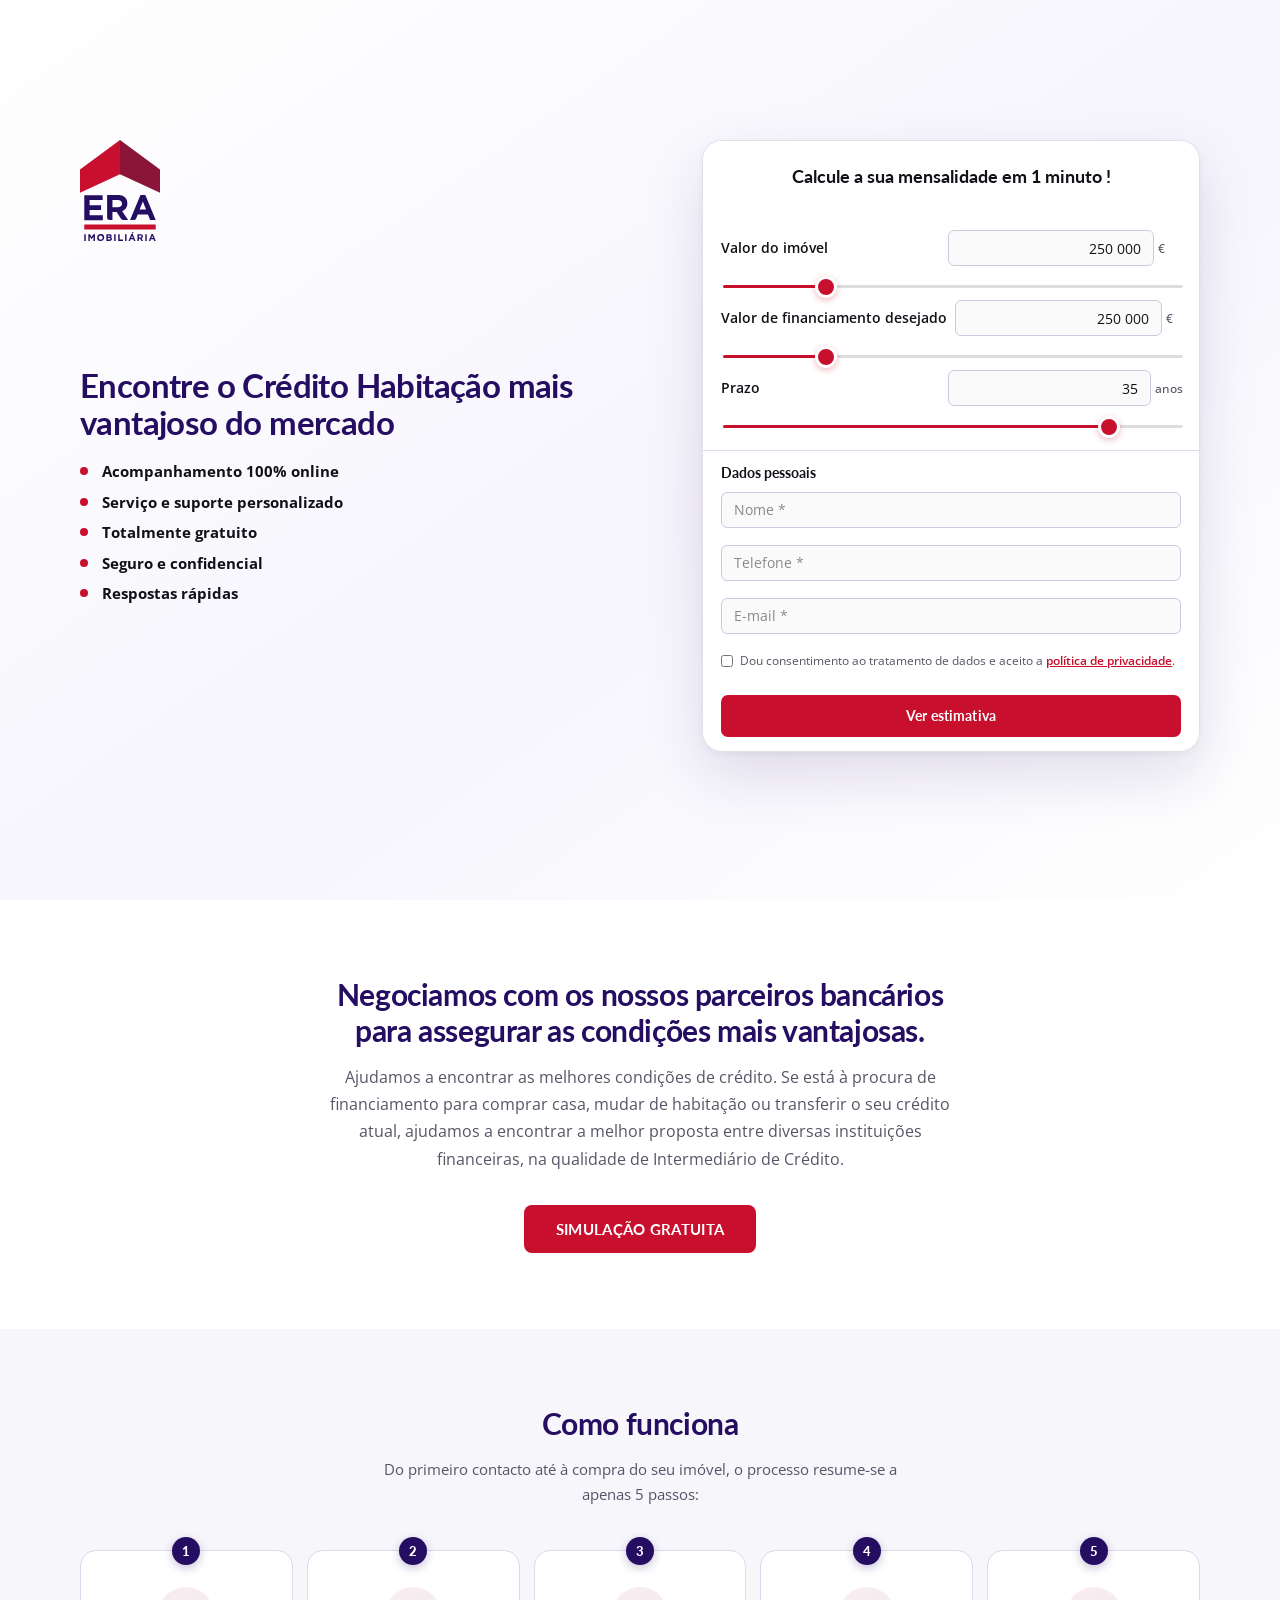
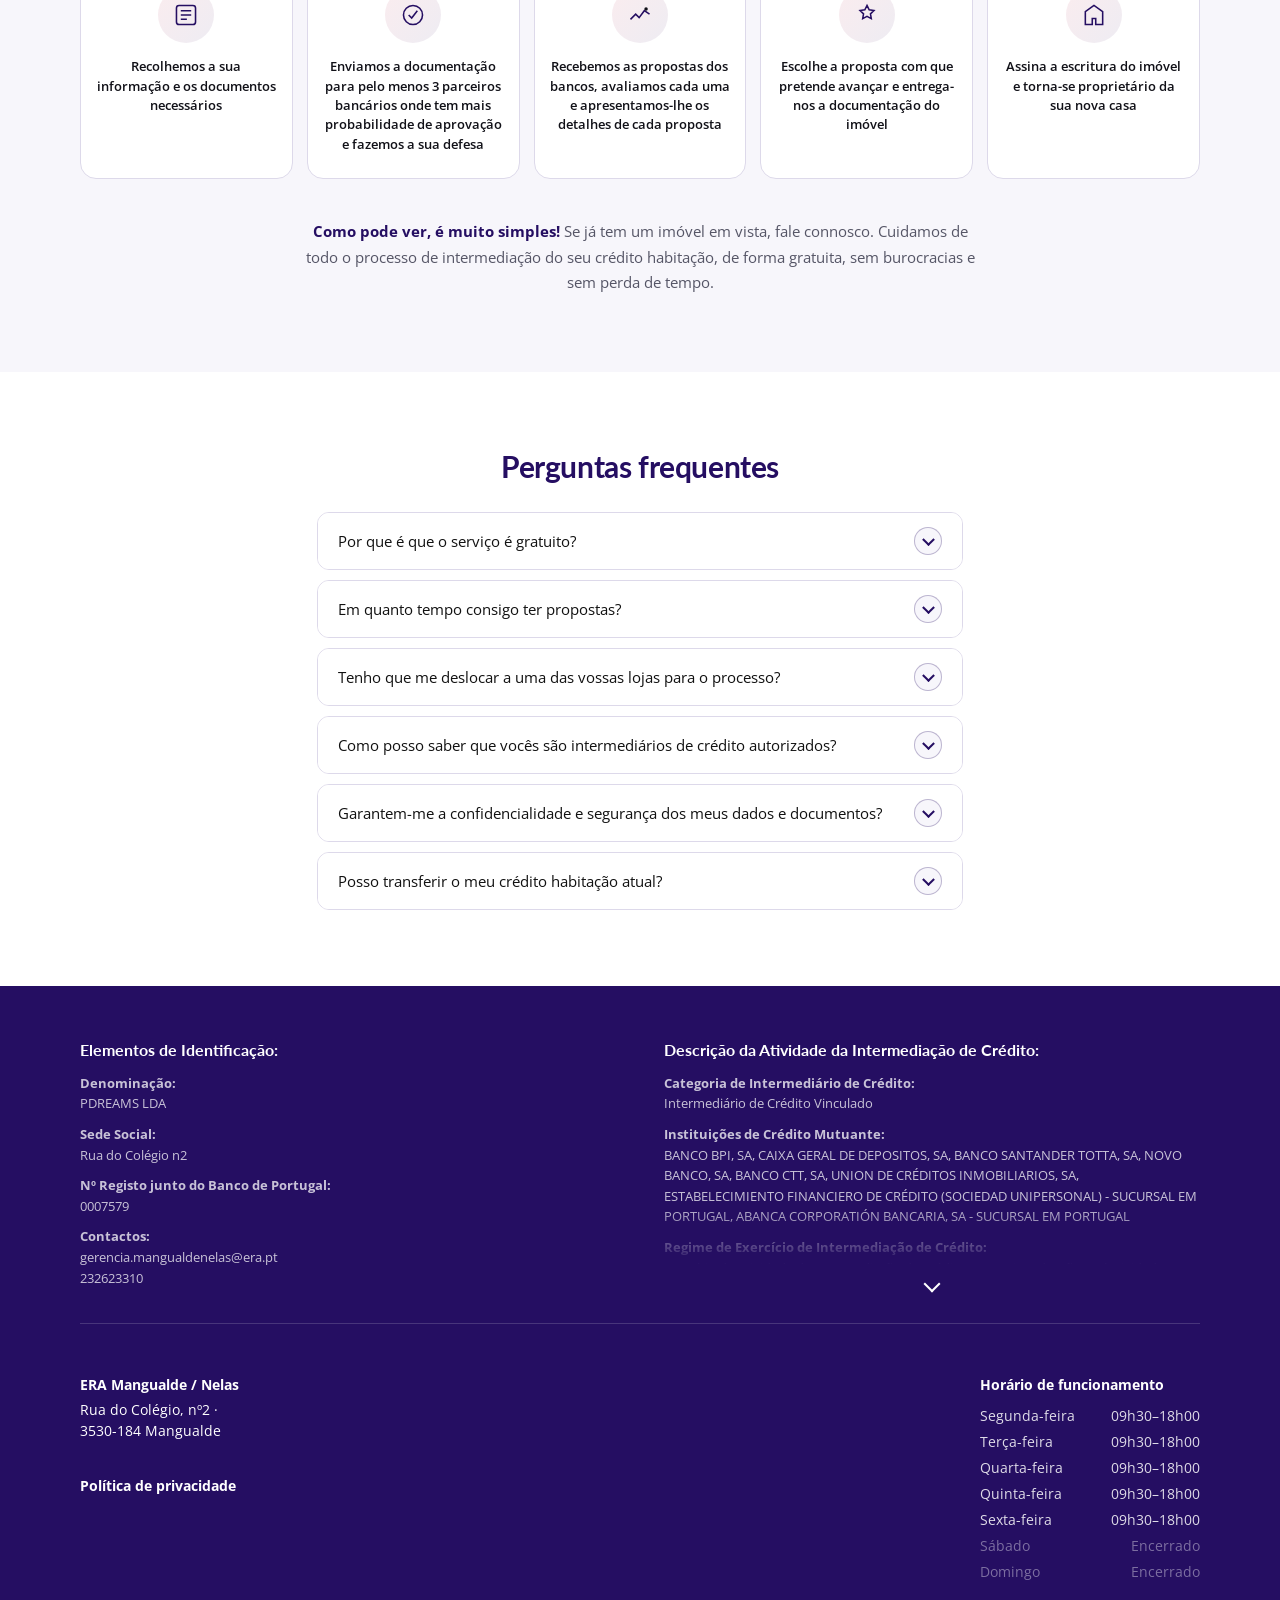
==== commit 8150ee0f: "Revert "a" This reverts commit ff72e90cf0086416c1161ba71af6a06a1ed824dc." ====
--- a/habitacao/index.html
+++ b/habitacao/index.html
@@ -3,10 +3,10 @@
 <head>
   <meta charset="UTF-8" />
   <meta name="viewport" content="width=device-width, initial-scale=1.0" />
-  <title>Crédito Habitação | Maxfinance – Tânia Mendes</title>
-  <meta name="description" content="Encontre o Crédito Habitação mais vantajoso do mercado com a Maxfinance – Tânia Mendes. Serviço gratuito, intermediário certificado. Receba as melhores propostas em 24 horas." />
+  <title>Crédito Habitação | ERA Mangualde / Nelas</title>
+  <meta name="description" content="Encontre o Crédito Habitação mais vantajoso do mercado com a ERA Mangualde. Serviço gratuito, intermediário certificado. Receba as melhores propostas em 24 horas." />
   <meta name="robots" content="index, follow" />
-  <meta property="og:title" content="Crédito Habitação | Maxfinance – Tânia Mendes" />
+  <meta property="og:title" content="Crédito Habitação | ERA Mangualde / Nelas" />
   <meta property="og:description" content="Encontre o Crédito Habitação mais vantajoso do mercado. Serviço gratuito, 100% online, intermediário certificado pelo Banco de Portugal." />
   <meta property="og:type" content="website" />
   <link rel="icon" type="image/svg+xml" href="logo.svg" />
@@ -20,22 +20,22 @@
   new Date().getTime(),event:'gtm.js'});var f=d.getElementsByTagName(s)[0],
   j=d.createElement(s),dl=l!='dataLayer'?'&l='+l:'';j.async=true;j.src=
   'https://www.googletagmanager.com/gtm.js?id='+i+dl;f.parentNode.insertBefore(j,f);
-  })(window,document,'script','dataLayer','GTM-TKHTFX28');</script>
+  })(window,document,'script','dataLayer','GTM-KTR9FM7G');</script>
   <!-- End Google Tag Manager -->
 
   <!-- Google tag (gtag.js) -->
-  <script async src="https://www.googletagmanager.com/gtag/js?id=G-TNVKLNK111"></script>
+  <script async src="https://www.googletagmanager.com/gtag/js?id=G-N754GLZDEM"></script>
   <script>
     window.dataLayer = window.dataLayer || [];
     function gtag(){dataLayer.push(arguments);}
     gtag('js', new Date());
-    gtag('config', 'G-TNVKLNK111');
+    gtag('config', 'G-N754GLZDEM');
   </script>
 </head>
 <body>
 
   <!-- Google Tag Manager (noscript) -->
-  <noscript><iframe src="https://www.googletagmanager.com/ns.html?id=GTM-TKHTFX28"
+  <noscript><iframe src="https://www.googletagmanager.com/ns.html?id=GTM-KTR9FM7G"
   height="0" width="0" style="display:none;visibility:hidden"></iframe></noscript>
   <!-- End Google Tag Manager (noscript) -->
 
@@ -48,8 +48,8 @@
 
         <!-- LEFT: content -->
         <div class="hero-content">
-          <a href="index.html" class="logo-link" aria-label="Maxfinance – Tânia Mendes">
-            <img src="logo.svg" alt="Maxfinance – Tânia Mendes" class="hero-logo" />
+          <a href="index.html" class="logo-link" aria-label="ERA Mangualde">
+            <img src="logo.svg" alt="ERA Mangualde" class="hero-logo" />
           </a>
 
           <h1>Encontre o <b>Crédito Habitação</b> mais vantajoso do mercado</h1>
@@ -68,251 +68,62 @@
         <!-- RIGHT: form -->
         <div class="form-card" id="formulario">
 
-          <!-- Wizard progress -->
-          <div class="wizard-head">
-            <h2 class="wizard-title">Calcule a sua mensalidade em <span class="wizard-title-break">1 minuto!</span></h2>
-            <div class="wizard-progress">
-              <div class="wizard-progress-bar"><div class="wizard-progress-fill" id="wizardProgressFill"></div></div>
-              <div class="wizard-step-label">Passo <span id="wizardStepNum">1</span> de 6</div>
-            </div>
-          </div>
-
-          <form name="maxfinancetaniacredito" method="POST" data-netlify="true" action="send.html" id="leadForm" novalidate autocomplete="off">
-            <input type="hidden" name="form-name" value="maxfinancetaniacredito" />
-            <input type="hidden" name="valor_financiar" id="hidden_valor_financiar" value="250000" />
-            <input type="hidden" name="prazo" id="hidden_prazo" value="35" />
-            <input type="hidden" name="gclid" id="hidden_gclid" value="" />
-            <input type="hidden" name="fbclid" id="hidden_fbclid" value="" />
-            <input type="hidden" name="lead_score" id="hidden_lead_score" value="" />
-            <input type="hidden" name="qualificacao" id="hidden_qualificacao" value="" />
-
-            <!-- PASSO 1 -->
-            <div class="wizard-step active" data-step="1">
-              <h2 class="wizard-q">Qual é o objetivo do seu crédito?</h2>
-              <div class="option-grid form-group">
-                <label class="option-card">
-                  <input type="radio" name="objetivo" value="1ª habitação" required />
-                  <span class="option-icon"><svg viewBox="0 0 24 24" fill="none" stroke="currentColor" stroke-width="1.8" stroke-linecap="round" stroke-linejoin="round"><path d="M3 11.5L12 4l9 7.5"/><path d="M5.5 10v9a1 1 0 001 1H9v-5.5a1 1 0 011-1h4a1 1 0 011 1V20h2.5a1 1 0 001-1v-9"/></svg></span>
-                  <span class="option-text"><span class="option-title">1ª habitação</span><span class="option-sub">própria e permanente</span></span>
-                </label>
-                <label class="option-card">
-                  <input type="radio" name="objetivo" value="2ª habitação" required />
-                  <span class="option-icon"><svg viewBox="0 0 24 24" fill="none" stroke="currentColor" stroke-width="1.8" stroke-linecap="round" stroke-linejoin="round"><path d="M3 11.5L12 4l9 7.5"/><path d="M5.5 10v9a1 1 0 001 1H9v-5.5a1 1 0 011-1h1"/><circle cx="17" cy="16" r="2.2"/><path d="M18.6 17.6L21 20M17 13.8V10"/></svg></span>
-                  <span class="option-text"><span class="option-title">2ª habitação</span><span class="option-sub">casa secundária</span></span>
-                </label>
-                <label class="option-card">
-                  <input type="radio" name="objetivo" value="Transferência" required />
-                  <span class="option-icon"><svg viewBox="0 0 24 24" fill="none" stroke="currentColor" stroke-width="1.8" stroke-linecap="round" stroke-linejoin="round"><path d="M4 7h13l-3-3M20 17H7l3 3"/></svg></span>
-                  <span class="option-text"><span class="option-title">Transferência</span><span class="option-sub">mudar de banco</span></span>
-                </label>
-                <label class="option-card">
-                  <input type="radio" name="objetivo" value="Investimento" required />
-                  <span class="option-icon"><svg viewBox="0 0 24 24" fill="none" stroke="currentColor" stroke-width="1.8" stroke-linecap="round" stroke-linejoin="round"><path d="M4 19h16"/><path d="M4 15l5-5 4 4 7-7"/><path d="M15 7h5v5"/></svg></span>
-                  <span class="option-text"><span class="option-title">Investimento</span><span class="option-sub">arrendamento</span></span>
-                </label>
-              </div>
-            </div>
-
-            <!-- PASSO 2 -->
-            <div class="wizard-step" data-step="2">
-
-              <div class="wizard-variant active" data-variant="padrao">
-                <h2 class="wizard-q">Em que fase está o seu imóvel?</h2>
-                <div class="option-grid option-grid--1col form-group">
-                  <label class="option-card">
-                    <input type="radio" name="fase_imovel" value="Já tenho imóvel escolhido (CPCV assinado)" data-weight="3" required />
-                    <span class="option-icon"><svg viewBox="0 0 24 24" fill="none" stroke="currentColor" stroke-width="1.8" stroke-linecap="round" stroke-linejoin="round"><path d="M4 18c2-3 3-4.5 4-4.5s1 2 2.3 2S12 13 13.5 13s1.2 3 2.6 3 2-2 3.9-2"/><path d="M14 5l4.5 4.5L21 7 16.5 2.5 14 5z"/><path d="M12.5 6.5L4 15v3h3l8.5-8.5"/></svg></span>
-                    <span class="option-text"><span class="option-title">Já tenho imóvel escolhido (CPCV assinado)</span></span>
-                  </label>
-                  <label class="option-card">
-                    <input type="radio" name="fase_imovel" value="Estou a visitar imóveis (em negociação)" data-weight="2" required />
-                    <span class="option-icon"><svg viewBox="0 0 24 24" fill="none" stroke="currentColor" stroke-width="1.8" stroke-linecap="round" stroke-linejoin="round"><circle cx="10.5" cy="10.5" r="6.5"/><path d="M20 20l-4.8-4.8"/></svg></span>
-                    <span class="option-text"><span class="option-title">Estou a visitar imóveis (em negociação)</span></span>
-                  </label>
-                  <label class="option-card">
-                    <input type="radio" name="fase_imovel" value="Ainda a pesquisar, sem imóvel definido" data-weight="1" required />
-                    <span class="option-icon"><svg viewBox="0 0 24 24" fill="none" stroke="currentColor" stroke-width="1.8" stroke-linecap="round" stroke-linejoin="round"><circle cx="12" cy="12" r="9"/><path d="M15 9l-2 6-4 2 2-6z"/></svg></span>
-                    <span class="option-text"><span class="option-title">Ainda a pesquisar, sem imóvel definido</span></span>
-                  </label>
-                  <label class="option-card">
-                    <input type="radio" name="fase_imovel" value="Só quero mais informações" data-weight="0" required />
-                    <span class="option-icon"><svg viewBox="0 0 24 24" fill="none" stroke="currentColor" stroke-width="1.8" stroke-linecap="round" stroke-linejoin="round"><path d="M4 5.5h16v10.5H9l-4 3.5v-3.5H4z"/><path d="M8 9.5h8M8 12.5h5"/></svg></span>
-                    <span class="option-text"><span class="option-title">Só quero mais informações</span></span>
-                  </label>
+          <!-- Simulator -->
+          <div class="simulator-block">
+            <h2>Calcule a sua mensalidade em <span class="wizard-title-break">1 minuto !</span></h2>
+
+            <div class="slider-group">
+              <div class="slider-header">
+                <label for="valor_imovel">Valor do imóvel</label>
+                <div class="slider-val-wrap">
+                  <input type="text" id="valor_imovel_display" class="slider-value-input" value="250 000" inputmode="numeric" />
+                  <span class="slider-currency">€</span>
                 </div>
               </div>
-
-              <div class="wizard-variant" data-variant="transferencia" hidden>
-                <h2 class="wizard-q">Qual é o motivo da transferência?</h2>
-                <div class="option-grid option-grid--1col form-group">
-                  <label class="option-card">
-                    <input type="radio" name="motivo_transferencia" value="Quero reduzir a prestação mensal" data-weight="3" />
-                    <span class="option-icon"><svg viewBox="0 0 24 24" fill="none" stroke="currentColor" stroke-width="1.8" stroke-linecap="round" stroke-linejoin="round"><path d="M4 19h16"/><path d="M4 15l5-5 4 4 7-7"/><path d="M15 7h5v5"/></svg></span>
-                    <span class="option-text"><span class="option-title">Quero reduzir a prestação mensal</span></span>
-                  </label>
-                  <label class="option-card">
-                    <input type="radio" name="motivo_transferencia" value="Quero mudar para taxa fixa" data-weight="2" />
-                    <span class="option-icon"><svg viewBox="0 0 24 24" fill="none" stroke="currentColor" stroke-width="1.8" stroke-linecap="round" stroke-linejoin="round"><path d="M6 3h8l4 4v14H6z"/><path d="M14 3v4h4M9 12h6M9 15.5h6"/></svg></span>
-                    <span class="option-text"><span class="option-title">Quero mudar para taxa fixa</span></span>
-                  </label>
-                  <label class="option-card">
-                    <input type="radio" name="motivo_transferencia" value="Estou insatisfeito(a) com o banco atual" data-weight="2" />
-                    <span class="option-icon"><svg viewBox="0 0 24 24" fill="none" stroke="currentColor" stroke-width="1.8" stroke-linecap="round" stroke-linejoin="round"><path d="M12 3.5L21.5 20h-19z"/><path d="M12 9.5v4.2"/><circle cx="12" cy="16.8" r="0.15" fill="currentColor" stroke="currentColor"/></svg></span>
-                    <span class="option-text"><span class="option-title">Estou insatisfeito(a) com o banco atual</span></span>
-                  </label>
-                  <label class="option-card">
-                    <input type="radio" name="motivo_transferencia" value="Só quero comparar, sem urgência" data-weight="0" />
-                    <span class="option-icon"><svg viewBox="0 0 24 24" fill="none" stroke="currentColor" stroke-width="1.8" stroke-linecap="round" stroke-linejoin="round"><path d="M4 5.5h16v10.5H9l-4 3.5v-3.5H4z"/><path d="M8 9.5h8M8 12.5h5"/></svg></span>
-                    <span class="option-text"><span class="option-title">Só quero comparar, sem urgência</span></span>
-                  </label>
+              <input type="range" id="valor_imovel" min="50000" max="1000000" step="5000" value="250000" class="era-slider" />
+            </div>
+
+            <div class="slider-group">
+              <div class="slider-header">
+                <label for="valor_financiar">Valor de financiamento desejado</label>
+                <div class="slider-val-wrap">
+                  <input type="text" id="valor_financiar_display" class="slider-value-input" value="250 000" inputmode="numeric" />
+                  <span class="slider-currency">€</span>
                 </div>
               </div>
-
-            </div>
-
-            <!-- PASSO 3 -->
-            <div class="wizard-step" data-step="3">
-              <h2 class="wizard-q" id="step3Title">Calcule a sua mensalidade estimada</h2>
-              <div class="simulator-block">
-
-                <div class="form-group">
-                  <label class="field-label" for="titulares">Nº de titulares *</label>
-                  <select id="titulares" name="titulares" required>
-                    <option value="" disabled selected>Selecionar</option>
-                    <option value="1">1 titular</option>
-                    <option value="2">2 titulares</option>
-                  </select>
-                  <small class="error-message"></small>
+              <input type="range" id="valor_financiar" min="50000" max="1000000" step="5000" value="250000" class="era-slider" />
+            </div>
+
+            <div class="slider-group">
+              <div class="slider-header">
+                <label for="prazo">Prazo</label>
+                <div class="slider-val-wrap">
+                  <input type="text" id="prazo_display" class="slider-value-input" value="35" inputmode="numeric" />
+                  <span class="slider-currency">anos</span>
                 </div>
-
-                <div class="slider-group">
-                  <div class="slider-header">
-                    <label for="valor_financiar" id="labelValorFinanciar">Valor de financiamento desejado</label>
-                    <div class="slider-val-wrap">
-                      <input type="text" id="valor_financiar_display" class="slider-value-input" value="250 000" inputmode="numeric" />
-                      <span class="slider-currency">€</span>
-                    </div>
-                  </div>
-                  <input type="range" id="valor_financiar" min="50000" max="1000000" step="5000" value="250000" class="mf-slider" />
-                </div>
-
-                <div class="slider-group">
-                  <div class="slider-header">
-                    <label for="prazo" id="labelPrazo">Prazo</label>
-                    <div class="slider-val-wrap">
-                      <input type="text" id="prazo_display" class="slider-value-input" value="35" inputmode="numeric" />
-                      <span class="slider-currency">anos</span>
-                    </div>
-                  </div>
-                  <input type="range" id="prazo" min="5" max="40" step="1" value="35" class="mf-slider" />
-                </div>
-              </div>
-            </div>
-
-            <!-- PASSO 4 -->
-            <div class="wizard-step" data-step="4">
-              <h2 class="wizard-q">Qual é a sua situação profissional?</h2>
-              <div class="option-grid three-col option-grid--compact form-group">
-                <label class="option-card">
-                  <input type="radio" name="situacao_profissional" value="Efetivo" required />
-                  <span class="option-icon"><svg viewBox="0 0 24 24" fill="none" stroke="currentColor" stroke-width="1.8" stroke-linecap="round" stroke-linejoin="round"><rect x="3.5" y="7.5" width="17" height="11" rx="1.5"/><path d="M8.5 7.5V6a2 2 0 012-2h3a2 2 0 012 2v1.5M3.5 12.5h17"/></svg></span>
-                  <span class="option-text"><span class="option-title">Efetivo</span></span>
-                </label>
-                <label class="option-card">
-                  <input type="radio" name="situacao_profissional" value="Contrato a termo certo" required />
-                  <span class="option-icon"><svg viewBox="0 0 24 24" fill="none" stroke="currentColor" stroke-width="1.8" stroke-linecap="round" stroke-linejoin="round"><path d="M6 3h8l4 4v14H6z"/><path d="M14 3v4h4M9 12h6M9 15.5h6"/></svg></span>
-                  <span class="option-text"><span class="option-title">Contrato a termo certo</span></span>
-                </label>
-                <label class="option-card">
-                  <input type="radio" name="situacao_profissional" value="Independente" required />
-                  <span class="option-icon"><svg viewBox="0 0 24 24" fill="none" stroke="currentColor" stroke-width="1.8" stroke-linecap="round" stroke-linejoin="round"><path d="M6 3h12v18l-2.5-1.6L13 21l-2.5-1.6L8 21l-2-1.6z"/><path d="M9 8h6M9 11.5h6"/></svg></span>
-                  <span class="option-text"><span class="option-title">Independente</span></span>
-                </label>
-                <label class="option-card">
-                  <input type="radio" name="situacao_profissional" value="Empresário" required />
-                  <span class="option-icon"><svg viewBox="0 0 24 24" fill="none" stroke="currentColor" stroke-width="1.8" stroke-linecap="round" stroke-linejoin="round"><rect x="5" y="3.5" width="10" height="17"/><path d="M9 7.5h2M13 7.5h0M9 11h2M9 14.5h2M15 10h4v10.5h-4"/></svg></span>
-                  <span class="option-text"><span class="option-title">Empresário</span></span>
-                </label>
-                <label class="option-card">
-                  <input type="radio" name="situacao_profissional" value="Reformado" required />
-                  <span class="option-icon"><svg viewBox="0 0 24 24" fill="none" stroke="currentColor" stroke-width="1.8" stroke-linecap="round" stroke-linejoin="round"><path d="M5 19c8 1 13-4.5 14-14-9 0-13.5 4-14 14z"/><path d="M6 18c3-4 6-7 12-11.5"/></svg></span>
-                  <span class="option-text"><span class="option-title">Reformado</span></span>
-                </label>
-                <label class="option-card">
-                  <input type="radio" name="situacao_profissional" value="Outra situação" required />
-                  <span class="option-icon"><svg viewBox="0 0 24 24" fill="none" stroke="currentColor" stroke-width="1.8" stroke-linecap="round" stroke-linejoin="round"><circle cx="12" cy="12" r="9"/><path d="M9.3 9.3a2.7 2.7 0 015.2 1c0 1.8-2.3 2-2.5 3.7"/><circle cx="12" cy="17" r="0.15" fill="currentColor" stroke="currentColor"/></svg></span>
-                  <span class="option-text"><span class="option-title">Outra situação</span></span>
-                </label>
-              </div>
-
-              <div class="form-group" id="outraSituacaoWrap" hidden>
-                <label class="field-label" for="situacao_outra">Qual é a sua situação? *</label>
-                <input type="text" id="situacao_outra" name="situacao_outra" placeholder="Descreva a situação profissional" />
+              </div>
+              <input type="range" id="prazo" min="5" max="40" step="1" value="35" class="era-slider" />
+            </div>
+          </div>
+
+          <!-- Personal data form -->
+          <div class="dados-block">
+            <h3>Dados pessoais</h3>
+
+            <form name="eramangualdehabitacao" method="POST" data-netlify="true" action="/habitacao/send.html" id="leadForm" novalidate>
+              <input type="hidden" name="form-name" value="eramangualdehabitacao" />
+              <input type="hidden" name="valor_imovel" id="hidden_valor_imovel" value="250000" />
+              <input type="hidden" name="valor_financiar" id="hidden_valor_financiar" value="250000" />
+              <input type="hidden" name="prazo" id="hidden_prazo" value="35" />
+              <input type="hidden" name="gclid" id="hidden_gclid" value="" />
+              <input type="hidden" name="fbclid" id="hidden_fbclid" value="" />
+
+              <div class="form-group">
+                <input type="text" id="nome" name="nome" placeholder="Nome *" required />
                 <small class="error-message"></small>
               </div>
 
-              <div class="titular2-wrap" id="titular2Wrap" hidden>
-                <h4 class="titular2-title">2º titular</h4>
-
-                <div class="form-group">
-                  <label class="field-label" for="situacao_profissional2">Situação profissional do 2º titular *</label>
-                  <select id="situacao_profissional2" name="situacao_profissional2">
-                    <option value="" disabled selected>Selecionar</option>
-                    <option value="Efetivo">Efetivo</option>
-                    <option value="Contrato a termo certo">Contrato a termo certo</option>
-                    <option value="Independente">Independente</option>
-                    <option value="Empresário">Empresário</option>
-                    <option value="Reformado">Reformado</option>
-                    <option value="Outra situação">Outra situação</option>
-                  </select>
-                  <small class="error-message"></small>
-                </div>
-
-                <div class="form-group" id="outraSituacaoWrapT2" hidden>
-                  <label class="field-label" for="situacao_outra2">Qual é a situação do 2º titular? *</label>
-                  <input type="text" id="situacao_outra2" name="situacao_outra2" placeholder="Descreva a situação profissional" />
-                  <small class="error-message"></small>
-                </div>
-              </div>
-            </div>
-
-            <!-- PASSO 5 -->
-            <div class="wizard-step" data-step="5">
-              <h2 class="wizard-q">Quando pretende avançar?</h2>
-              <div class="option-grid option-grid--1col form-group">
-                <label class="option-card">
-                  <input type="radio" name="timing" value="Imediatamente, já tenho tudo pronto" data-weight="3" required />
-                  <span class="option-icon"><svg viewBox="0 0 24 24" fill="none" stroke="currentColor" stroke-width="1.8" stroke-linecap="round" stroke-linejoin="round"><path d="M13 2L4.5 13.5H11L10.5 22 19.5 10H13z"/></svg></span>
-                  <span class="option-text"><span class="option-title">Imediatamente, já tenho tudo pronto</span></span>
-                </label>
-                <label class="option-card">
-                  <input type="radio" name="timing" value="Nos próximos 30 dias" data-weight="2" required />
-                  <span class="option-icon"><svg viewBox="0 0 24 24" fill="none" stroke="currentColor" stroke-width="1.8" stroke-linecap="round" stroke-linejoin="round"><rect x="3.5" y="5" width="17" height="16" rx="2"/><path d="M3.5 9.5h17M8 3v4M16 3v4"/></svg></span>
-                  <span class="option-text"><span class="option-title">Nos próximos 30 dias</span></span>
-                </label>
-                <label class="option-card">
-                  <input type="radio" name="timing" value="Nos próximos 3 meses" data-weight="1" required />
-                  <span class="option-icon"><svg viewBox="0 0 24 24" fill="none" stroke="currentColor" stroke-width="1.8" stroke-linecap="round" stroke-linejoin="round"><rect x="3.5" y="5" width="17" height="16" rx="2"/><path d="M3.5 9.5h17M8 3v4M16 3v4M8 14h8"/></svg></span>
-                  <span class="option-text"><span class="option-title">Nos próximos 3 meses</span></span>
-                </label>
-                <label class="option-card">
-                  <input type="radio" name="timing" value="Ainda estou só a planear" data-weight="0" required />
-                  <span class="option-icon"><svg viewBox="0 0 24 24" fill="none" stroke="currentColor" stroke-width="1.8" stroke-linecap="round" stroke-linejoin="round"><path d="M12 6.5c-1.5-1.3-3.7-2-6.5-2v13c2.8 0 5 .7 6.5 2 1.5-1.3 3.7-2 6.5-2v-13c-2.8 0-5 .7-6.5 2z"/><path d="M12 6.5v13"/></svg></span>
-                  <span class="option-text"><span class="option-title">Ainda estou só a planear</span></span>
-                </label>
-              </div>
-            </div>
-
-            <!-- PASSO 6 -->
-            <div class="wizard-step wizard-step--spacious" data-step="6">
-              <h2 class="wizard-q">Últimos dados para ver a sua estimativa</h2>
-
-              <div class="form-group">
-                <input type="text" id="nome" name="nome" placeholder="Nome completo *" required />
-                <small class="error-message"></small>
-              </div>
-
-              <div class="form-group">
+ <div class="form-group">
                 <input type="tel" id="telefone" name="telefone" placeholder="Telefone *" required />
                 <small class="error-message"></small>
               </div>
@@ -324,18 +135,13 @@
 
               <div class="checkbox-group">
                 <input type="checkbox" id="consentimento" name="consentimento" required />
-                <label for="consentimento">Dou consentimento ao tratamento dos meus dados para efeitos de intermediação de crédito e aceito a <a href="https://www.maxfinance.pt/pt-pt/credito-habitacao" target="_blank" rel="noopener" class="consent-link">política de privacidade</a>.</label>
+                <label for="consentimento">Dou consentimento ao tratamento de dados e aceito a <a href="https://credito.marketing.era.pt/pt/era-mangualdenelas?l=962F4212-9D55-4A50-9E92-208536AF7AD4" target="_blank" rel="noopener" class="consent-link">política de privacidade</a>.</label>
               </div>
               <small class="error-message checkbox-error"></small>
-            </div>
-
-            <!-- Navegação -->
-            <div class="wizard-nav">
-              <button type="button" class="wizard-back-btn" id="wizardBackBtn">Voltar</button>
-              <button type="button" class="wizard-next-btn" id="wizardNextBtn">Seguinte</button>
-              <button type="submit" class="submit-btn" id="wizardSubmitBtn" style="display:none">Ver estimativa</button>
-            </div>
-          </form>
+
+              <button type="submit" class="submit-btn">Ver estimativa</button>
+            </form>
+          </div>
 
         </div>
       </div>
@@ -408,22 +214,6 @@
       </div>
     </section>
 
-    <!-- ===== REDE DE INTERMEDIÁRIOS ===== -->
-    <section class="section network-section" id="rede">
-      <div class="container network-grid">
-        <div class="network-media">
-          <img src="maxfinance-team.jpg" alt="Intermediário de crédito certificado Maxfinance" />
-        </div>
-        <div class="network-text">
-          <h2>Decisões financeiras à medida das suas necessidades</h2>
-          <p>Com o apoio da Tânia Mendes, intermediária de crédito certificada Maxfinance, encontre a melhor solução para os seus créditos, totalmente ajustada à sua realidade financeira.</p>
-          <p>Diga-me como pretende pagar e eu analiso, estruturo e apresento a opção mais adequada para si. A decisão final é sempre sua.</p>
-          <p>Enquanto intermediária de crédito Maxfinance, aconselho, sugiro, acompanho e resolvo, garantindo um processo claro, transparente e focado nas suas necessidades.</p>
-          <a href="#formulario" class="primary-btn">SIMULAÇÃO GRATUITA</a>
-        </div>
-      </div>
-    </section>
-
     <!-- ===== FAQ ===== -->
     <section class="section faq-section" id="faq">
       <div class="container faq-wrap">
@@ -447,7 +237,7 @@
 
           <div class="faq-item">
             <button type="button" class="faq-question">Como posso saber que vocês são intermediários de crédito autorizados?</button>
-            <div class="faq-answer"><p>Porque somos uma entidade registada no Banco de Portugal com o nº 0000177. Pode verificar essa informação diretamente no site do Banco de Portugal.</p></div>
+            <div class="faq-answer"><p>Porque somos uma entidade registada no Banco de Portugal com o nº 0007579. Pode verificar essa informação diretamente no site do Banco de Portugal.</p></div>
           </div>
 
           <div class="faq-item">
@@ -469,19 +259,28 @@
   <footer class="footer" id="info-legal">
     <div class="container footer-grid">
 
-      <div class="legal-two-col legal-two-col--single">
+      <div class="legal-two-col">
+        <div class="legal-col">
+          <h3>Elementos de Identificação:</h3>
+          <p class="legal-text"><strong>Denominação:</strong><br>PDREAMS LDA</p>
+          <p class="legal-text"><strong>Sede Social:</strong><br>Rua do Colégio n2</p>
+          <p class="legal-text"><strong>Nº Registo junto do Banco de Portugal:</strong><br>0007579</p>
+          <p class="legal-text"><strong>Contactos:</strong><br>gerencia.mangualdenelas@era.pt<br>232623310</p>
+        </div>
+
         <div class="legal-col legal-fade-wrap" id="legal-fade-wrap">
           <h3>Descrição da Atividade da Intermediação de Crédito:</h3>
           <div class="legal-fade-content" id="legal-fade-content">
             <p class="legal-text"><strong>Categoria de Intermediário de Crédito:</strong><br>Intermediário de Crédito Vinculado</p>
-            <p class="legal-text"><strong>Instituições de Crédito Mutuante:</strong><br>BANCO CTT, SA, BANCO SANTANDER TOTTA, SA, CAIXA GERAL DE DEPÓSITOS, SA, BANKINTER, SA - SUCURSAL EM PORTUGAL, BANCO BPI, SA, UNION DE CRÉDITOS INMOBILIARIOS, S.A., ESTABLECIMIENTO FINANCIERO DE CRÉDITO (SOCIEDAD UNIPERSONAL) - SUCURSAL EM PORTUGAL, BANCO BIC PORTUGUÊS, SA, NOVO BANCO, SA, ABANCA CORPORACIÓN BANCARIA, SA - SUCURSAL EM PORTUGAL, SICAM - CAIXA CENTRAL E CAIXAS DE CRÉDITO AGRÍCOLA MÚTUO, BBVA, INSTITUIÇÃO FINANCEIRA DE CRÉDITO S.A., NOVO BANCO DOS AÇORES, SA</p>
-            <p class="legal-text"><strong>Serviços de Intermediação de Crédito:</strong><br>A Max Finance - Intermediários de Crédito, Lda. está autorizada pelo Banco de Portugal a prestar os seguintes serviços de intermediação de crédito: Apresentação ou proposta de contratos de crédito a consumidores; Assistência a consumidores, mediante a realização de atos preparatórios ou de outros trabalhos de gestão pré-contratual relativamente a contratos de crédito que não tenham sido por si apresentados ou propostos; Celebração de contratos de crédito com consumidores em nome dos mutuantes; Serviços de consultoria.</p>
-            <p class="legal-text"><strong>Garante da Responsabilidade Civil:</strong><br>Hiscox S.A. – Sucursal em Portugal</p>
-            <p class="legal-text"><strong>Identificação do Contrato de Seguro de Responsabilidade Civil (Crédito Hipotecário):</strong><br>2509029 • Validade 01/04/2026 a 01/04/2027</p>
-            <p class="legal-text"><strong>Receção e Entrega de Valores:</strong><br>A Max Finance - Intermediários de Crédito, Lda. encontra-se impedida de receber ou entregar quaisquer valores relacionados com a formação, a execução e o cumprimento antecipado dos contratos de crédito, Artº 46º nº1 do Dec. Lei nº 81-C/2017. Não estão abrangidos pela proibição a receção de fundos pelos intermediários de crédito, que lhes sejam entregues pelos mutuantes, a título de remuneração pelos serviços prestados (artºs 46º nº2 e 58º, nº1 do Dec. Lei nº 81-C/2017).</p>
+            <p class="legal-text"><strong>Instituições de Crédito Mutuante:</strong><br>BANCO BPI, SA, CAIXA GERAL DE DEPOSITOS, SA, BANCO SANTANDER TOTTA, SA, NOVO BANCO, SA, BANCO CTT, SA, UNION DE CRÉDITOS INMOBILIARIOS, SA, ESTABELECIMIENTO FINANCIERO DE CRÉDITO (SOCIEDAD UNIPERSONAL) - SUCURSAL EM PORTUGAL, ABANCA CORPORATIÓN BANCARIA, SA - SUCURSAL EM PORTUGAL</p>
+            <p class="legal-text"><strong>Regime de Exercício de Intermediação de Crédito:</strong><br>Exercício da Atividade de Intermediação de Crédito em Regime de Não Exclusividade</p>
+            <p class="legal-text"><strong>Serviços de Intermediação de Crédito:</strong><br>A PDREAMS LDA está autorizada pelo Banco de Portugal a prestar os seguintes serviços de intermediação de crédito: Apresentação ou proposta de contratos de crédito a consumidores; Assistência a consumidores, mediante a realização de atos preparatórios ou de outros trabalhos de gestão pré-contratual relativamente a contratos de crédito que não tenham sido por si apresentados ou propostos.</p>
+            <p class="legal-text"><strong>Garante da Responsabilidade Civil:</strong><br>Companhia de Seguros Allianz Portugal, S.A.</p>
+            <p class="legal-text"><strong>Identificação do Contrato de Seguro de Responsabilidade Civil:</strong><br>207071997 • Validade 23/11/2026</p>
+            <p class="legal-text"><strong>Receção e Entrega de Valores:</strong><br>A PDREAMS LDA encontra-se impedida de receber ou entregar quaisquer valores relacionados com a formação, a execução e o cumprimento antecipado dos contratos de crédito, Artº 46º nº1 do Dec. Lei nº 81-C/2017. Não estão abrangidos pela proibição a receção de fundos pelos intermediários de crédito, que lhes sejam entregues pelos mutuantes, a título de remuneração pelos serviços prestados (artºs 46º nº2 e 58º, nº1 do Dec. Lei nº 81-C/2017).</p>
             <p class="legal-text"><strong>Autoridade Supervisora da Atividade de Intermediação de Crédito:</strong><br>Banco de Portugal</p>
-            <p class="legal-text">A informação relativa aos intermediários de crédito registados junto do Banco de Portugal pode ser consultada em: <a href="https://www.bportugal.pt/intermediariocreditofar/max-finance-intermediarios-de-credito-lda">https://www.bportugal.pt/intermediariocreditofar/max-finance-intermediarios-de-credito-lda</a></p>
-            <p class="legal-text"><strong>Entidades RAL (Centros de Arbitragem):</strong><br>Livro de Reclamações Eletrónico: www.livroreclamacoes.pt · CACCL – Centro de Arbitragem de Conflitos de Consumo de Lisboa · CAUAL – Centro de Arbitragem da Universidade Autónoma de Lisboa</p>
+            <p class="legal-text">A informação relativa aos intermediários de crédito registados junto do Banco de Portugal pode ser consultada em: <a href="https://www.bportugal.pt/intermediariocreditofar/pdreams-lda">https://www.bportugal.pt/intermediariocreditofar/pdreams-lda</a></p>
+            <p class="legal-text"><strong>Entidades RAL (Centros de Arbitragem):</strong><br>Centro Nacional de Informação e Arbitragem de Conflitos de Consumo (CNIACC), Centro de Informação de Consumo e Arbitragem do Porto (CICAP)</p>
           </div>
           <button type="button" class="legal-fade-toggle" id="legal-fade-toggle" aria-expanded="false" aria-controls="legal-fade-content">
             <span class="legal-fade-chevron"></span>
@@ -492,18 +291,9 @@
       <div class="footer-bottom">
         <div class="footer-bottom-inner">
           <div class="footer-contact">
-            <p><strong>Maxfinance – Tânia Mendes</strong></p>
-            <div class="footer-contact-links">
-              <a href="tel:+351915394919" class="footer-contact-link">
-                <span class="footer-contact-icon"><svg viewBox="0 0 24 24" fill="none" stroke="currentColor" stroke-width="1.8" stroke-linecap="round" stroke-linejoin="round"><path d="M6.6 10.8c1.4 2.8 3.8 5.2 6.6 6.6l2.2-2.2c.3-.3.7-.4 1-.2 1.1.4 2.3.6 3.5.6.6 0 1 .4 1 1V20c0 .6-.4 1-1 1C10.8 21 3 13.2 3 3.9c0-.6.4-1 1-1h3.4c.6 0 1 .4 1 1 0 1.2.2 2.4.6 3.5.1.4 0 .8-.2 1L6.6 10.8z"/></svg></span>
-                <span>915 394 919</span>
-              </a>
-              <a href="mailto:taniasmendes@maxfinance.pt" class="footer-contact-link">
-                <span class="footer-contact-icon"><svg viewBox="0 0 24 24" fill="none" stroke="currentColor" stroke-width="1.8" stroke-linecap="round" stroke-linejoin="round"><rect x="3" y="5" width="18" height="14" rx="2"/><path d="M3 7l9 6 9-6"/></svg></span>
-                <span>taniasmendes@maxfinance.pt</span>
-              </a>
-            </div>
-            <p class="footer-policy"><a href="https://www.maxfinance.pt/pt-pt/credito-habitacao" style="text-decoration:none">Política de privacidade</a></p>
+            <p><strong>ERA Mangualde / Nelas</strong></p>
+            <p>Rua do Colégio, nº2 · <br>3530-184 Mangualde</p>
+            <p class="footer-policy"><a href="https://credito.marketing.era.pt/pt/era-mangualdenelas?l=962F4212-9D55-4A50-9E92-208536AF7AD4" style="text-decoration:none">Política de privacidade</a></p>
           </div>
           <div class="footer-hours">
             <p class="footer-hours-title">Horário de funcionamento</p>
@@ -536,7 +326,7 @@
       var val = parseFloat(slider.value);
       var pct = ((val - min) / (max - min)) * 100;
       slider.style.background =
-        'linear-gradient(to right, #10B5EA 0%, #10B5EA ' + pct + '%, #ddd ' + pct + '%, #ddd 100%)';
+        'linear-gradient(to right, #C8102E 0%, #C8102E ' + pct + '%, #ddd ' + pct + '%, #ddd 100%)';
     }
     function initSlider(sliderId, displayId, hiddenId) {
       var slider = document.getElementById(sliderId);
@@ -599,9 +389,57 @@
         if (e.key === 'Enter') { e.preventDefault(); display.blur(); }
       });
     }
+    initSlider('valor_imovel', 'valor_imovel_display', 'hidden_valor_imovel');
     initSlider('valor_financiar', 'valor_financiar_display', 'hidden_valor_financiar');
     initSlider('prazo', 'prazo_display', 'hidden_prazo');
 
+    // O valor a financiar nunca pode ultrapassar o valor do imóvel
+    // (mantém o "max" fixo em 1 000 000 nos dois sliders para a escala/posição
+    // visual continuar comparável entre eles; só o valor é limitado)
+    (function () {
+      var imovelSlider = document.getElementById('valor_imovel');
+      var imovelDisplay = document.getElementById('valor_imovel_display');
+      var financiarSlider = document.getElementById('valor_financiar');
+      var financiarDisplay = document.getElementById('valor_financiar_display');
+      var financiarHidden = document.getElementById('hidden_valor_financiar');
+      if (!imovelSlider || !financiarSlider) return;
+
+      function setFinanciar(valor) {
+        financiarSlider.value = valor;
+        financiarDisplay.value = formatNum(valor);
+        if (financiarHidden) financiarHidden.value = valor;
+        updateSliderFill(financiarSlider);
+      }
+
+      function clampFinanciarToImovel() {
+        var tetoImovel = parseFloat(imovelSlider.value);
+        if (parseFloat(financiarSlider.value) > tetoImovel) {
+          setFinanciar(tetoImovel);
+        }
+      }
+
+      // Se o valor do imóvel descer abaixo do financiamento atual, reduz o financiamento
+      imovelSlider.addEventListener('input', clampFinanciarToImovel);
+      imovelDisplay.addEventListener('input', clampFinanciarToImovel);
+      imovelDisplay.addEventListener('blur', clampFinanciarToImovel);
+
+      // Impede arrastar o próprio slider de financiamento acima do valor do imóvel
+      financiarSlider.addEventListener('input', function () {
+        var tetoImovel = parseFloat(imovelSlider.value);
+        if (parseFloat(financiarSlider.value) > tetoImovel) {
+          setFinanciar(tetoImovel);
+        }
+      });
+      financiarDisplay.addEventListener('blur', function () {
+        var tetoImovel = parseFloat(imovelSlider.value);
+        if (parseFloat(financiarSlider.value) > tetoImovel) {
+          setFinanciar(tetoImovel);
+        }
+      });
+
+      // Validação inicial
+      clampFinanciarToImovel();
+    })();
   </script>
 
   <!-- GCLID / FBCLID Capture -->
@@ -634,257 +472,5 @@
     })();
   </script>
 
-  <!-- Wizard multistep logic -->
-  <script>
-    (function () {
-      var form = document.getElementById('leadForm');
-      if (!form) return;
-
-      var steps = Array.prototype.slice.call(form.querySelectorAll('.wizard-step'));
-      var totalSteps = steps.length;
-      var current = 1;
-
-      var progressFill = document.getElementById('wizardProgressFill');
-      var stepNumEl = document.getElementById('wizardStepNum');
-      var backBtn = document.getElementById('wizardBackBtn');
-      var nextBtn = document.getElementById('wizardNextBtn');
-      var submitBtn = document.getElementById('wizardSubmitBtn');
-
-      // --- 2º titular toggle (passo 4) ---
-      var titularesSelect = document.getElementById('titulares');
-      var titular2Wrap = document.getElementById('titular2Wrap');
-      var situacao2Select = document.getElementById('situacao_profissional2');
-
-      function toggleTitular2() {
-        var isDois = titularesSelect && titularesSelect.value === '2';
-        if (!titular2Wrap) return;
-        titular2Wrap.hidden = !isDois;
-        if (situacao2Select) situacao2Select.required = !!isDois;
-        if (!isDois && outraWrapT2) {
-          outraWrapT2.hidden = true;
-          if (outraInputT2) { outraInputT2.required = false; outraInputT2.value = ''; }
-        }
-      }
-      if (titularesSelect) titularesSelect.addEventListener('change', toggleTitular2);
-
-      // --- "Outra situação" profissional: pede para descrever (1º e 2º titular) ---
-      var outraWrap = document.getElementById('outraSituacaoWrap');
-      var outraInput = document.getElementById('situacao_outra');
-      function toggleOutraSituacao() {
-        var checked = form.querySelector('input[name="situacao_profissional"]:checked');
-        var show = checked && checked.value === 'Outra situação';
-        if (!outraWrap) return;
-        outraWrap.hidden = !show;
-        if (outraInput) {
-          outraInput.required = !!show;
-          if (!show) outraInput.value = '';
-        }
-      }
-      form.querySelectorAll('input[name="situacao_profissional"]').forEach(function (r) {
-        r.addEventListener('change', toggleOutraSituacao);
-      });
-
-      var outraWrapT2 = document.getElementById('outraSituacaoWrapT2');
-      var outraInputT2 = document.getElementById('situacao_outra2');
-      function toggleOutraSituacaoT2() {
-        var show = situacao2Select && situacao2Select.value === 'Outra situação';
-        if (!outraWrapT2) return;
-        outraWrapT2.hidden = !show;
-        if (outraInputT2) {
-          outraInputT2.required = !!show;
-          if (!show) outraInputT2.value = '';
-        }
-      }
-      if (situacao2Select) situacao2Select.addEventListener('change', toggleOutraSituacaoT2);
-
-      // --- Adapta o passo 2 consoante o objetivo escolhido no passo 1 ---
-      var objetivoRadios = form.querySelectorAll('input[name="objetivo"]');
-      var step2Variants = form.querySelectorAll('.wizard-variant');
-
-      function setVariantRequired(variantEl, isRequired) {
-        variantEl.querySelectorAll('input[type="radio"]').forEach(function (r) {
-          r.required = isRequired;
-          if (!isRequired) r.checked = false;
-        });
-      }
-
-      // --- Adapta o passo 3 (simulador) quando o objetivo é "Transferência":
-      // não faz sentido perguntar o valor do imóvel, só o capital em dívida ---
-      var step3Title = document.getElementById('step3Title');
-      var labelValorFinanciar = document.getElementById('labelValorFinanciar');
-      var labelPrazo = document.getElementById('labelPrazo');
-
-      function updateStep3Branch(isTransferencia) {
-        if (labelValorFinanciar) labelValorFinanciar.textContent = isTransferencia ? 'Capital em dívida atual' : 'Valor de financiamento desejado';
-        if (labelPrazo) labelPrazo.textContent = isTransferencia ? 'Prazo restante do crédito' : 'Prazo';
-        if (step3Title) step3Title.textContent = isTransferencia ? 'Indique o capital em dívida atual' : 'Calcule a sua mensalidade estimada';
-      }
-
-      function updateStep2Variant() {
-        var checked = form.querySelector('input[name="objetivo"]:checked');
-        var isTransferencia = checked && checked.value === 'Transferência';
-        step2Variants.forEach(function (variantEl) {
-          var name = variantEl.getAttribute('data-variant');
-          var shouldShow = isTransferencia ? name === 'transferencia' : name === 'padrao';
-          variantEl.hidden = !shouldShow;
-          variantEl.classList.toggle('active', shouldShow);
-          setVariantRequired(variantEl, shouldShow);
-        });
-        updateStep3Branch(isTransferencia);
-      }
-      objetivoRadios.forEach(function (r) {
-        r.addEventListener('change', updateStep2Variant);
-      });
-
-      function fieldGroupError(input, message) {
-        var group = input.closest('.form-group') || input.closest('.option-grid') || input.closest('.option-list') || input.closest('.toggle-group');
-        if (!group) return;
-        group.classList.add('error');
-        var msg = group.querySelector('.error-message');
-        if (msg) msg.textContent = message;
-      }
-      function clearGroupError(input) {
-        var group = input.closest('.form-group') || input.closest('.option-grid') || input.closest('.option-list') || input.closest('.toggle-group');
-        if (!group) return;
-        group.classList.remove('error');
-        var msg = group.querySelector('.error-message');
-        if (msg) msg.textContent = '';
-      }
-
-      function isValidEmail(value) {
-        return /^[^\s@]+@[^\s@]+\.[^\s@]+$/.test(value);
-      }
-
-      function validateStep(stepEl) {
-        var valid = true;
-        var handledRadioNames = {};
-
-        var requiredFields = stepEl.querySelectorAll('input[required], select[required]');
-        requiredFields.forEach(function (field) {
-          if (field.type === 'radio') {
-            if (handledRadioNames[field.name]) return;
-            handledRadioNames[field.name] = true;
-            var group = form.querySelectorAll('input[name="' + field.name + '"]');
-            var checked = Array.prototype.some.call(group, function (g) { return g.checked; });
-            if (!checked) {
-              fieldGroupError(field, 'Selecione uma opção.');
-              valid = false;
-            } else {
-              clearGroupError(field);
-            }
-            return;
-          }
-
-          if (field.type === 'checkbox') {
-            if (!field.checked) {
-              fieldGroupError(field, 'Este consentimento é obrigatório.');
-              valid = false;
-            } else {
-              clearGroupError(field);
-            }
-            return;
-          }
-
-          if (!field.value || !field.value.trim()) {
-            fieldGroupError(field, 'Campo obrigatório.');
-            valid = false;
-          } else if (field.type === 'email' && !isValidEmail(field.value.trim())) {
-            fieldGroupError(field, 'Insira um email válido.');
-            valid = false;
-          } else if (field.type === 'tel' && field.value.replace(/\D/g, '').length < 9) {
-            fieldGroupError(field, 'Insira um telefone válido.');
-            valid = false;
-          } else {
-            clearGroupError(field);
-          }
-        });
-
-        return valid;
-      }
-
-      function showStep(n) {
-        steps.forEach(function (s) {
-          s.classList.toggle('active', parseInt(s.getAttribute('data-step'), 10) === n);
-        });
-        if (progressFill) progressFill.style.width = (n / totalSteps * 100) + '%';
-        if (stepNumEl) stepNumEl.textContent = n;
-        if (backBtn) backBtn.hidden = n === 1;
-        if (nextBtn) nextBtn.style.display = n === totalSteps ? 'none' : '';
-        if (submitBtn) submitBtn.style.display = n === totalSteps ? '' : 'none';
-
-        var stepEl = steps[n - 1];
-        if (stepEl) {
-          var firstInput = stepEl.querySelector('input:not([type=hidden]), select');
-          if (firstInput && window.innerWidth > 640) {
-            try { firstInput.focus({ preventScroll: true }); } catch (e) {}
-          }
-        }
-        var card = document.getElementById('formulario');
-        if (card) card.scrollIntoView({ behavior: 'smooth', block: 'nearest' });
-      }
-
-      function goNext() {
-        var stepEl = steps[current - 1];
-        if (!validateStep(stepEl)) {
-          var firstError = stepEl.querySelector('.error, .form-group.error');
-          if (firstError) firstError.scrollIntoView({ behavior: 'smooth', block: 'center' });
-          return;
-        }
-        if (current < totalSteps) {
-          current++;
-          showStep(current);
-        }
-      }
-
-      function goBack() {
-        if (current > 1) {
-          current--;
-          showStep(current);
-        }
-      }
-
-      if (nextBtn) nextBtn.addEventListener('click', goNext);
-      if (backBtn) backBtn.addEventListener('click', goBack);
-
-      // Auto-avança em passos de escolha única (cards / linhas), exceto quando
-      // o clique cai num toggle Sim/Não isolado (mantém consistência de UX)
-      var autoAdvanceSteps = [1, 2, 5];
-      autoAdvanceSteps.forEach(function (n) {
-        var stepEl = steps[n - 1];
-        if (!stepEl) return;
-        var radios = stepEl.querySelectorAll('input[type="radio"]');
-        radios.forEach(function (r) {
-          r.addEventListener('change', function () {
-            setTimeout(goNext, 220);
-          });
-        });
-      });
-
-      // Impede submissão com Enter fora do último passo
-      form.addEventListener('keydown', function (e) {
-        if (e.key === 'Enter' && current !== totalSteps) {
-          e.preventDefault();
-        }
-      });
-
-      // Validação final ao submeter
-      form.addEventListener('submit', function (event) {
-        var stepEl = steps[totalSteps - 1];
-        if (!validateStep(stepEl)) {
-          event.preventDefault();
-          return;
-        }
-        if (submitBtn) {
-          submitBtn.disabled = true;
-          submitBtn.textContent = 'A enviar...';
-        }
-      });
-
-      toggleTitular2();
-      updateStep2Variant();
-      showStep(current);
-    })();
-  </script>
-
 </body>
 </html>
--- a/habitacao/style.css
+++ b/habitacao/style.css
@@ -1,15 +1,15 @@
 :root {
-  --primary: #014D99;
-  --primary-dark: #013E7A;
-  --accent: #10B5EA;
-  --accent-dark: #0D91BB;
-  --soft: #E7F8FE;
+  --primary: #250e62;
+  --primary-dark: #1a0a46;
+  --accent: #C8102E;
+  --accent-dark: #a50d26;
+  --soft: #ece9f5;
   --text: #111118;
   --muted: #555566;
-  --border: #E2E8F0;
-  --light: #F1F5F9;
+  --border: #ddd9ea;
+  --light: #f7f6fb;
   --white: #ffffff;
-  --shadow: 0 18px 45px rgba(1,77,153,.10);
+  --shadow: 0 18px 45px rgba(37,14,98,.10);
   --radius: 20px;
 }
 
@@ -37,10 +37,10 @@
     linear-gradient(
       to bottom right,
       rgba(255,255,255,0.90) 0%,
-      rgba(241,245,249,0.85) 55%,
+      rgba(245,243,252,0.85) 55%,
       rgba(255,255,255,0.78) 100%
     ),
-    url('hero-bg.jpg') center 40% / cover no-repeat;
+    url('https://images.unsplash.com/photo-1560518883-ce09059eeffa?w=1600&auto=format&fit=crop') center 40% / cover no-repeat;
   position: relative;
   overflow: hidden;
 }
@@ -53,7 +53,7 @@
   z-index: 1;
 }
 .logo-link { display: inline-block; margin-bottom: 120px }
-.hero-logo { width: 190px; height: auto }
+.hero-logo { width: 80px; height: auto }
 
 h1 {
   font-size: clamp(28px, 2.6vw, 38px);
@@ -96,16 +96,17 @@
   background: rgba(255,255,255,.96);
   backdrop-filter: blur(12px);
   -webkit-backdrop-filter: blur(12px);
-  border: 1px solid rgba(1,77,153,.13);
+  border: 1px solid rgba(37,14,98,.13);
   border-radius: var(--radius);
-  box-shadow: 0 24px 60px rgba(1,77,153,.13), 0 2px 8px rgba(0,0,0,.05);
+  box-shadow: 0 24px 60px rgba(37,14,98,.13), 0 2px 8px rgba(0,0,0,.05);
   overflow: hidden;
 }
 
 /* Simulator block */
 .simulator-block {
-  padding: 0 3px;
+  padding: 12px 18px 10px;
   background: #fff;
+  border-bottom: 1px solid var(--border);
 }
 .simulator-block h2 {
   font-size: 18px;
@@ -153,8 +154,8 @@
   transition: border-color 0.15s, box-shadow 0.15s;
 }
 .slider-value-input:focus {
-  border-color: #10B5EA;
-  box-shadow: 0 0 0 2px rgba(16, 181, 234, 0.15);
+  border-color: #C8102E;
+  box-shadow: 0 0 0 2px rgba(200, 16, 46, 0.15);
   background: #fff;
 }
 .slider-currency {
@@ -165,8 +166,8 @@
   text-align: left;
 }
 
-/* Slider */
-.mf-slider {
+/* ERA Slider */
+.era-slider {
   -webkit-appearance: none;
   appearance: none;
   width: 100%;
@@ -175,7 +176,7 @@
   outline: none;
   cursor: pointer;
 }
-.mf-slider::-webkit-slider-thumb {
+.era-slider::-webkit-slider-thumb {
   -webkit-appearance: none;
   appearance: none;
   width: 22px;
@@ -183,16 +184,16 @@
   border-radius: 50%;
   background: var(--accent);
   cursor: pointer;
-  box-shadow: 0 2px 6px rgba(16,181,234,.30);
+  box-shadow: 0 2px 6px rgba(200,16,46,.30);
   border: 3px solid #fff;
 }
-.mf-slider::-moz-range-thumb {
+.era-slider::-moz-range-thumb {
   width: 22px;
   height: 22px;
   border-radius: 50%;
   background: var(--accent);
   cursor: pointer;
-  box-shadow: 0 2px 6px rgba(16,181,234,.30);
+  box-shadow: 0 2px 6px rgba(200,16,46,.30);
   border: 3px solid #fff;
 }
 
@@ -211,8 +212,7 @@
 }
 
 form { display: grid; gap: 6px }
-.form-group { display: grid; gap: 2px; margin-bottom: 10px }
-[hidden] { display: none !important }
+.form-group { display: grid; gap: 2px }
 
 input[type="text"],
 input[type="email"],
@@ -238,7 +238,7 @@
 input[type="email"]:focus,
 input[type="tel"]:focus {
   border-color: var(--primary);
-  box-shadow: 0 0 0 2px rgba(1,77,153,.10);
+  box-shadow: 0 0 0 2px rgba(37,14,98,.10);
   background: #fff;
 }
 
@@ -277,7 +277,7 @@
   height: 42px;
   border: 0;
   border-radius: 7px;
-  background: var(--primary);
+  background: var(--accent);
   color: #fff;
   font: 700 13.5px "Lato", Arial, sans-serif;
   cursor: pointer;
@@ -285,277 +285,31 @@
   margin-top: 4px;
   letter-spacing: .01em;
 }
-.submit-btn:hover { background: var(--primary-dark); transform: translateY(-1px) }
+.submit-btn:hover { background: var(--accent-dark); transform: translateY(-1px) }
 .submit-btn:disabled { opacity: .7; cursor: not-allowed; transform: none }
 
 .primary-btn {
   display: inline-flex;
   align-items: center;
   justify-content: center;
-  height: 42px;
-  padding: 0 26px;
+  height: 48px;
+  padding: 0 32px;
   border: 0;
   border-radius: 8px;
-  background: var(--primary);
+  background: var(--accent);
   color: #fff;
   text-decoration: none;
-  font: 700 13.5px "Lato", Arial, sans-serif;
+  font: 700 15px "Lato", Arial, sans-serif;
   cursor: pointer;
   transition: background .2s, transform .15s;
   letter-spacing: .02em;
   margin-top: 28px;
 }
-.primary-btn:hover { background: var(--primary-dark); transform: translateY(-1px) }
-
-/* ===== WIZARD MULTISTEP ===== */
-.wizard-head { padding: 30px 18px 0 }
-.wizard-title {
-  text-align: center;
-  font-size: 18px;
-  font-weight: 700;
-  color: var(--text);
-  letter-spacing: -.2px;
-  margin: 0 0 26px;
-  line-height: 1.3;
-}
-.wizard-progress { padding: 0 }
-.wizard-progress-bar {
-  width: 100%;
-  height: 5px;
-  border-radius: 3px;
-  background: var(--soft);
-  overflow: hidden;
-}
-.wizard-progress-fill {
-  height: 100%;
-  width: 16.6667%;
-  background: var(--primary);
-  border-radius: 3px;
-  transition: width .3s ease;
-}
-.wizard-step-label {
-  margin-top: 6px;
-  font-size: 11px;
-  font-weight: 600;
-  color: var(--muted);
-  letter-spacing: .02em;
-}
-
-#leadForm { display: block }
-.wizard-step { display: none; padding: 16px 18px 4px; animation: wizardFade .25s ease }
-.wizard-step.active { display: block }
-@keyframes wizardFade { from { opacity: 0; transform: translateY(6px) } to { opacity: 1; transform: translateY(0) } }
-
-.wizard-q {
-  font-size: 17px;
-  font-weight: 700;
-  color: var(--text);
-  margin-bottom: 14px;
-  line-height: 1.25;
-}
-.wizard-field-label {
-  font-size: 13.5px;
-  font-weight: 600;
-  color: var(--text);
-  margin: 4px 0 8px;
-}
-.wizard-row { display: grid; grid-template-columns: 1fr 1fr; gap: 12px; align-items: start }
-.wizard-row .form-group { margin: 0 }
-.field-label {
-  display: block;
-  font-size: 12px;
-  font-weight: 600;
-  color: var(--muted);
-  line-height: 1.35;
-  margin-bottom: 5px;
-}
-
-/* Card-style options (single choice, grid) — cartões com ícone circular */
-.option-grid {
-  display: grid;
-  grid-template-columns: 1fr 1fr;
-  gap: 12px;
-  margin-bottom: 4px;
-}
-.option-grid.two-col { grid-template-columns: 1fr 1fr }
-.option-grid.three-col { grid-template-columns: 1fr 1fr 1fr }
-.option-grid--1col, .option-list { grid-template-columns: 1fr; display: grid; gap: 10px; margin-bottom: 4px }
-
-.option-card {
-  position: relative;
-  display: flex;
-  align-items: center;
-  gap: 12px;
-  text-align: left;
-  padding: 16px 14px;
-  border: 1.5px solid var(--border);
-  border-radius: 14px;
-  background: #fff;
-  cursor: pointer;
-  font: 600 13.5px "Open Sans", sans-serif;
-  color: var(--text);
-  line-height: 1.28;
-  transition: border-color .16s, background .16s, box-shadow .16s, transform .1s;
-}
-.option-card:active { transform: scale(.98) }
-.option-card input[type="radio"] { position: absolute; opacity: 0; width: 0; height: 0; margin: 0 }
-.option-text { flex: 1; min-width: 0 }
-.option-card .option-title { display: block; font-size: 14px; font-weight: 700; color: var(--text) }
-.option-card .option-sub { display: block; font-weight: 400; color: var(--muted); font-size: 12px; margin-top: 1px }
-.option-grid:not(.option-grid--1col) .option-text { text-align: center }
-.option-card:hover { border-color: var(--accent); background: var(--light); box-shadow: 0 6px 16px rgba(1,77,153,.08) }
-.option-card:has(input:checked) {
-  border-color: var(--accent);
-  background: var(--soft);
-  box-shadow: 0 0 0 2px rgba(16,181,234,.14);
-}
-
-/* Ícone circular */
-.option-icon {
-  width: 42px;
-  height: 42px;
-  border-radius: 50%;
-  background: var(--soft);
-  display: flex;
-  align-items: center;
-  justify-content: center;
-  flex-shrink: 0;
-  transition: background .16s;
-}
-.option-icon svg { width: 21px; height: 21px; stroke: var(--primary) }
-.option-card:has(input:checked) .option-icon { background: var(--primary) }
-.option-card:has(input:checked) .option-icon svg { stroke: #fff }
-
-/* Grelhas de 2 colunas: cartões quadrados (ícone em cima, texto centrado) */
-.option-grid:not(.option-grid--1col) .option-card {
-  flex-direction: column;
-  justify-content: center;
-  text-align: center;
-  gap: 10px;
-  min-height: 128px;
-  padding: 20px 12px;
-}
-.option-grid:not(.option-grid--1col) .option-icon { width: 46px; height: 46px }
-.option-grid:not(.option-grid--1col) .option-icon svg { width: 23px; height: 23px }
-
-/* Cartões em linha (lista de uma coluna) */
-.option-list .option-card,
-.option-grid--1col .option-card { grid-column: 1 / -1 }
-
-/* Grelha compacta (situação profissional, sim/não) */
-.option-grid--compact { gap: 7px }
-.option-grid--compact .option-card {
-  padding: 8px 8px;
-  gap: 7px;
-  font-size: 11.5px;
-  min-height: 0;
-  border-radius: 10px;
-}
-.option-grid--compact .option-icon { width: 26px; height: 26px }
-.option-grid--compact .option-icon svg { width: 13px; height: 13px }
-.option-grid--compact .option-title { font-size: 11.5px; line-height: 1.2 }
-
-.titular2-wrap { margin-top: 10px; padding-top: 10px; border-top: 1px dashed var(--border) }
-.titular2-title { font-size: 12.5px; font-weight: 700; color: var(--primary); margin: 0 0 8px }
-
-/* Cartões Sim/Não — estreitos e compridos, a ocupar a largura da linha */
-.option-grid--simnao {
-  display: grid;
-  grid-template-columns: 1fr 1fr;
-  gap: 10px;
-  margin-bottom: 4px;
-}
-.option-grid--simnao .option-card {
-  flex-direction: row;
-  justify-content: center;
-  text-align: center;
-  gap: 10px;
-  min-height: 0;
-  padding: 12px 10px;
-}
-.option-grid--simnao .option-icon { width: 32px; height: 32px }
-.option-grid--simnao .option-icon svg { width: 16px; height: 16px }
-.option-grid--simnao .option-title { font-size: 13.5px }
-
-/* Último passo — mais espaçoso */
-.wizard-step--spacious { padding-top: 26px; padding-bottom: 14px }
-.wizard-step--spacious .wizard-q { margin-bottom: 24px }
-.wizard-step--spacious .form-group { margin-bottom: 10px }
-.wizard-step--spacious input[type="text"],
-.wizard-step--spacious input[type="tel"],
-.wizard-step--spacious input[type="email"] { height: 46px; font-size: 14.5px }
-.wizard-step--spacious .checkbox-group { margin-top: 12px }
-
-select {
-  width: 100%;
-  height: 36px;
-  box-sizing: border-box;
-  border: 1px solid #ccc8de;
-  border-radius: 6px;
-  background-color: #fafafa;
-  padding: 0 30px 0 12px;
-  font: 400 14px "Open Sans", sans-serif;
-  color: var(--text);
-  outline: none;
-  -webkit-appearance: none;
-  -moz-appearance: none;
-  appearance: none;
-  background-image: url("data:image/svg+xml;charset=UTF-8,%3csvg xmlns='http://www.w3.org/2000/svg' viewBox='0 0 20 20' fill='%23555566'%3e%3cpath fill-rule='evenodd' d='M5.23 7.21a.75.75 0 011.06.02L10 11.168l3.71-3.938a.75.75 0 111.08 1.04l-4.25 4.5a.75.75 0 01-1.08 0l-4.25-4.5a.75.75 0 01.02-1.06z' clip-rule='evenodd'/%3e%3c/svg%3e");
-  background-repeat: no-repeat;
-  background-position: right 10px center;
-  background-size: 15px;
-  transition: border-color .15s, box-shadow .15s;
-}
-select:focus { border-color: var(--primary); box-shadow: 0 0 0 2px rgba(1,77,153,.10); background-color: #fff }
-input[type="number"] {
-  width: 100%;
-  height: 36px;
-  border: 1px solid #ccc8de;
-  border-radius: 6px;
-  background: #fafafa;
-  padding: 0 12px;
-  font: 400 14px "Open Sans", sans-serif;
-  color: var(--text);
-  outline: none;
-  transition: border-color .15s, box-shadow .15s;
-}
-input[type="number"]::placeholder { color: #888; font-size: 13.5px }
-input[type="number"]:focus { border-color: var(--primary); box-shadow: 0 0 0 2px rgba(1,77,153,.10); background: #fff }
-
-/* Nav buttons */
-.wizard-nav { display: flex; gap: 10px; padding: 12px 18px 18px }
-.wizard-back-btn {
-  flex: 0 0 auto;
-  height: 42px;
-  padding: 0 18px;
-  border: 1.5px solid var(--border);
-  border-radius: 7px;
-  background: #fff;
-  color: var(--muted);
-  font: 700 13.5px "Lato", Arial, sans-serif;
-  cursor: pointer;
-  transition: border-color .15s, color .15s;
-}
-.wizard-back-btn:hover { border-color: var(--primary); color: var(--primary) }
-.wizard-back-btn[hidden] { display: none }
-.wizard-next-btn {
-  flex: 1;
-  height: 42px;
-  border: 0;
-  border-radius: 7px;
-  background: var(--primary);
-  color: #fff;
-  font: 700 13.5px "Lato", Arial, sans-serif;
-  cursor: pointer;
-  transition: background .2s, transform .15s;
-  letter-spacing: .01em;
-}
-.wizard-next-btn:hover { background: var(--primary-dark); transform: translateY(-1px) }
-.wizard-nav .submit-btn { flex: 1; margin-top: 0 }
+.primary-btn:hover { background: var(--accent-dark); transform: translateY(-1px) }
 
 /* ===== TRUST BAR ===== */
 .trust-bar {
-  background: linear-gradient(135deg, var(--primary) 0%, var(--primary-dark) 100%);
+  background: linear-gradient(135deg, var(--primary) 0%, #3d1a8a 100%);
   padding: 40px 0;
 }
 .trust-bar-grid {
@@ -659,7 +413,7 @@
   align-items: center;
 }
 .step-card:hover {
-  box-shadow: 0 12px 32px rgba(1,77,153,.10);
+  box-shadow: 0 12px 32px rgba(37,14,98,.10);
   transform: translateY(-3px);
 }
 .step-num {
@@ -678,13 +432,13 @@
   display: flex;
   align-items: center;
   justify-content: center;
-  box-shadow: 0 3px 10px rgba(1,77,153,.25);
+  box-shadow: 0 3px 10px rgba(37,14,98,.25);
 }
 .step-icon {
   width: 56px;
   height: 56px;
   border-radius: 50%;
-  background: linear-gradient(135deg, rgba(16,181,234,.08) 0%, rgba(1,77,153,.08) 100%);
+  background: linear-gradient(135deg, rgba(200,16,46,.08) 0%, rgba(37,14,98,.08) 100%);
   display: flex;
   align-items: center;
   justify-content: center;
@@ -709,29 +463,6 @@
   max-width: 680px;
 }
 .steps-cta-text b { color: var(--primary) }
-
-/* ===== REDE DE INTERMEDIÁRIOS ===== */
-.network-section { background: #fff }
-.network-grid {
-  display: grid;
-  grid-template-columns: 1fr 1fr;
-  gap: 56px;
-  align-items: stretch;
-}
-.network-media {
-  border-radius: var(--radius);
-  box-shadow: var(--shadow);
-  overflow: hidden;
-}
-.network-media img { width: 100%; height: 100%; object-fit: cover }
-.network-text h2 { margin-bottom: 16px; font-size: 28px }
-.network-text p {
-  font-size: 15px;
-  line-height: 1.7;
-  color: var(--muted);
-  margin: 0 0 14px;
-}
-.network-text .primary-btn { margin-top: 6px }
 
 /* ===== FAQ ===== */
 .faq-section { background: #fff }
@@ -763,7 +494,7 @@
   top: 50%;
   width: 26px;
   height: 26px;
-  border: 1px solid rgba(1,77,153,.28);
+  border: 1px solid rgba(37,14,98,.28);
   border-radius: 50%;
   transform: translateY(-50%);
   background: var(--light);
@@ -799,7 +530,6 @@
 .footer a { color: #fff }
 .legal-text { font-size: 12.5px; line-height: 1.65; color: rgba(255,255,255,.75); margin: 0 0 10px; width: 100% }
 .legal-two-col { display: grid; grid-template-columns: 1fr 1fr; gap: 48px; margin-bottom: 24px; padding-bottom: 24px; border-bottom: 1px solid rgba(255,255,255,.16) }
-.legal-two-col--single { grid-template-columns: 1fr; max-width: 620px }
 .legal-col { min-width: 0 }
 .legal-fade-wrap { position: relative }
 .legal-fade-content { max-height: 190px; overflow: hidden; position: relative; transition: max-height .3s ease }
@@ -808,7 +538,7 @@
   position: absolute;
   left: 0; right: 0; bottom: 34px;
   height: 60px;
-  background: linear-gradient(to bottom, rgba(1,77,153,0), var(--primary));
+  background: linear-gradient(to bottom, rgba(37,14,98,0), var(--primary));
   pointer-events: none;
   transition: opacity .2s ease;
 }
@@ -837,28 +567,6 @@
 .footer-bottom-inner { display: flex; flex-direction: row; justify-content: space-between; align-items: flex-start; gap: 32px; flex-wrap: wrap }
 .footer-contact { display: flex; flex-direction: column; gap: 4px }
 .footer-contact p { margin: 0; color: #fff }
-.footer-contact-links { display: flex; flex-direction: column; gap: 10px; margin: 12px 0 4px }
-.footer-contact-link {
-  display: inline-flex;
-  align-items: center;
-  gap: 10px;
-  color: #fff;
-  text-decoration: none;
-  font-size: 14px;
-  transition: opacity .15s;
-}
-.footer-contact-link:hover { opacity: .75 }
-.footer-contact-icon {
-  display: flex;
-  align-items: center;
-  justify-content: center;
-  width: 30px;
-  height: 30px;
-  border-radius: 50%;
-  background: rgba(255,255,255,.14);
-  flex-shrink: 0;
-}
-.footer-contact-icon svg { width: 15px; height: 15px }
 .footer-policy { margin-top: 30px !important }
 .footer-hours { min-width: 220px }
 .footer-hours-title { font-weight: 700; font-size: 14px; color: #fff; margin: 0 0 10px }
@@ -879,7 +587,7 @@
   text-align: center;
   padding: 46px 34px;
 }
-.thankyou-logo { width: 180px; margin: 0 auto 28px }
+.thankyou-logo { width: 100px; margin: 0 auto 28px }
 .thankyou-card h1 { font-size: 28px; line-height: 1.2; letter-spacing: -.4px; margin-bottom: 16px; color: var(--primary); max-width: 100%; text-align: center }
 .thankyou-card p { color: var(--muted); margin: 8px 0 }
 .thankyou-contact { margin: 22px 0 26px }
@@ -889,11 +597,9 @@
 @media (max-width: 1050px) {
   .hero { min-height: auto; padding: 34px 0 54px }
   .hero-grid { grid-template-columns: 1fr; gap: 34px }
-  .logo-link { margin-bottom: 84px }
+  .logo-link { margin-bottom: 80px }
   .trust-bar-grid { grid-template-columns: repeat(2, 1fr) }
   .steps-grid { grid-template-columns: repeat(3, 1fr) }
-  .network-grid { grid-template-columns: 1fr; gap: 32px }
-  .network-media { aspect-ratio: 16 / 9 }
 }
 
 @media (max-width: 720px) {
@@ -903,15 +609,15 @@
   /* ── Hero ── */
   .hero { padding: 22px 0 36px; min-height: auto }
   .hero-grid { gap: 24px }
-  .logo-link { margin-bottom: 130px }
-  .hero-logo { width: 150px }
+  .logo-link { margin-bottom: 84px }
+  .hero-logo { width: 68px }
   h1 { font-size: 28px; letter-spacing: -.3px; line-height: 1.2 }
   .hero-bullets { gap: 6px; margin-top: 14px }
   .hero-bullets li { font-size: 13.5px }
 
   /* ── Form card ── */
   .form-card { border-radius: 14px }
-  .simulator-block { padding: 0 }
+  .simulator-block { padding: 16px 14px 12px }
   .simulator-block h2 { font-size: 18px; margin-bottom: 30px; margin-top: 12px }
   .dados-block { padding: 16px 14px 18px }
   .dados-block h3 { font-size: 14px; margin-bottom: 12px }
@@ -939,25 +645,19 @@
   .slider-value-input {
     width: 100px !important;
     height: 22px;
-    font-size: 16px !important;
+    font-size: 12px !important;
     font-weight: 600;
     padding: 0 5px;
   }
   .slider-currency { font-size: 11px; width: 24px }
   .slider-group { margin-bottom: 10px }
 
-  /* Form inputs — 16px mínimo para o iOS Safari não fazer zoom automático ao focar */
+  /* Form inputs */
   .form-group { margin-bottom: 10px }
   .form-group input {
-    font-size: 16px;
+    font-size: 14px;
     padding: 12px 14px;
     border-radius: 10px;
-  }
-  select { font-size: 16px }
-  .wizard-step--spacious input[type="text"],
-  .wizard-step--spacious input[type="tel"],
-  .wizard-step--spacious input[type="email"] {
-    font-size: 16px;
   }
   .submit-btn {
     font-size: 14px;
@@ -984,12 +684,6 @@
   .about-text h2 { font-size: 20px }
   .about-text p { font-size: 14px; line-height: 1.6 }
   .primary-btn { display: flex; width: fit-content; margin: 28px auto 0 }
-
-  /* ── Rede de intermediários ── */
-  .network-text { text-align: center }
-  .network-text h2 { font-size: 20px }
-  .network-text p { font-size: 14px; line-height: 1.6 }
-  .network-text .primary-btn { display: flex; width: fit-content; margin: 20px auto 0 }
 
   /* ── Steps ── */
   .steps-grid { grid-template-columns: 1fr 1fr; gap: 18px; padding-top: 16px; justify-items: center }
@@ -1058,58 +752,24 @@
   display: flex;
   align-items: center;
   justify-content: center;
-  height: 24px;
-  padding: 0 16px;
+  height: 60px;
+  padding: 0 24px;
   flex-shrink: 0;
   opacity: 0.8;
   transition: opacity .25s;
 }
 .bank-logo-item:hover { opacity: 1; }
-.bank-logo-item img { display: block; max-height: 16px; width: auto; }
+.bank-logo-item img { display: block; max-height: 48px; width: auto; }
 
 @media (max-width: 600px) {
-  .bank-logo-item { height: 30px; padding: 0 12px; width: auto; }
-  .bank-logo-item img { width: auto; max-height: 20px; transform: none; }
+  .bank-logo-item { height: 44px; padding: 0 14px; width: auto; }
+  .bank-logo-item img { width: auto; transform: scale(0.8); transform-origin: center; }
   .banks-carousel-wrap::before,
   .banks-carousel-wrap::after { width: 40px; }
 }
 
 /* ===== THANK YOU — SIMULATOR RESULT ===== */
 .thankyou-card { max-width: 640px }
-.thankyou-title { font-size: 26px }
-.thankyou-sub { max-width: 440px; margin-left: auto; margin-right: auto; text-align: center }
-
-.next-steps {
-  display: grid;
-  gap: 12px;
-  margin: 24px 0 4px;
-  padding: 20px 18px;
-  background: var(--light);
-  border-radius: 14px;
-  text-align: left;
-}
-.next-step-item {
-  display: flex;
-  align-items: flex-start;
-  gap: 12px;
-  font-size: 13px;
-  color: var(--text);
-  line-height: 1.45;
-}
-.next-step-num {
-  flex-shrink: 0;
-  width: 22px;
-  height: 22px;
-  border-radius: 50%;
-  background: var(--primary);
-  color: #fff;
-  font-size: 11px;
-  font-weight: 700;
-  display: flex;
-  align-items: center;
-  justify-content: center;
-  margin-top: 1px;
-}
 
 .sim-result-box { margin: 0 0 10px; padding: 0; text-align: center; }
 .sim-result-label { font-size: 16px; font-weight: 700; color: var(--primary); margin-bottom: 6px; }
@@ -1149,7 +809,7 @@
   margin: 0;
   padding: 5px 12px;
   border-radius: 20px;
-  box-shadow: 0 3px 8px rgba(1,77,153,.20);
+  box-shadow: 0 3px 8px rgba(37,14,98,.20);
 }
 .step2-row { display: grid; grid-template-columns: 1fr 1fr; gap: 10px 12px; margin-bottom: 10px }
 .step2-fieldset .form-group { margin-bottom: 10px }
@@ -1170,7 +830,7 @@
   transition: border-color .15s, box-shadow .15s;
 }
 .step2-wrap select:invalid { color: #888 }
-.step2-wrap select:focus { outline: none; border-color: var(--primary); box-shadow: 0 0 0 2px rgba(1,77,153,.10); background-color: #fff }
+.step2-wrap select:focus { outline: none; border-color: var(--primary); box-shadow: 0 0 0 2px rgba(37,14,98,.10); background-color: #fff }
 
 .step2-file-label {
   display: flex; align-items: center; justify-content: center; gap: 8px;
@@ -1198,7 +858,7 @@
   font: 400 13.5px "Open Sans", sans-serif; color: var(--text); resize: vertical; min-height: 64px;
   transition: border-color .15s, box-shadow .15s;
 }
-.step2-textarea:focus { outline: none; border-color: var(--primary); box-shadow: 0 0 0 2px rgba(1,77,153,.10); background: #fff }
+.step2-textarea:focus { outline: none; border-color: var(--primary); box-shadow: 0 0 0 2px rgba(37,14,98,.10); background: #fff }
 .step2-error { font-size: 12px; color: #b42318; text-align: center; margin-top: 10px; display: none }
 
 /* ===== TRUST BAR (reassurance) ===== */
@@ -1212,7 +872,7 @@
   background: #fff;
   border: 1px solid var(--border);
   border-radius: 14px;
-  box-shadow: 0 6px 20px rgba(1,77,153,.06);
+  box-shadow: 0 6px 20px rgba(37,14,98,.06);
 }
 .trust-item {
   flex: 1 1 0;
@@ -1255,15 +915,12 @@
 
 @media (max-width: 600px) {
   .sim-result-value { font-size: 32px }
-  .thankyou-title { font-size: 20px }
-  .next-steps { padding: 16px 14px; gap: 10px; margin: 18px 0 4px }
-  .next-step-item { font-size: 12.5px }
   .step2-row { grid-template-columns: 1fr }
   .sim-result-box { padding: 22px 18px }
 
   .thankyou-page { padding: 20px }
   .thankyou-card { padding: 28px 20px 28px; border-radius: 18px }
-  .thankyou-logo { width: 140px; height: auto; margin-bottom: 16px }
+  .thankyou-logo { height: 52px; margin-bottom: 16px }
 
   .sim-result-box { margin-bottom: 8px; padding: 18px 14px }
   .sim-result-label { font-size: 14px; margin-bottom: 4px }
@@ -1286,22 +943,4 @@
   .step2-fieldset { margin-bottom: 14px; padding: 20px 14px 14px }
   .step2-fieldset legend { font-size: 10px; padding: 4px 10px }
   .form-group { margin-bottom: 5px }
-}
-/* Wizard mobile tweaks */
-@media (max-width: 640px) {
-  .wizard-head { padding: 22px 14px 0 }
-  .wizard-title { font-size: 19px; line-height: 1.4; margin: 0 auto 20px; max-width: 280px }
-  .wizard-title-break { white-space: nowrap }
-  .wizard-progress { padding: 12px 14px 0 }
-  .wizard-row { grid-template-columns: 1fr }
-  .wizard-step { padding: 12px 14px 2px }
-  .wizard-q { font-size: 15.5px; margin-bottom: 10px }
-  .option-card { padding: 14px 10px }
-  .option-card .option-title { font-size: 13px }
-  .option-grid:not(.option-grid--1col) .option-card { min-height: 112px; padding: 16px 10px }
-  .option-grid:not(.option-grid--1col) .option-icon { width: 38px; height: 38px }
-  .option-grid:not(.option-grid--1col) .option-icon svg { width: 19px; height: 19px }
-  .option-icon { width: 36px; height: 36px }
-  .option-icon svg { width: 18px; height: 18px }
-  .wizard-nav { padding: 10px 14px 14px }
-}
+}
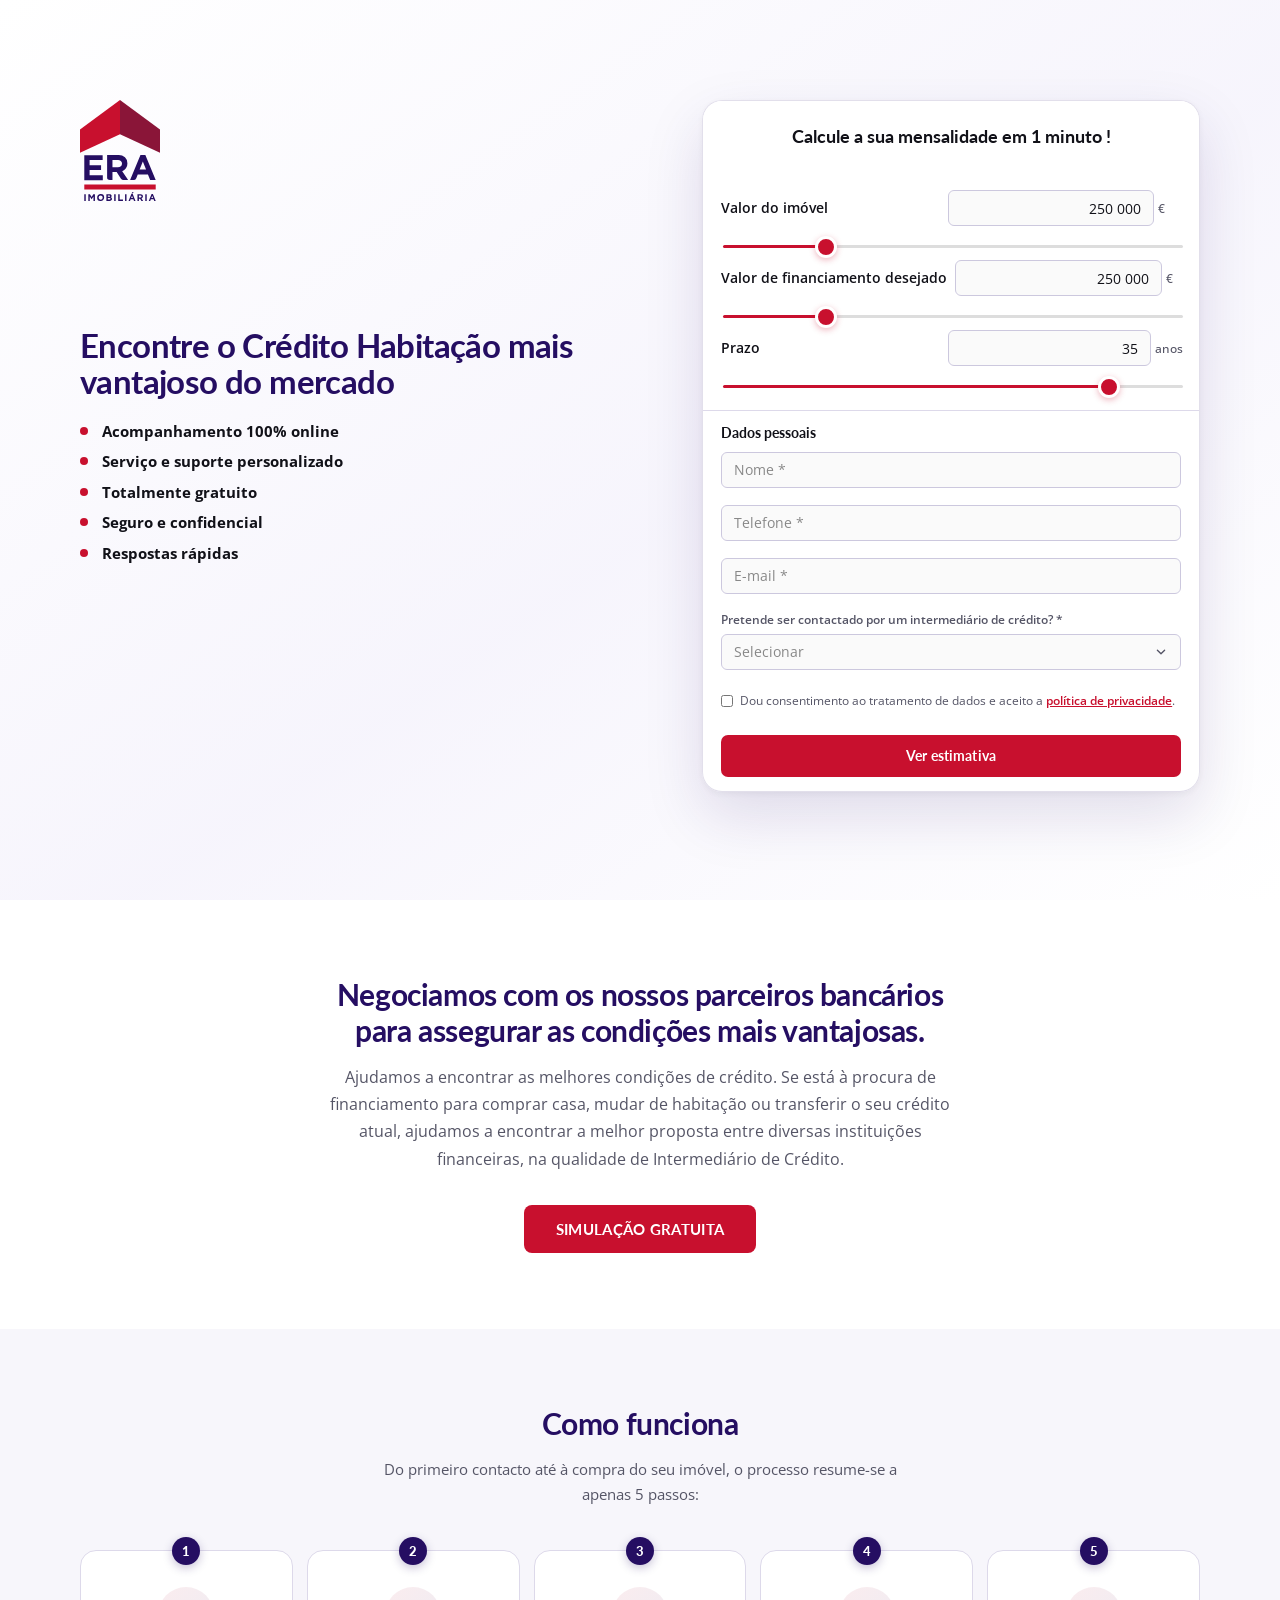
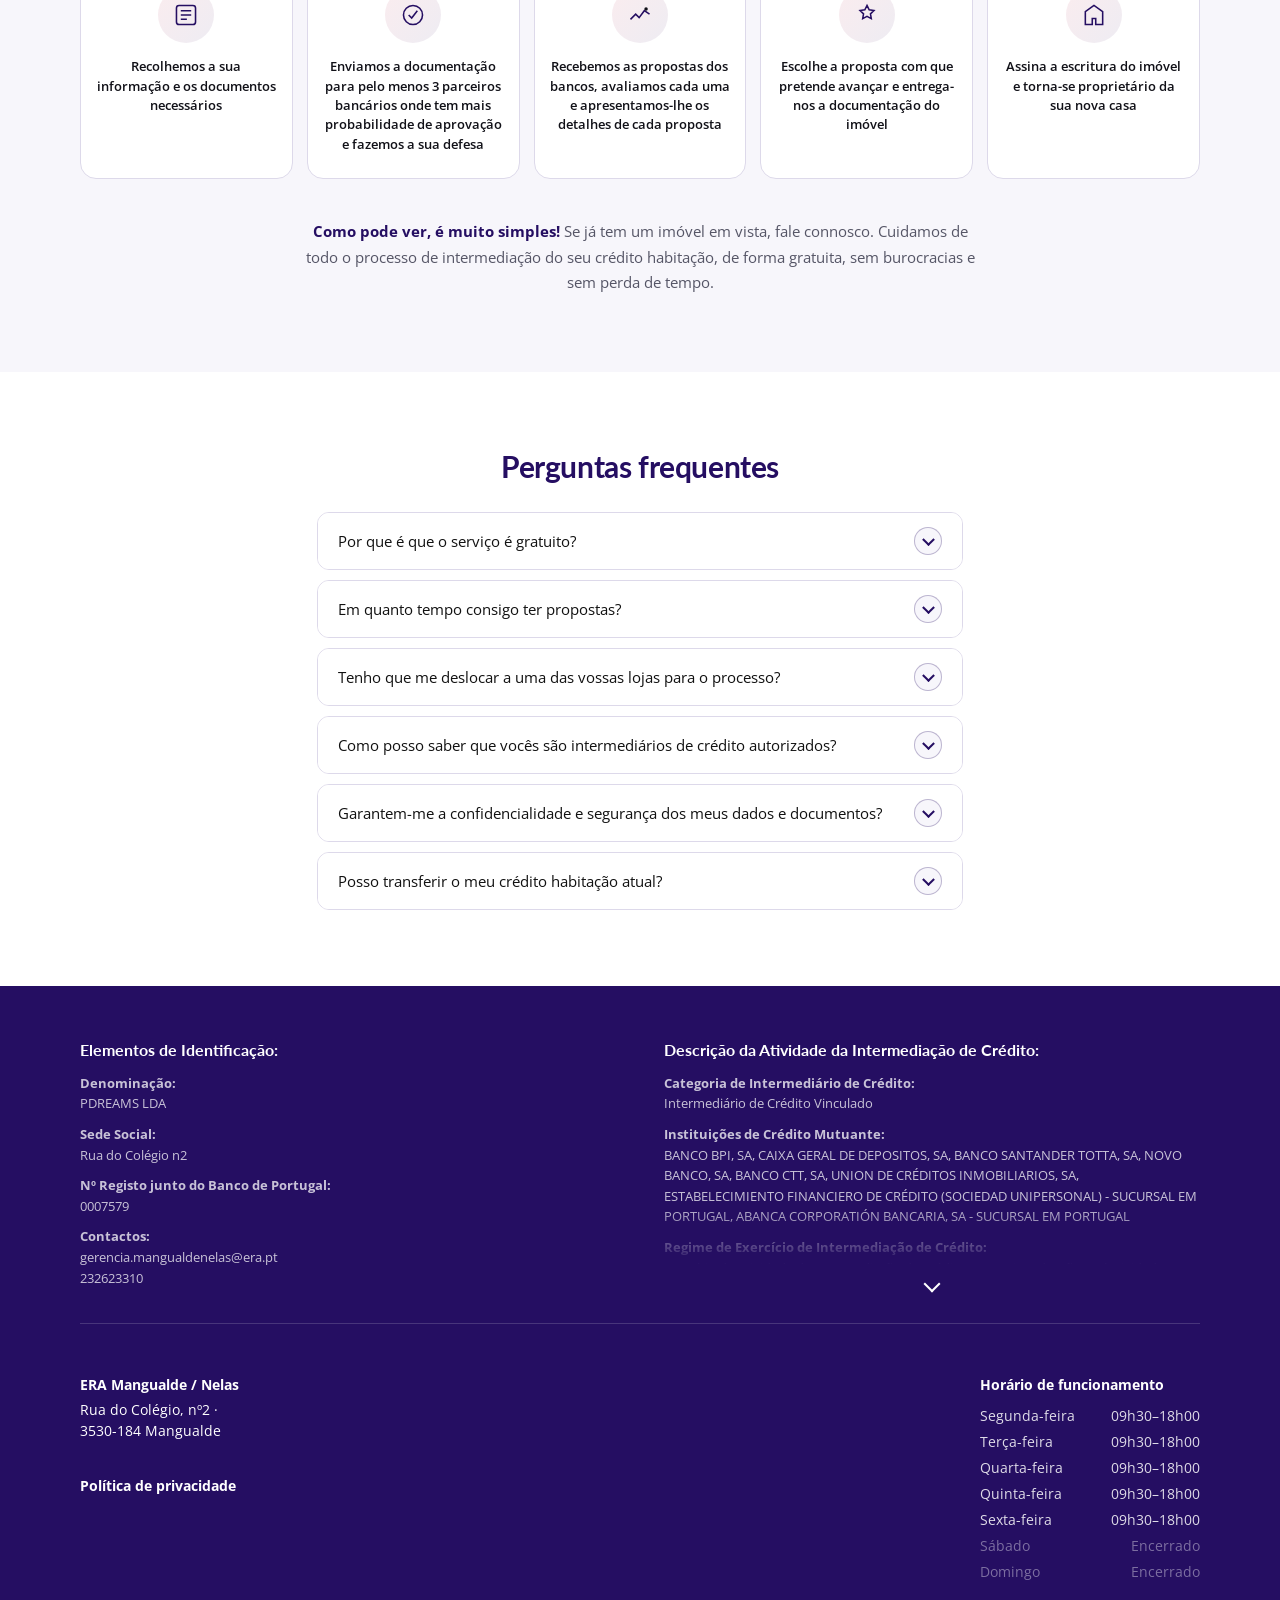
==== commit 4275b2cd: "Add credit intermediary contact preference to habitacao form" ====
--- a/habitacao/index.html
+++ b/habitacao/index.html
@@ -133,6 +133,15 @@
                 <small class="error-message"></small>
               </div>
 
+              <div class="form-group contact-preference">
+                <label for="pretende_contacto">Pretende ser contactado por um intermediário de crédito? *</label>
+                <select id="pretende_contacto" name="pretende_contacto" required aria-describedby="pretende_contacto-error">
+                  <option value="" disabled selected>Selecionar</option>
+                  <option value="Sim">Sim</option>
+                  <option value="Não">Não</option>
+                </select>
+                <small class="error-message" id="pretende_contacto-error" aria-live="polite"></small>
+              </div>
               <div class="checkbox-group">
                 <input type="checkbox" id="consentimento" name="consentimento" required />
                 <label for="consentimento">Dou consentimento ao tratamento de dados e aceito a <a href="https://credito.marketing.era.pt/pt/era-mangualdenelas?l=962F4212-9D55-4A50-9E92-208536AF7AD4" target="_blank" rel="noopener" class="consent-link">política de privacidade</a>.</label>
--- a/habitacao/style.css
+++ b/habitacao/style.css
@@ -943,4 +943,25 @@
   .step2-fieldset { margin-bottom: 14px; padding: 20px 14px 14px }
   .step2-fieldset legend { font-size: 10px; padding: 4px 10px }
   .form-group { margin-bottom: 5px }
-}+}
+/* Contact preference matches the personal details fields. */
+.contact-preference { gap: 6px; }
+.contact-preference label { display: block; font: 600 12px/1.45 "Open Sans", sans-serif; color: var(--muted); margin: 0; }
+.contact-preference select {
+  width: 100%; height: 36px; box-sizing: border-box;
+  border: 1px solid #ccc8de; border-radius: 6px;
+  background-color: #fafafa; color: var(--text);
+  padding: 0 36px 0 12px; font: 400 14px "Open Sans", sans-serif;
+  appearance: none; -webkit-appearance: none; outline: none;
+  background-image: url("data:image/svg+xml,%3Csvg xmlns='http://www.w3.org/2000/svg' width='20' height='20' viewBox='0 0 20 20' fill='none'%3E%3Cpath d='m6 8 4 4 4-4' stroke='%23555566' stroke-width='1.5' stroke-linecap='round' stroke-linejoin='round'/%3E%3C/svg%3E");
+  background-repeat: no-repeat; background-position: right 10px center; background-size: 18px;
+  cursor: pointer; transition: border-color .15s, box-shadow .15s, background-color .15s;
+}
+.contact-preference select:invalid { color: #888; }
+.contact-preference select option { color: var(--text); }
+.contact-preference select:focus { border-color: var(--primary); box-shadow: 0 0 0 2px rgba(37,14,98,.10); background-color: #fff; }
+.contact-preference.error select { border-color: #b42318; }
+.wizard-step--spacious .contact-preference select { height: 46px; font-size: 14.5px; }
+@media (max-width: 720px) {
+  .contact-preference select, .wizard-step--spacious .contact-preference select { height: 44px; font-size: 16px; }
+}
